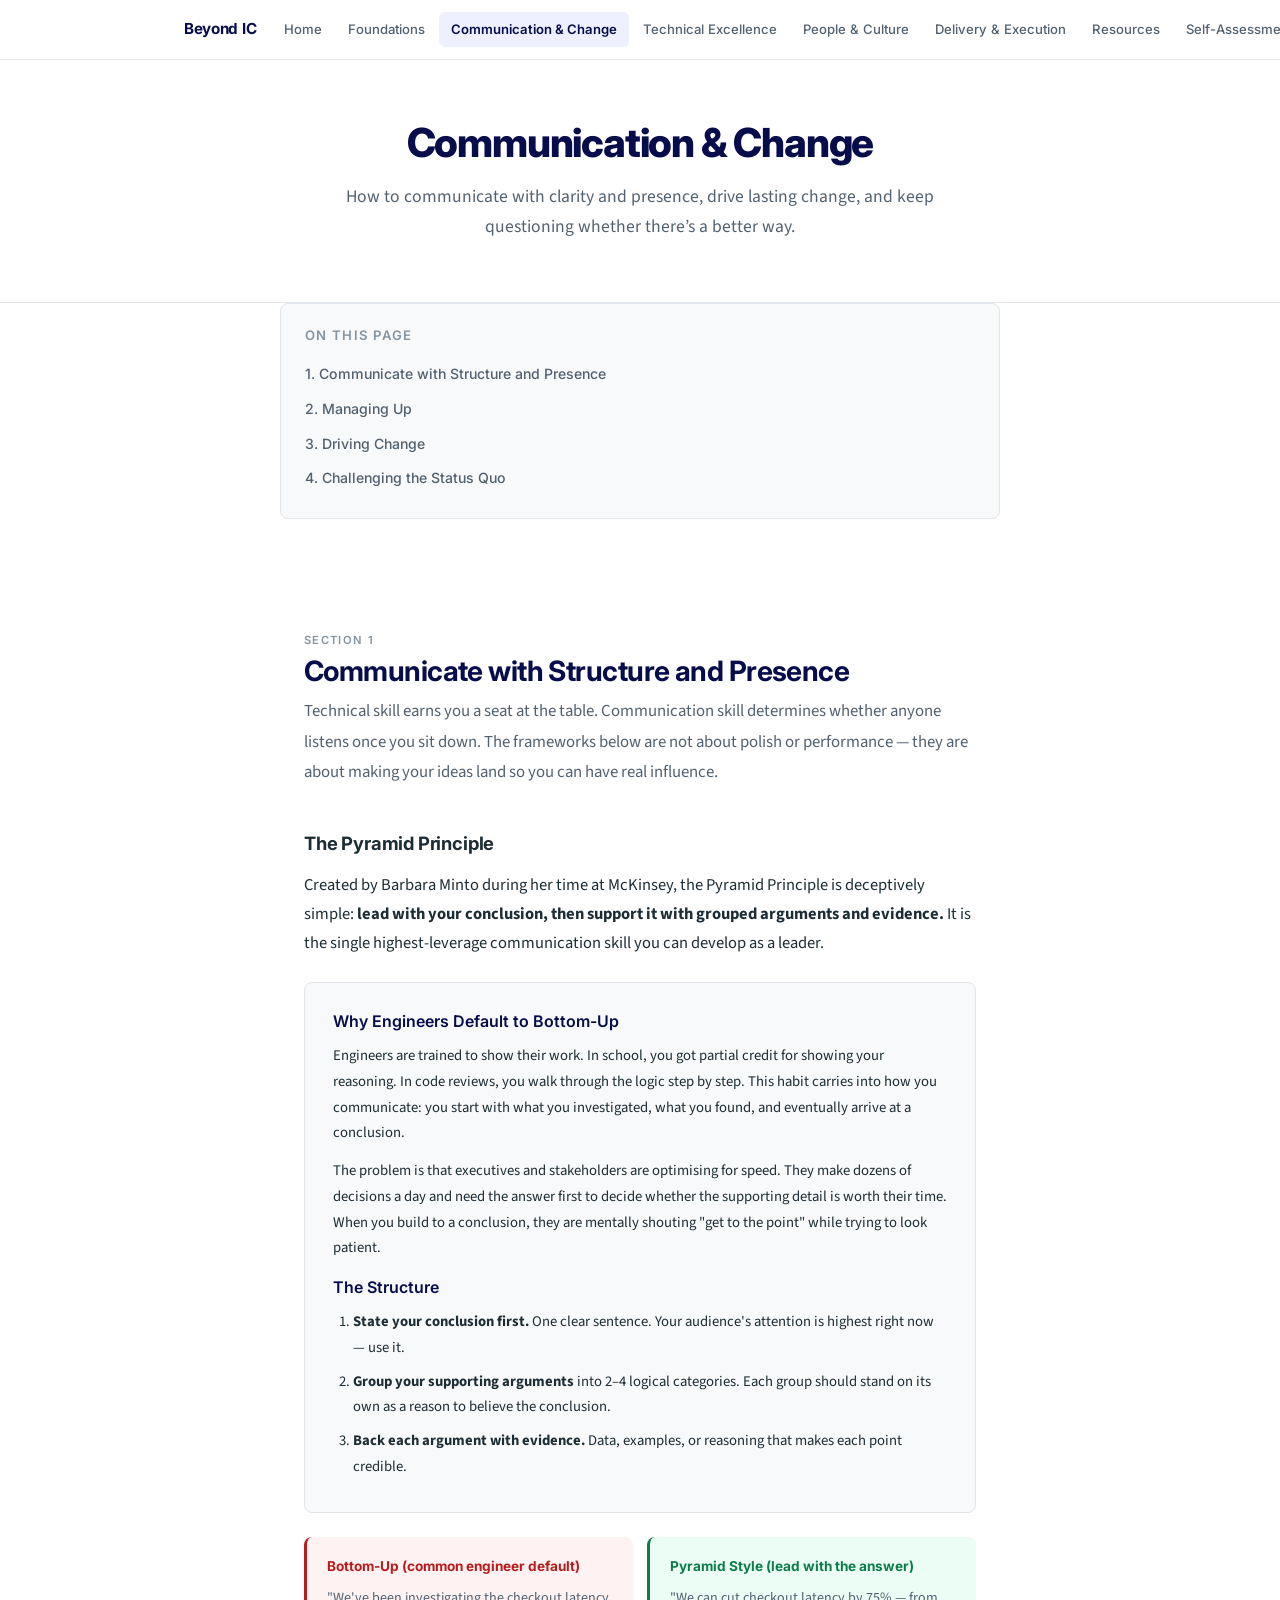
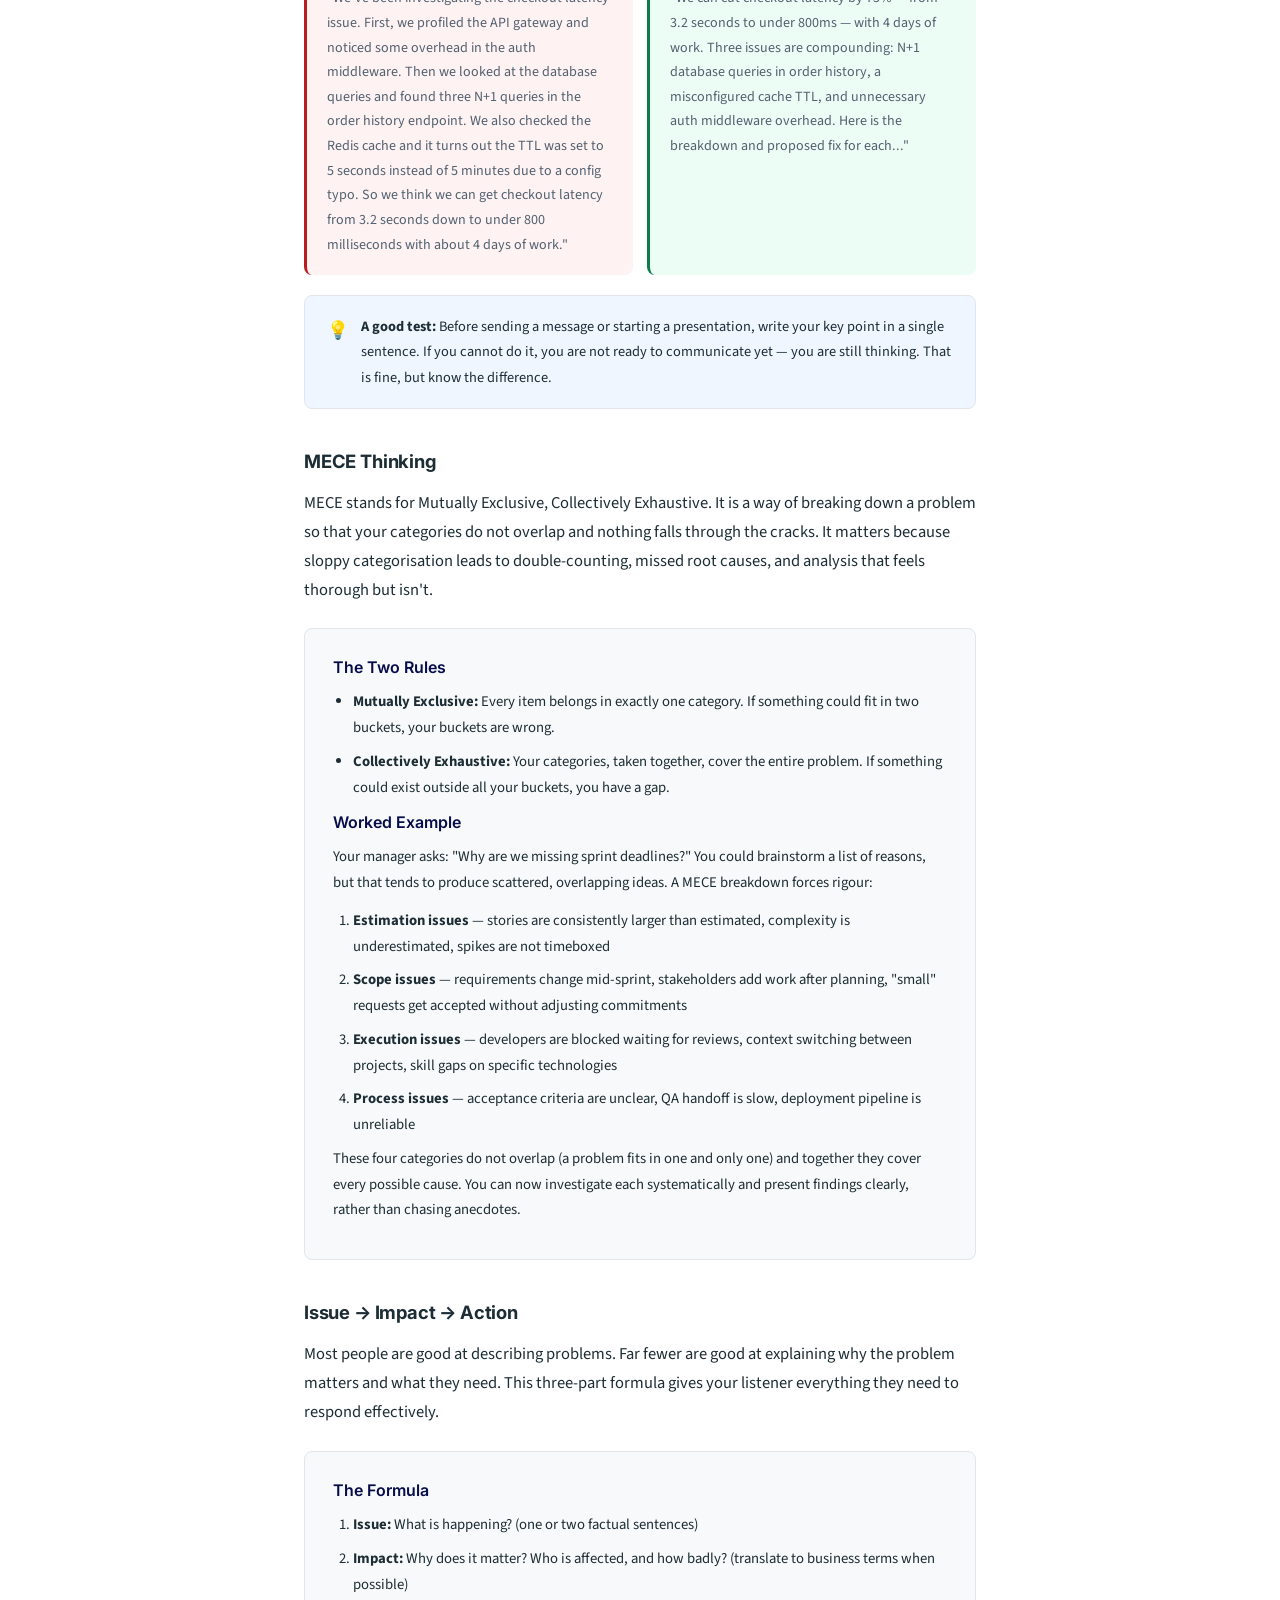
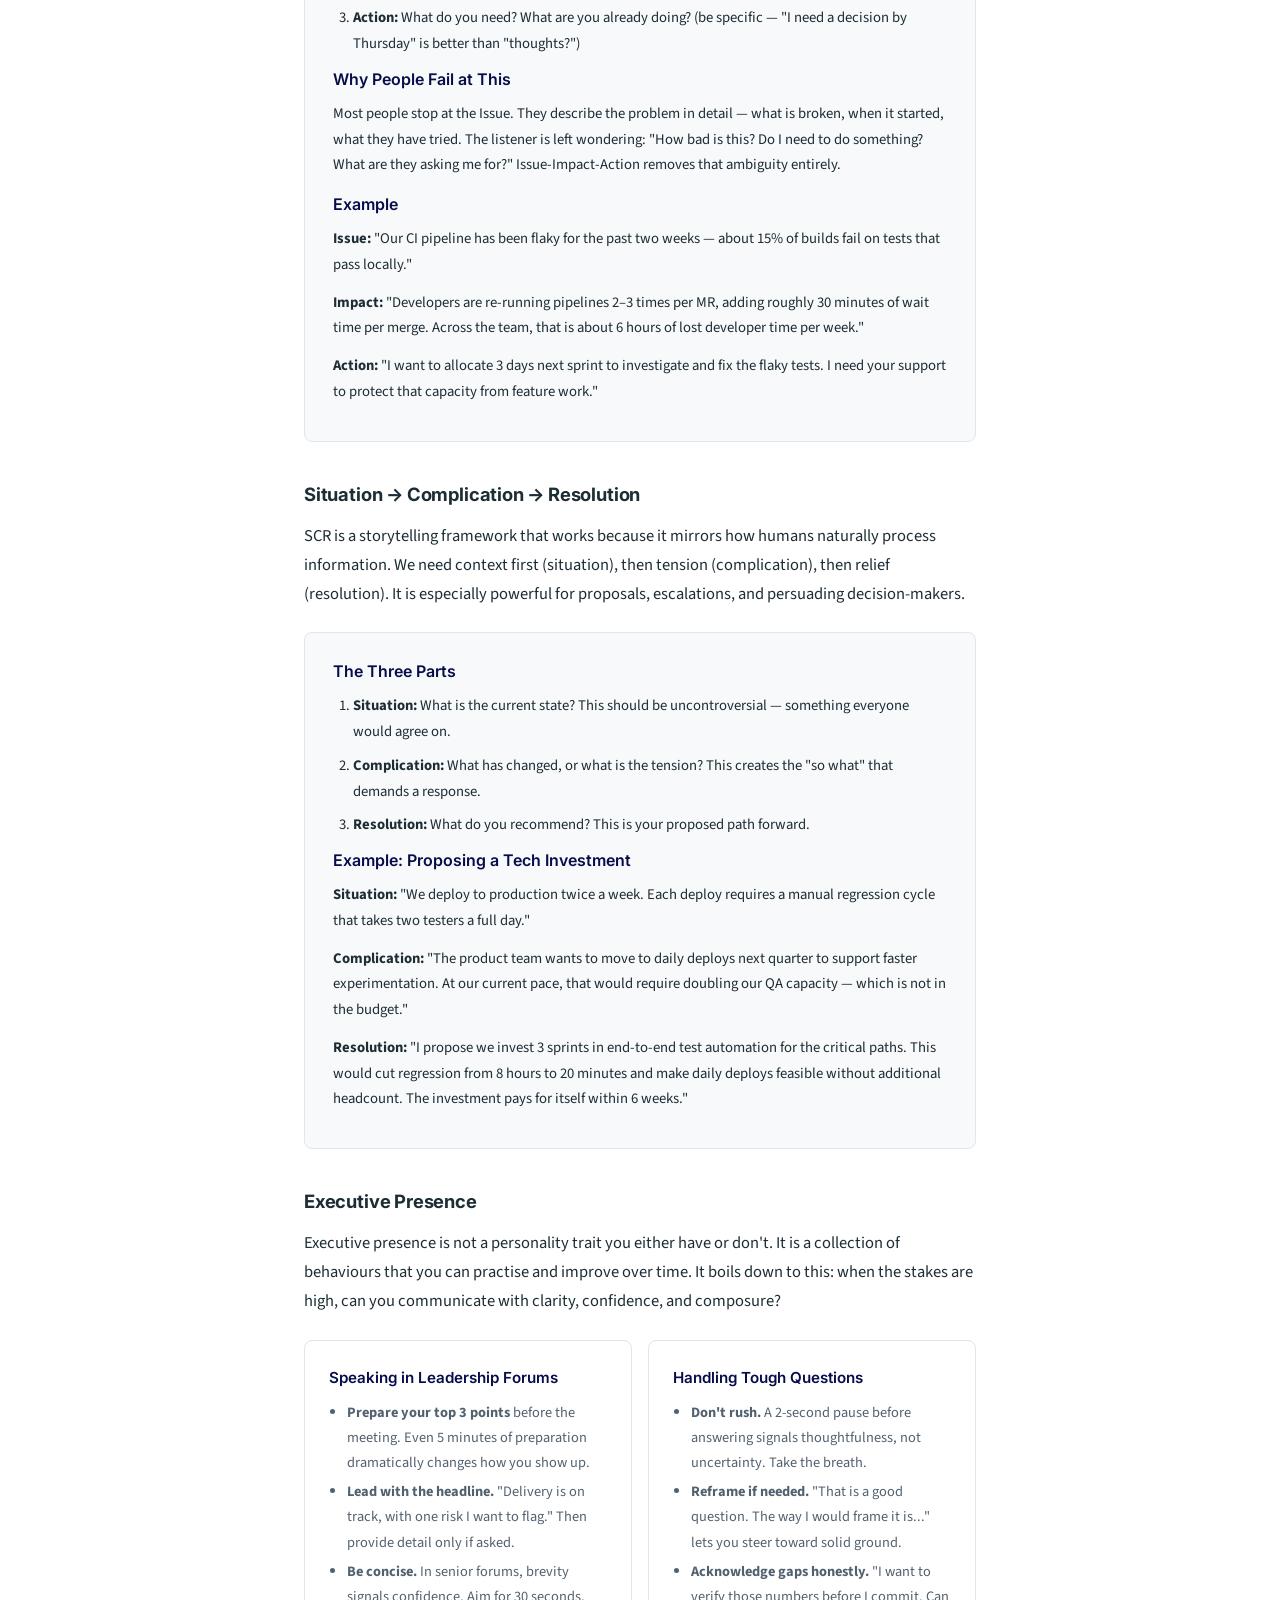
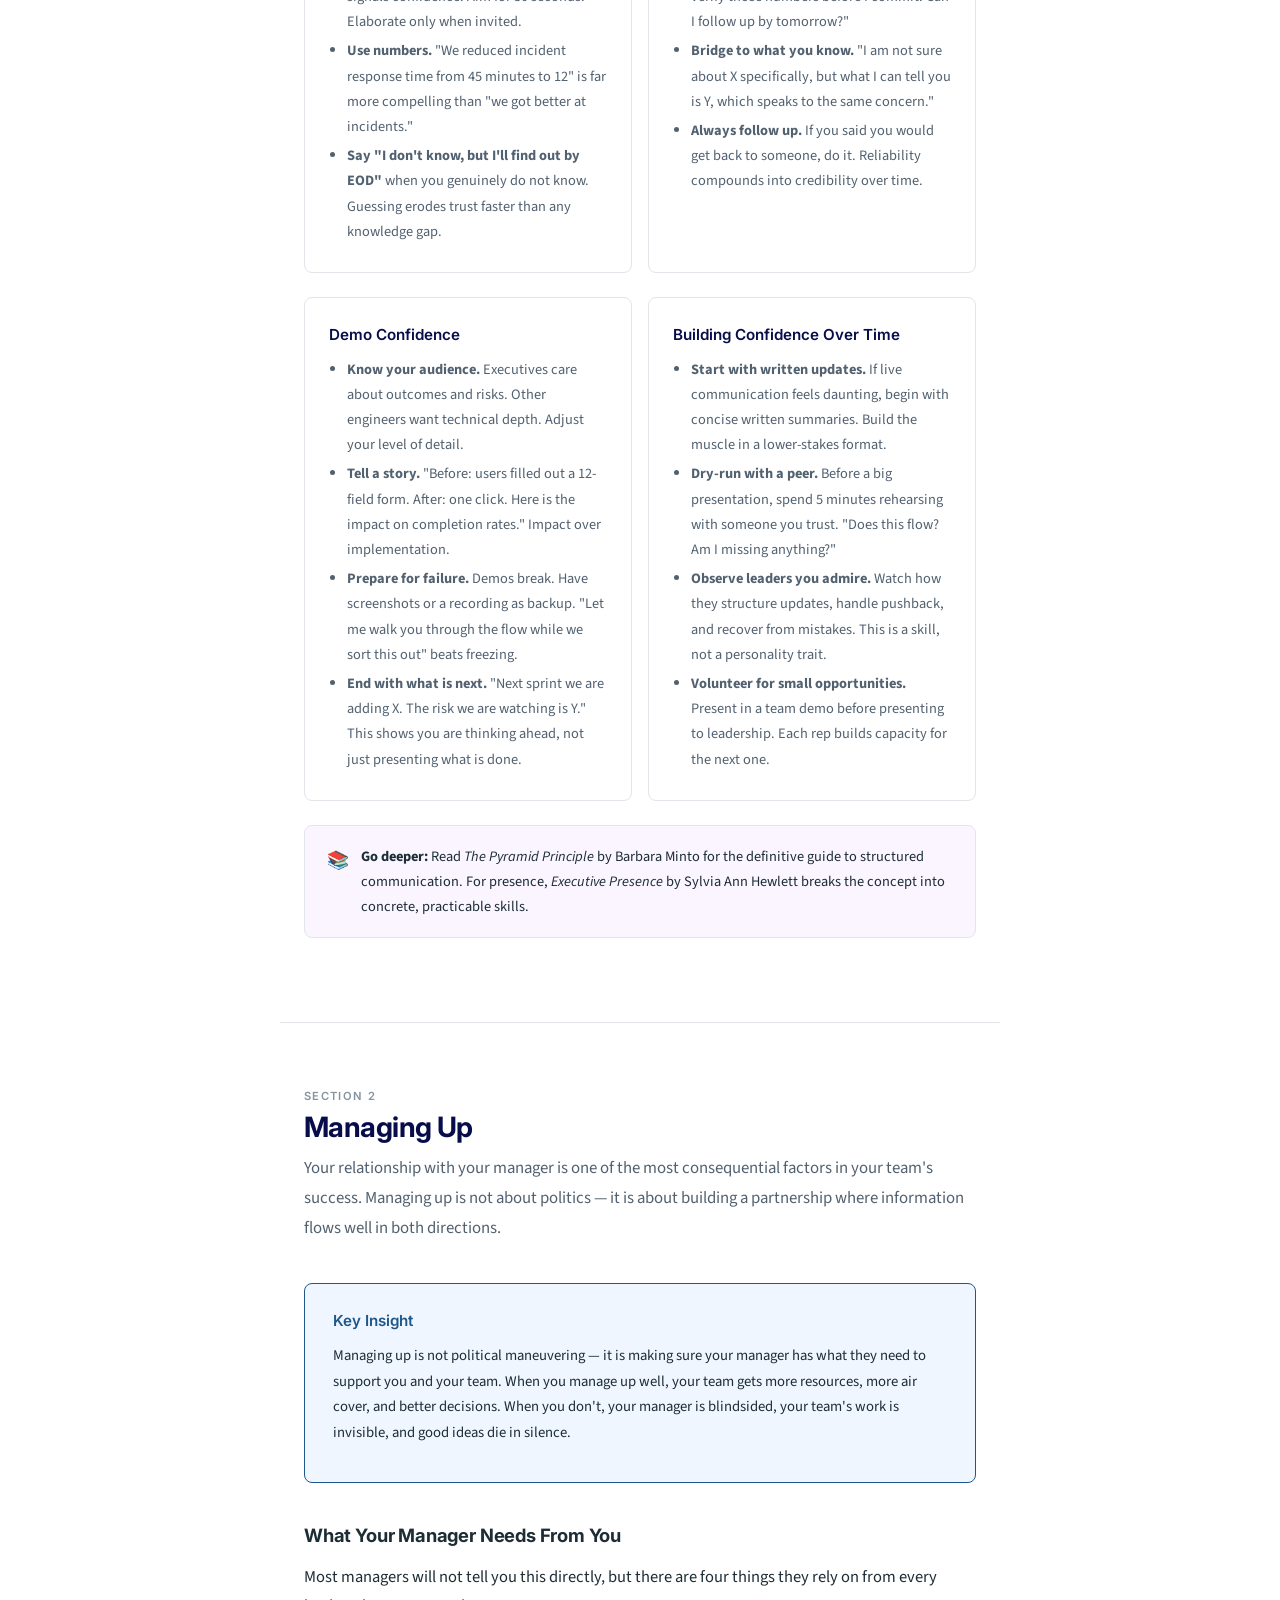
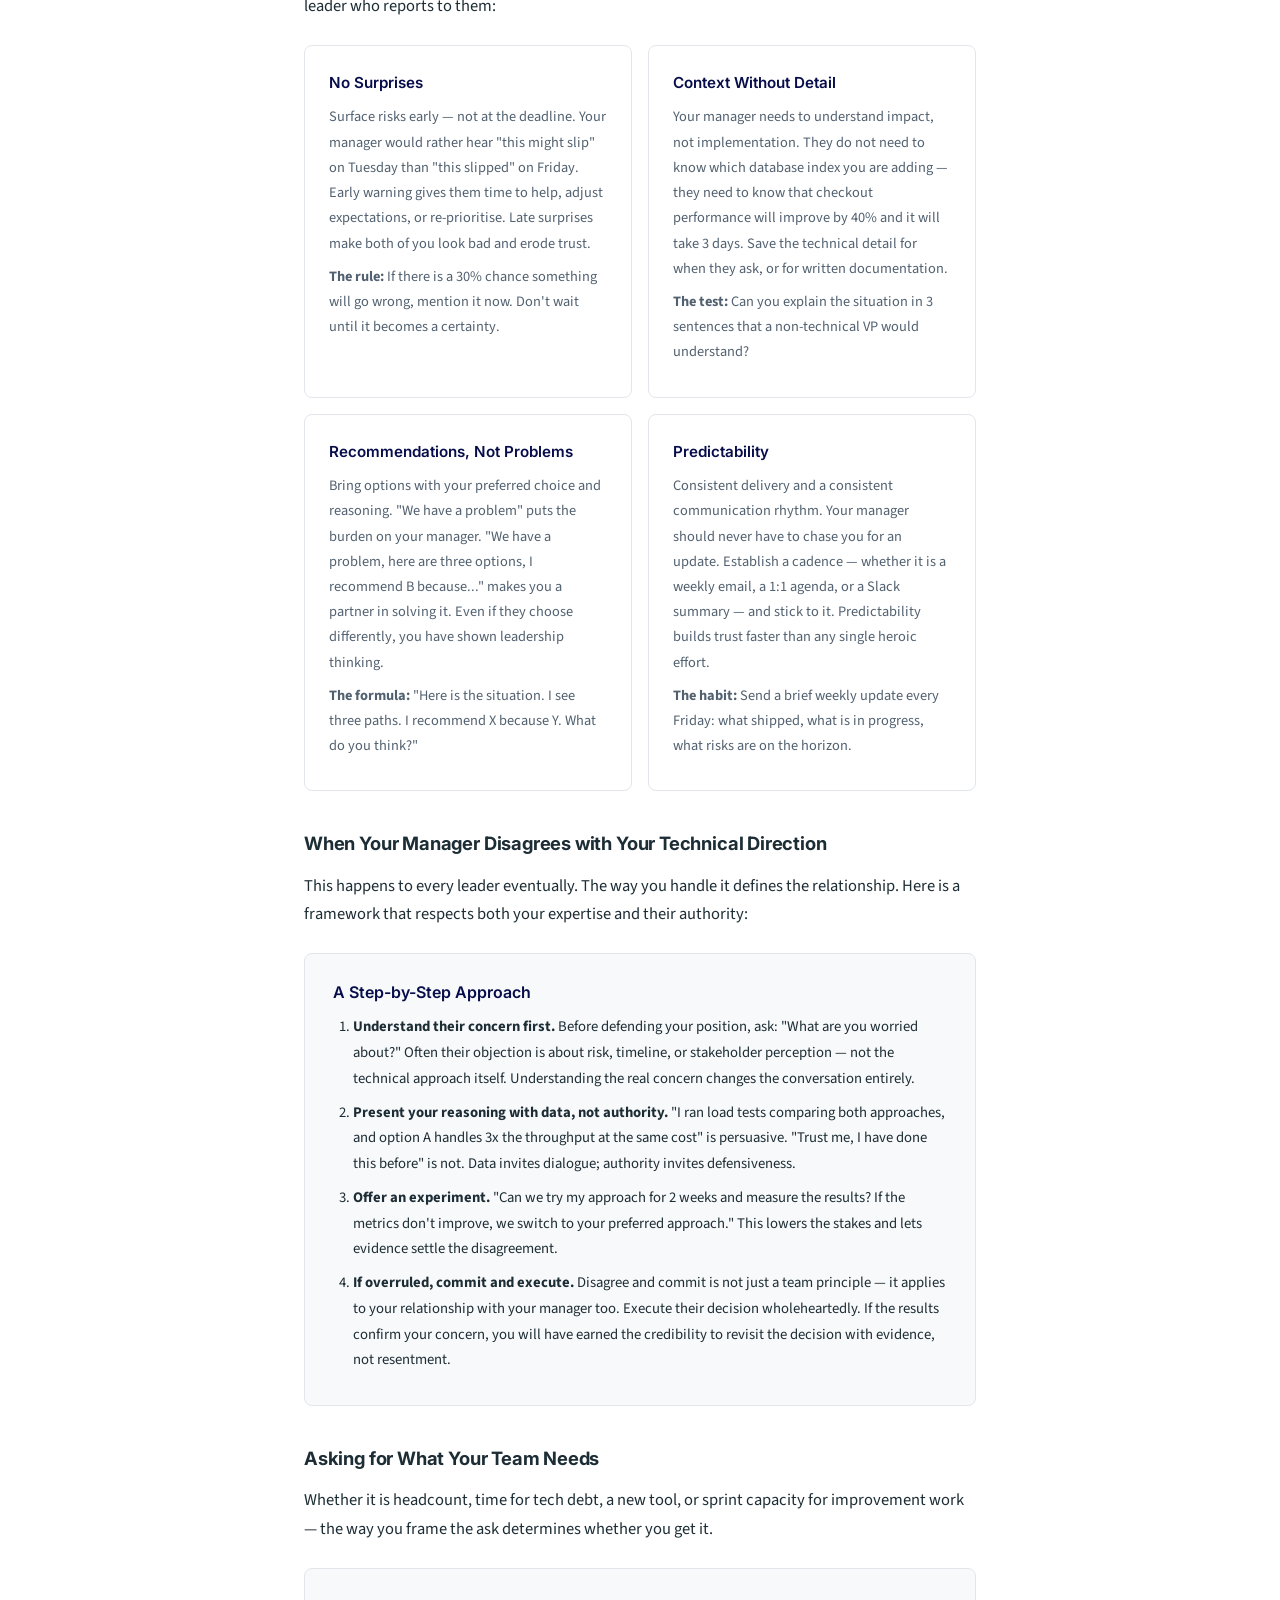
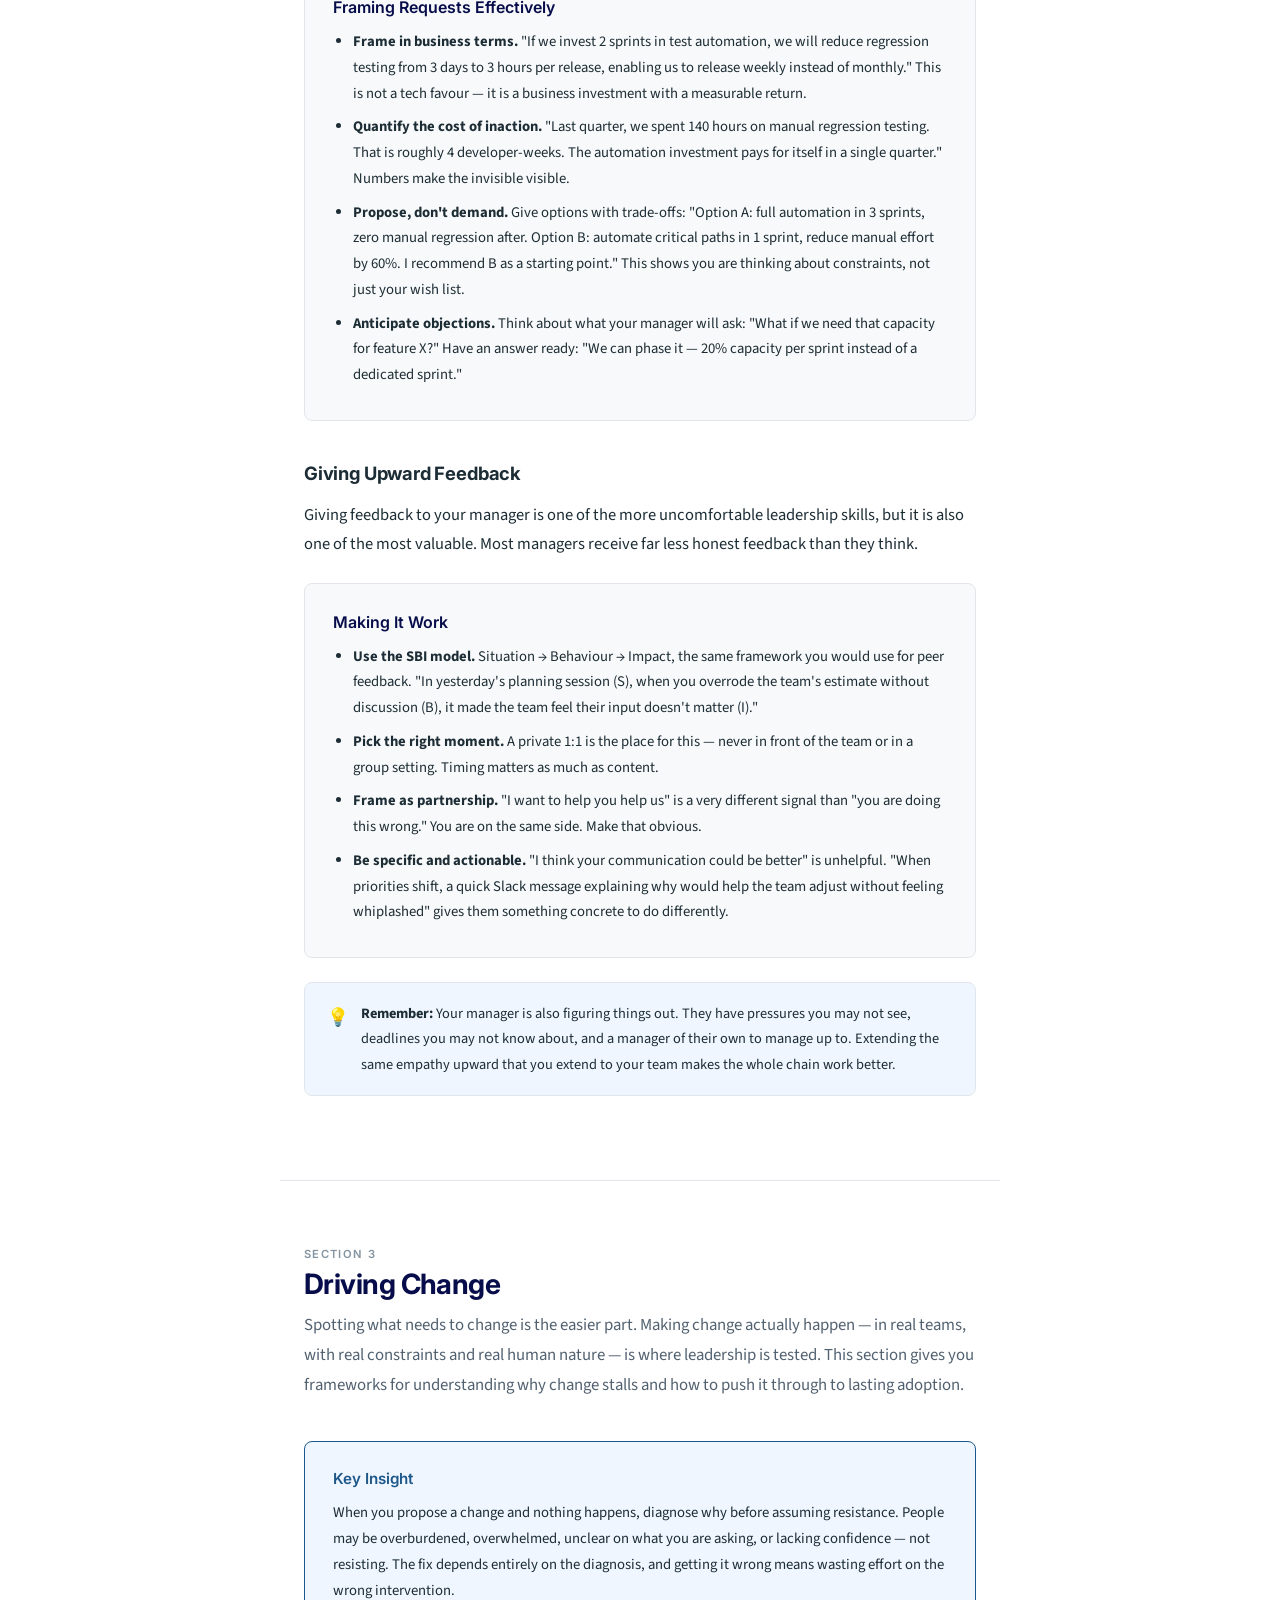
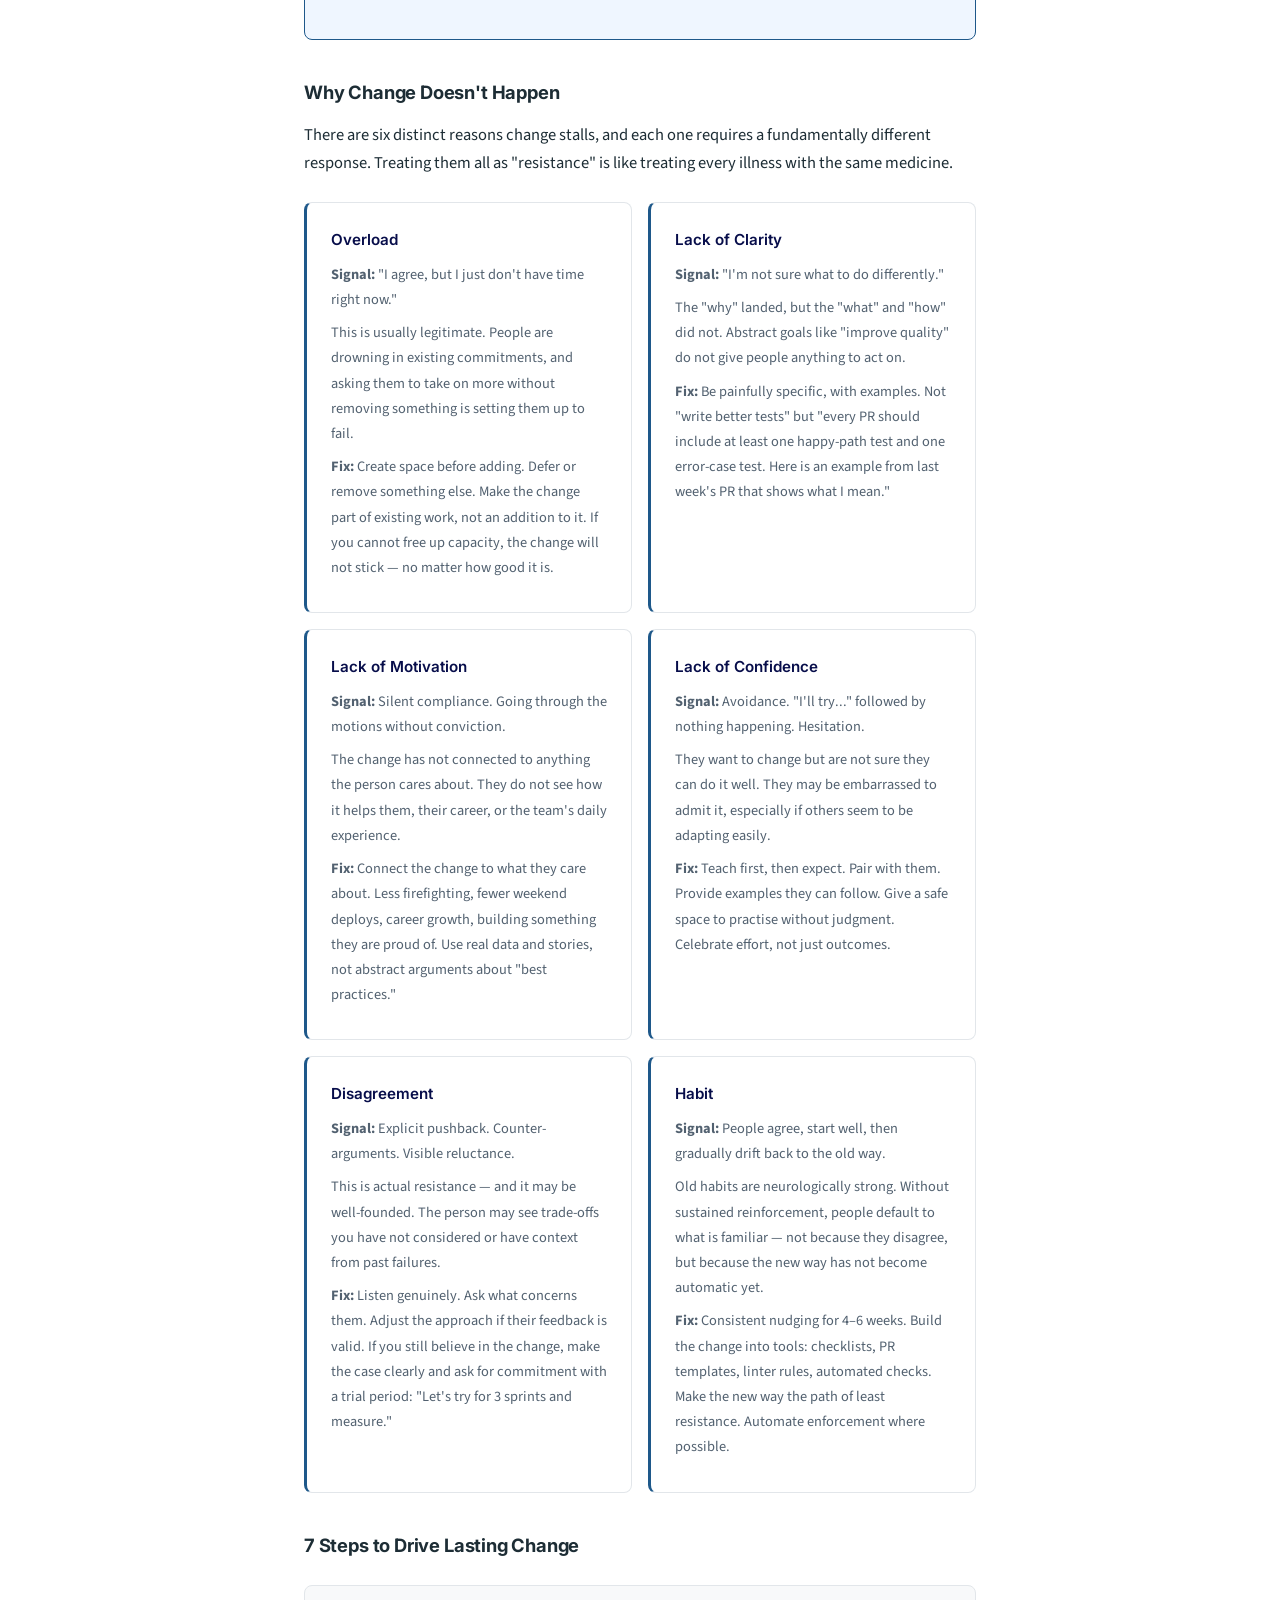
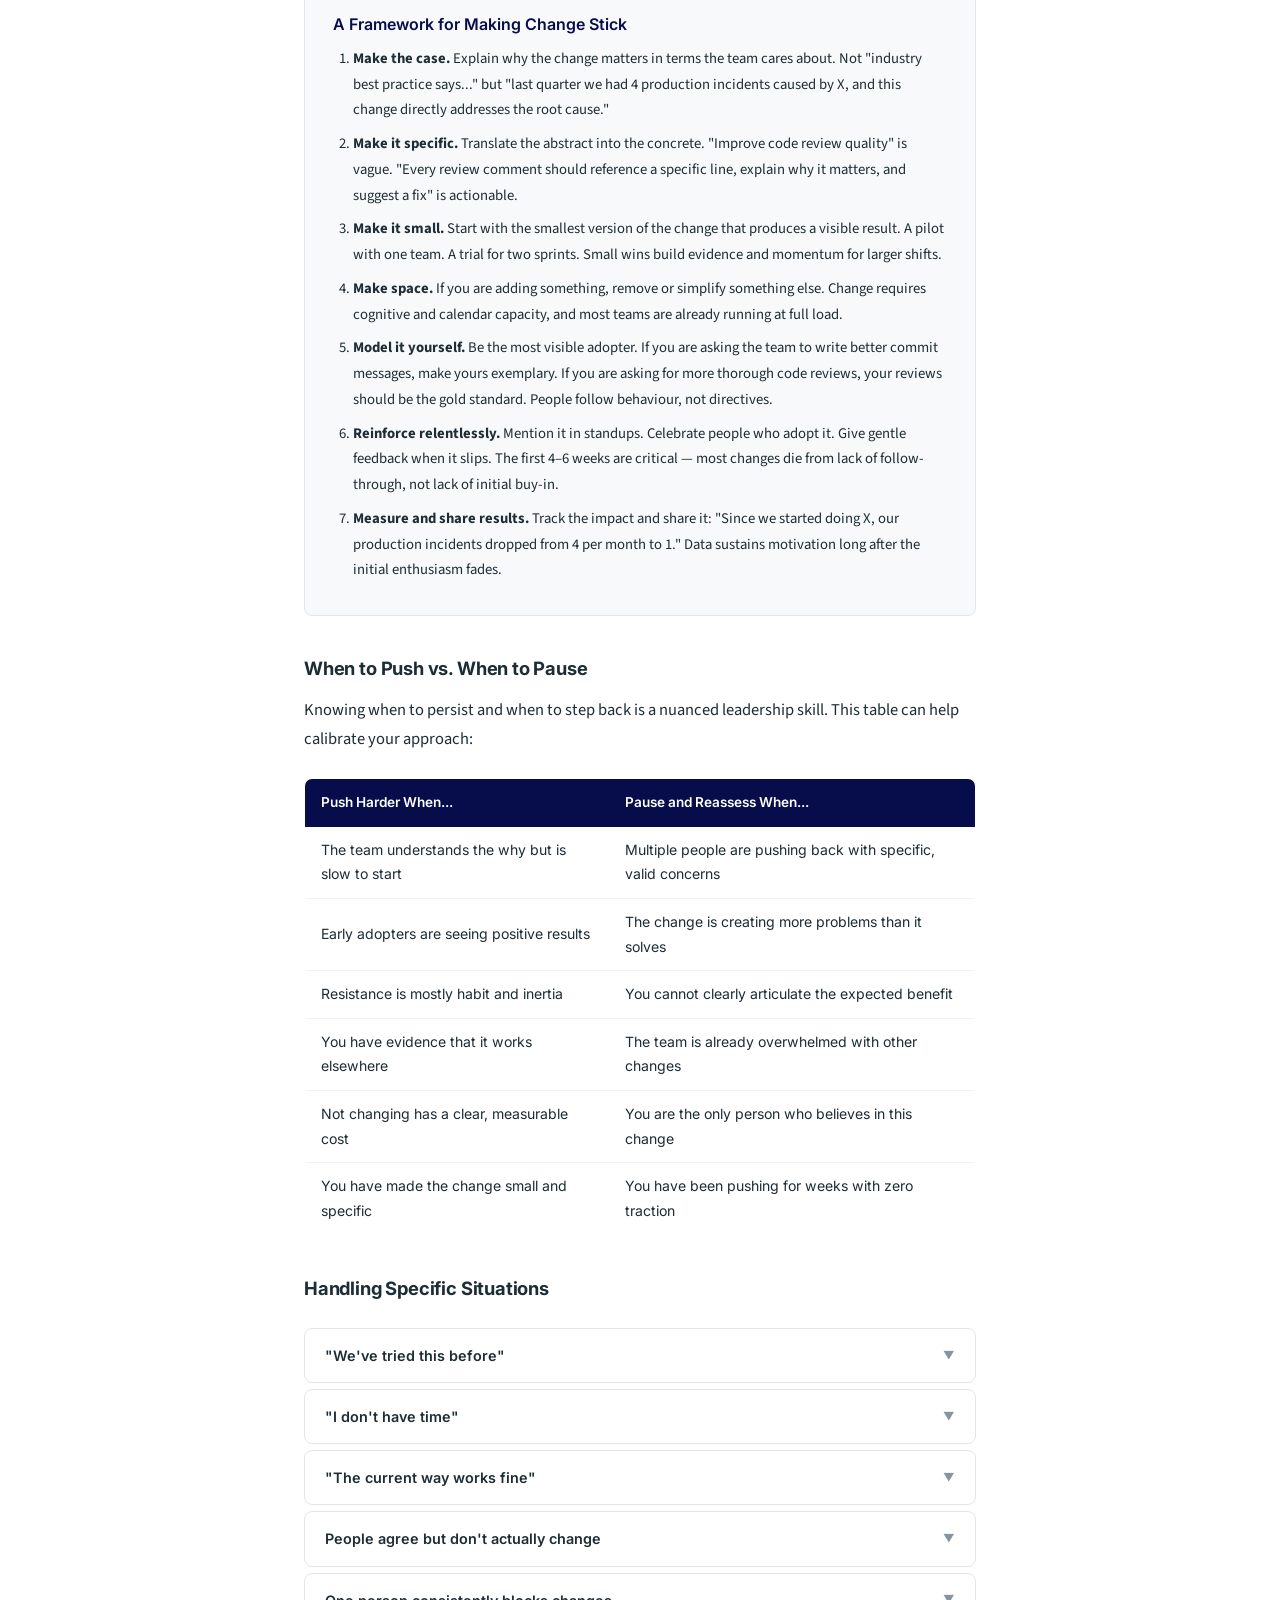
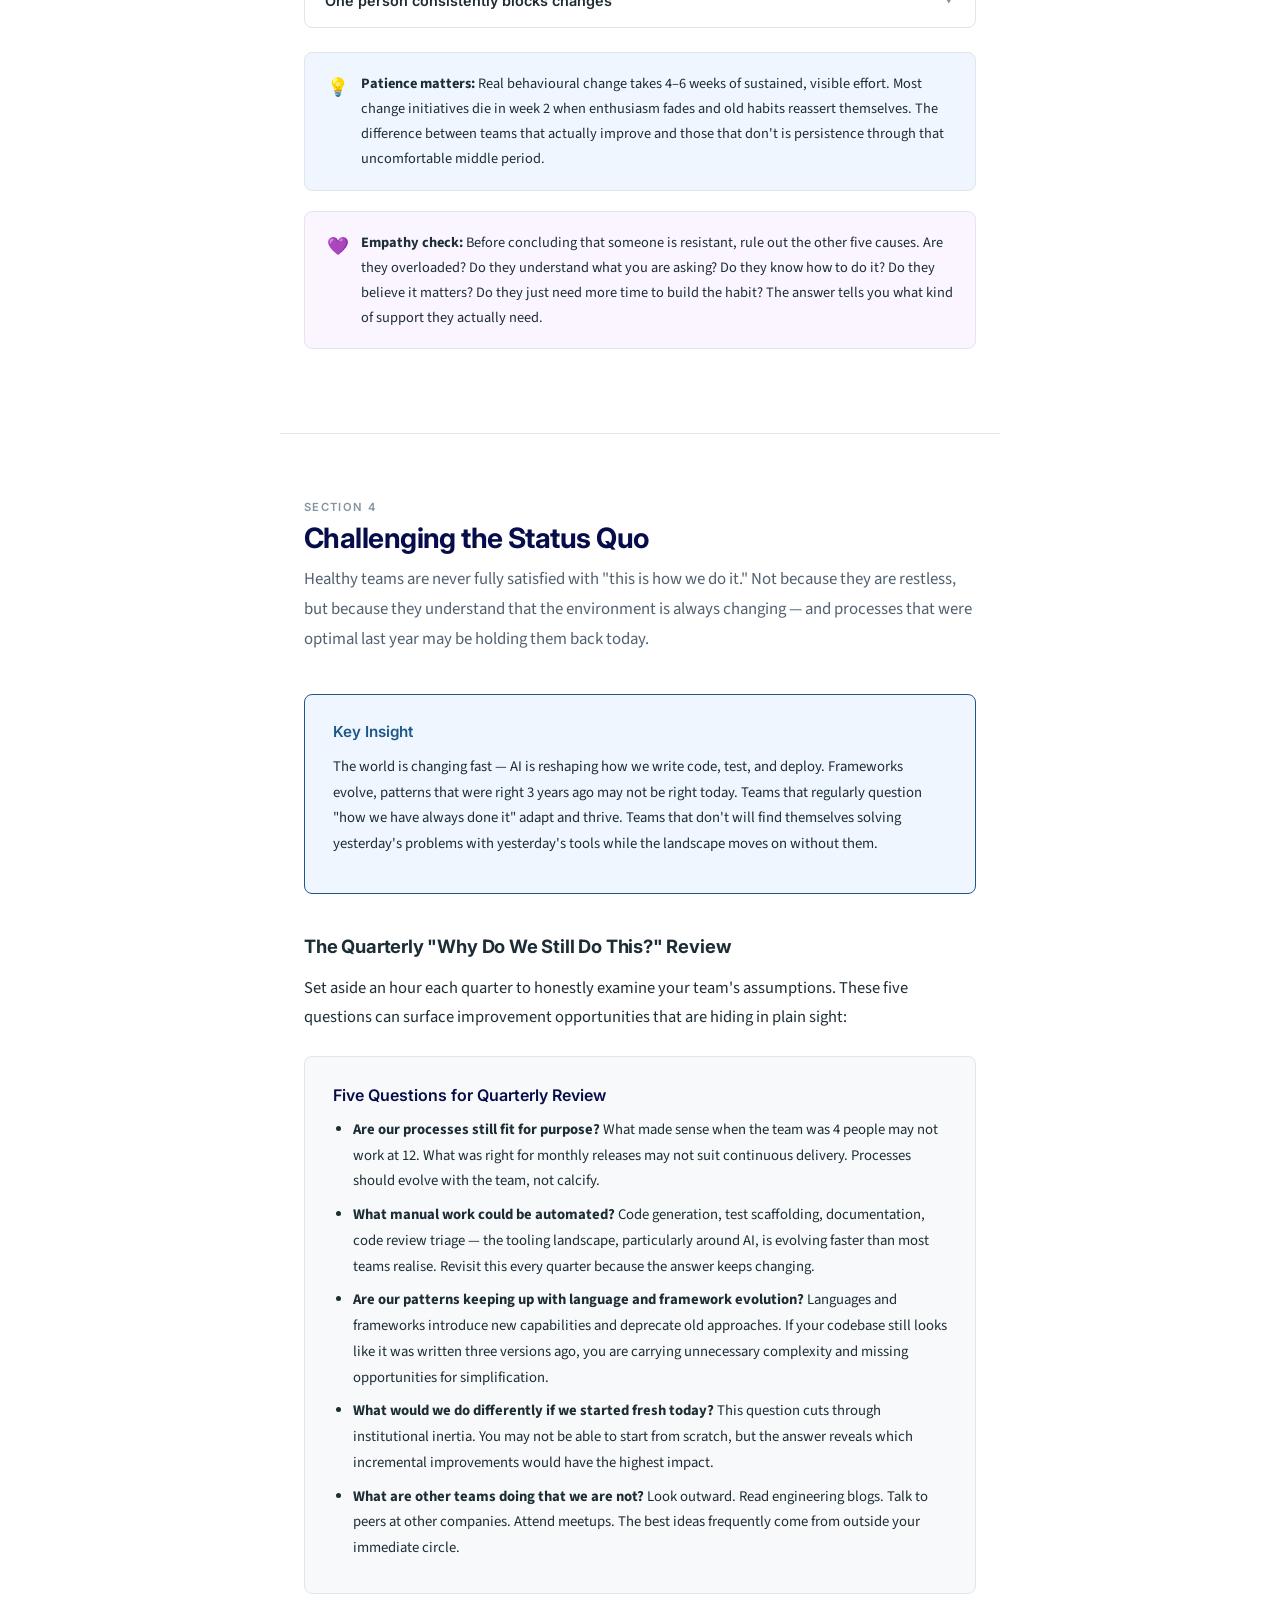
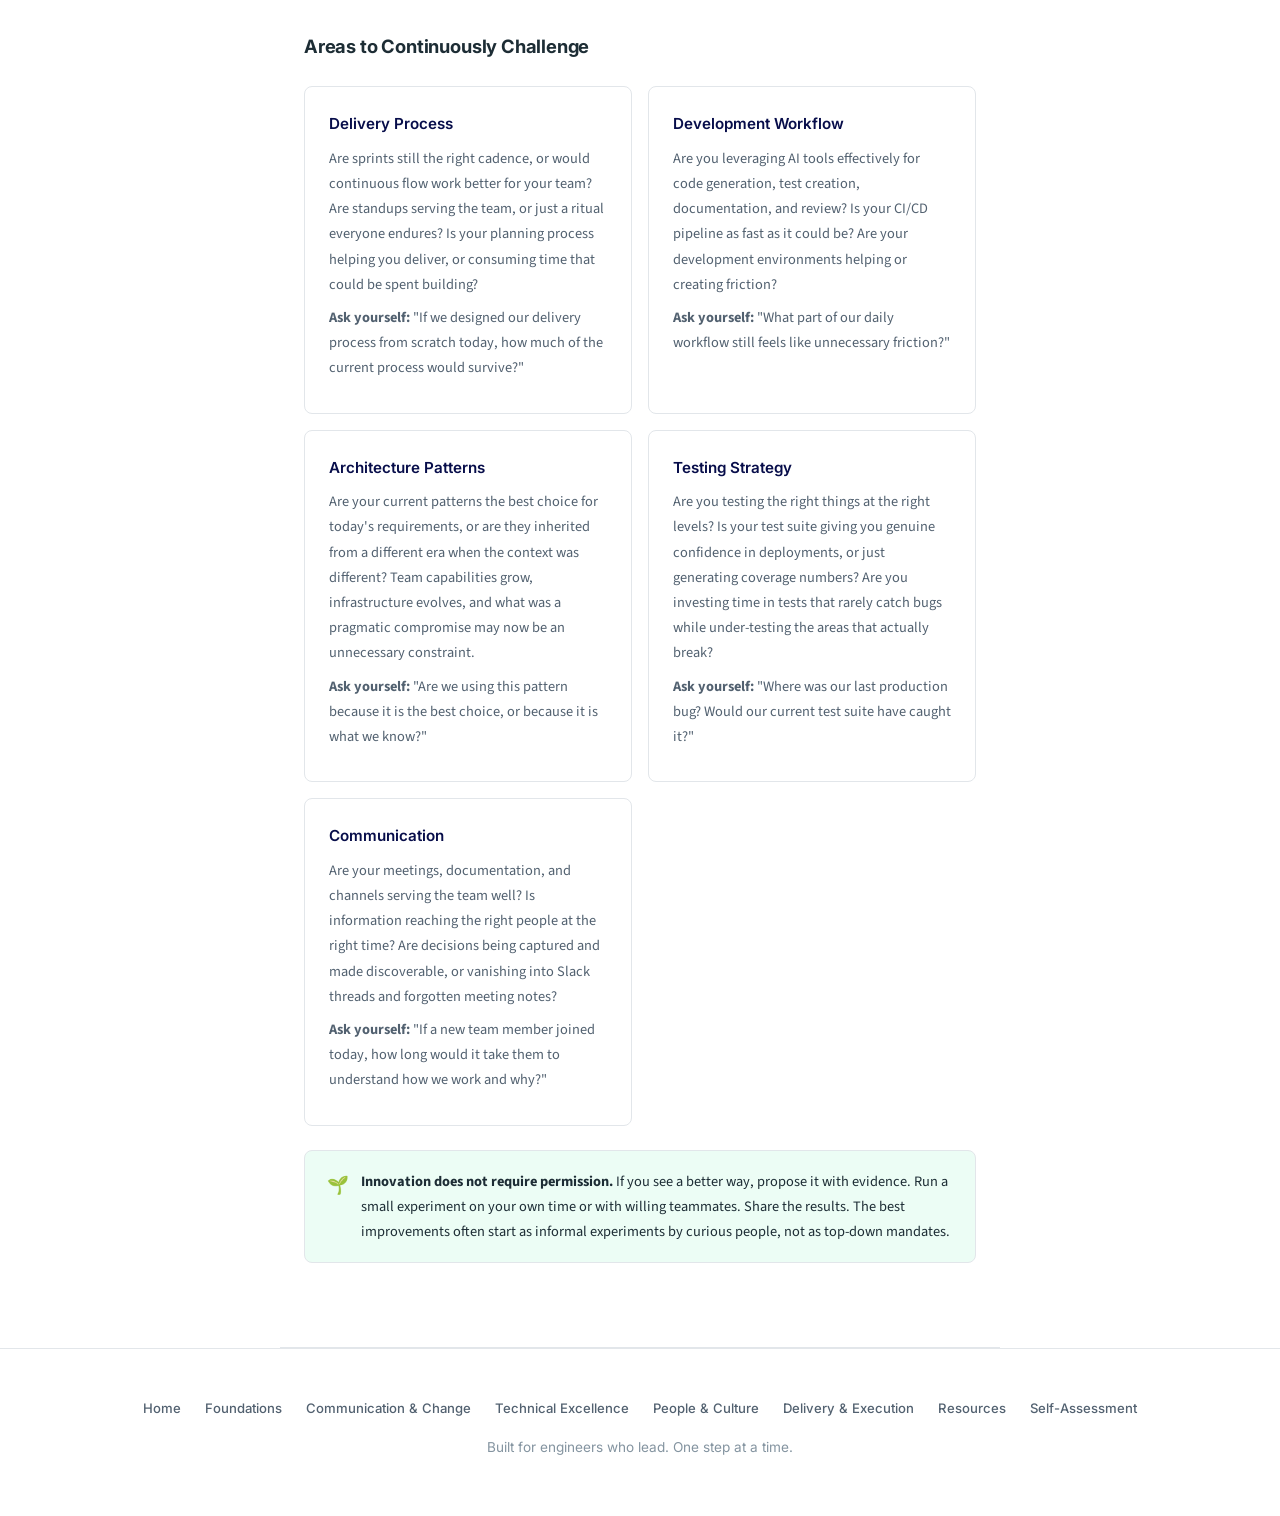
==== communication-change.html @ b8574f67 "Major restructure: split Foundations, add new sections, fix review feedback Structure changes: - Spl" ====
<!DOCTYPE html>
<html lang="en" data-theme="light">
<head>
  <meta charset="UTF-8">
  <meta name="viewport" content="width=device-width, initial-scale=1.0">
  <title>Communication &amp; Change &mdash; Beyond IC</title>
  <link rel="preconnect" href="https://fonts.googleapis.com">
  <link rel="preconnect" href="https://fonts.gstatic.com" crossorigin>
  <link href="https://fonts.googleapis.com/css2?family=Inter:wght@400;500;600;700;800&family=Source+Sans+3:wght@400;500;600;700&display=swap" rel="stylesheet">
  <link rel="stylesheet" href="css/styles.css">
</head>
<body data-current-page="communication-change.html">

  <!-- ─── NAV ─── -->
  <nav id="navbar">
    <div class="nav-inner">
      <a href="index.html" class="nav-brand">Beyond IC</a>
      <div class="nav-links" id="navLinks">
        <a href="index.html">Home</a>
        <a href="foundations.html">Foundations</a>
        <a href="communication-change.html">Communication &amp; Change</a>
        <a href="technical-excellence.html">Technical Excellence</a>
        <a href="people-culture.html">People &amp; Culture</a>
        <a href="delivery-execution.html">Delivery &amp; Execution</a>
        <a href="resources.html">Resources</a>
        <a href="self-assessment.html">Self-Assessment</a>
      </div>
      <div class="nav-right">
        <button class="theme-toggle" id="themeBtn" onclick="toggleTheme()" aria-label="Toggle dark mode">&#127769;</button>
        <button class="hamburger" onclick="toggleMenu()" aria-label="Open menu">&#9776;</button>
      </div>
    </div>
  </nav>

  <!-- ─── PAGE HEADER ─── -->
  <div class="page-header">
    <h1>Communication &amp; Change</h1>
    <p class="subtitle">How to communicate with clarity and presence, drive lasting change, and keep questioning whether there&rsquo;s a better way.</p>
  </div>

  <!-- ─── IN-PAGE TABLE OF CONTENTS ─── -->
  <div class="page-toc">
    <h4>On This Page</h4>
    <ul>
      <li><a href="#communication">1. Communicate with Structure and Presence</a></li>
      <li><a href="#managing-up">2. Managing Up</a></li>
      <li><a href="#driving-change">3. Driving Change</a></li>
      <li><a href="#status-quo">4. Challenging the Status Quo</a></li>
    </ul>
  </div>

  <!-- ═══════════════════════════════════════════════════════════
       SECTION 1: COMMUNICATE WITH STRUCTURE AND PRESENCE
       ═══════════════════════════════════════════════════════════ -->
  <section class="fade-in" id="communication">
    <span class="section-num">Section 1</span>
    <h2>Communicate with Structure and Presence</h2>
    <p class="section-intro">Technical skill earns you a seat at the table. Communication skill determines whether anyone listens once you sit down. The frameworks below are not about polish or performance &mdash; they are about making your ideas land so you can have real influence.</p>

    <h3>The Pyramid Principle</h3>
    <p>Created by Barbara Minto during her time at McKinsey, the Pyramid Principle is deceptively simple: <strong>lead with your conclusion, then support it with grouped arguments and evidence.</strong> It is the single highest-leverage communication skill you can develop as a leader.</p>

    <div class="framework">
      <h4>Why Engineers Default to Bottom-Up</h4>
      <p>Engineers are trained to show their work. In school, you got partial credit for showing your reasoning. In code reviews, you walk through the logic step by step. This habit carries into how you communicate: you start with what you investigated, what you found, and eventually arrive at a conclusion.</p>
      <p>The problem is that executives and stakeholders are optimising for speed. They make dozens of decisions a day and need the answer first to decide whether the supporting detail is worth their time. When you build to a conclusion, they are mentally shouting "get to the point" while trying to look patient.</p>
      <h4>The Structure</h4>
      <ol>
        <li><strong>State your conclusion first.</strong> One clear sentence. Your audience's attention is highest right now &mdash; use it.</li>
        <li><strong>Group your supporting arguments</strong> into 2&ndash;4 logical categories. Each group should stand on its own as a reason to believe the conclusion.</li>
        <li><strong>Back each argument with evidence.</strong> Data, examples, or reasoning that makes each point credible.</li>
      </ol>
    </div>

    <div class="pattern-grid">
      <div class="pitfall">
        <h5>Bottom-Up (common engineer default)</h5>
        <p>"We've been investigating the checkout latency issue. First, we profiled the API gateway and noticed some overhead in the auth middleware. Then we looked at the database queries and found three N+1 queries in the order history endpoint. We also checked the Redis cache and it turns out the TTL was set to 5 seconds instead of 5 minutes due to a config typo. So we think we can get checkout latency from 3.2 seconds down to under 800 milliseconds with about 4 days of work."</p>
      </div>
      <div class="better">
        <h5>Pyramid Style (lead with the answer)</h5>
        <p>"We can cut checkout latency by 75% &mdash; from 3.2 seconds to under 800ms &mdash; with 4 days of work. Three issues are compounding: N+1 database queries in order history, a misconfigured cache TTL, and unnecessary auth middleware overhead. Here is the breakdown and proposed fix for each..."</p>
      </div>
    </div>

    <div class="tip info-tip">
      <span class="tip-icon">&#128161;</span>
      <p><strong>A good test:</strong> Before sending a message or starting a presentation, write your key point in a single sentence. If you cannot do it, you are not ready to communicate yet &mdash; you are still thinking. That is fine, but know the difference.</p>
    </div>

    <h3>MECE Thinking</h3>
    <p>MECE stands for Mutually Exclusive, Collectively Exhaustive. It is a way of breaking down a problem so that your categories do not overlap and nothing falls through the cracks. It matters because sloppy categorisation leads to double-counting, missed root causes, and analysis that feels thorough but isn't.</p>

    <div class="framework">
      <h4>The Two Rules</h4>
      <ul>
        <li><strong>Mutually Exclusive:</strong> Every item belongs in exactly one category. If something could fit in two buckets, your buckets are wrong.</li>
        <li><strong>Collectively Exhaustive:</strong> Your categories, taken together, cover the entire problem. If something could exist outside all your buckets, you have a gap.</li>
      </ul>
      <h4>Worked Example</h4>
      <p>Your manager asks: "Why are we missing sprint deadlines?" You could brainstorm a list of reasons, but that tends to produce scattered, overlapping ideas. A MECE breakdown forces rigour:</p>
      <ol>
        <li><strong>Estimation issues</strong> &mdash; stories are consistently larger than estimated, complexity is underestimated, spikes are not timeboxed</li>
        <li><strong>Scope issues</strong> &mdash; requirements change mid-sprint, stakeholders add work after planning, "small" requests get accepted without adjusting commitments</li>
        <li><strong>Execution issues</strong> &mdash; developers are blocked waiting for reviews, context switching between projects, skill gaps on specific technologies</li>
        <li><strong>Process issues</strong> &mdash; acceptance criteria are unclear, QA handoff is slow, deployment pipeline is unreliable</li>
      </ol>
      <p>These four categories do not overlap (a problem fits in one and only one) and together they cover every possible cause. You can now investigate each systematically and present findings clearly, rather than chasing anecdotes.</p>
    </div>

    <h3>Issue &rarr; Impact &rarr; Action</h3>
    <p>Most people are good at describing problems. Far fewer are good at explaining why the problem matters and what they need. This three-part formula gives your listener everything they need to respond effectively.</p>

    <div class="framework">
      <h4>The Formula</h4>
      <ol>
        <li><strong>Issue:</strong> What is happening? (one or two factual sentences)</li>
        <li><strong>Impact:</strong> Why does it matter? Who is affected, and how badly? (translate to business terms when possible)</li>
        <li><strong>Action:</strong> What do you need? What are you already doing? (be specific &mdash; "I need a decision by Thursday" is better than "thoughts?")</li>
      </ol>
      <h4>Why People Fail at This</h4>
      <p>Most people stop at the Issue. They describe the problem in detail &mdash; what is broken, when it started, what they have tried. The listener is left wondering: "How bad is this? Do I need to do something? What are they asking me for?" Issue-Impact-Action removes that ambiguity entirely.</p>
      <h4>Example</h4>
      <p><strong>Issue:</strong> "Our CI pipeline has been flaky for the past two weeks &mdash; about 15% of builds fail on tests that pass locally."</p>
      <p><strong>Impact:</strong> "Developers are re-running pipelines 2&ndash;3 times per MR, adding roughly 30 minutes of wait time per merge. Across the team, that is about 6 hours of lost developer time per week."</p>
      <p><strong>Action:</strong> "I want to allocate 3 days next sprint to investigate and fix the flaky tests. I need your support to protect that capacity from feature work."</p>
    </div>

    <h3>Situation &rarr; Complication &rarr; Resolution</h3>
    <p>SCR is a storytelling framework that works because it mirrors how humans naturally process information. We need context first (situation), then tension (complication), then relief (resolution). It is especially powerful for proposals, escalations, and persuading decision-makers.</p>

    <div class="framework">
      <h4>The Three Parts</h4>
      <ol>
        <li><strong>Situation:</strong> What is the current state? This should be uncontroversial &mdash; something everyone would agree on.</li>
        <li><strong>Complication:</strong> What has changed, or what is the tension? This creates the "so what" that demands a response.</li>
        <li><strong>Resolution:</strong> What do you recommend? This is your proposed path forward.</li>
      </ol>
      <h4>Example: Proposing a Tech Investment</h4>
      <p><strong>Situation:</strong> "We deploy to production twice a week. Each deploy requires a manual regression cycle that takes two testers a full day."</p>
      <p><strong>Complication:</strong> "The product team wants to move to daily deploys next quarter to support faster experimentation. At our current pace, that would require doubling our QA capacity &mdash; which is not in the budget."</p>
      <p><strong>Resolution:</strong> "I propose we invest 3 sprints in end-to-end test automation for the critical paths. This would cut regression from 8 hours to 20 minutes and make daily deploys feasible without additional headcount. The investment pays for itself within 6 weeks."</p>
    </div>

    <h3>Executive Presence</h3>
    <p>Executive presence is not a personality trait you either have or don't. It is a collection of behaviours that you can practise and improve over time. It boils down to this: when the stakes are high, can you communicate with clarity, confidence, and composure?</p>

    <div class="card-grid two-col">
      <div class="card">
        <h4>Speaking in Leadership Forums</h4>
        <ul>
          <li><strong>Prepare your top 3 points</strong> before the meeting. Even 5 minutes of preparation dramatically changes how you show up.</li>
          <li><strong>Lead with the headline.</strong> "Delivery is on track, with one risk I want to flag." Then provide detail only if asked.</li>
          <li><strong>Be concise.</strong> In senior forums, brevity signals confidence. Aim for 30 seconds. Elaborate only when invited.</li>
          <li><strong>Use numbers.</strong> "We reduced incident response time from 45 minutes to 12" is far more compelling than "we got better at incidents."</li>
          <li><strong>Say "I don't know, but I'll find out by EOD"</strong> when you genuinely do not know. Guessing erodes trust faster than any knowledge gap.</li>
        </ul>
      </div>
      <div class="card">
        <h4>Handling Tough Questions</h4>
        <ul>
          <li><strong>Don't rush.</strong> A 2-second pause before answering signals thoughtfulness, not uncertainty. Take the breath.</li>
          <li><strong>Reframe if needed.</strong> "That is a good question. The way I would frame it is..." lets you steer toward solid ground.</li>
          <li><strong>Acknowledge gaps honestly.</strong> "I want to verify those numbers before I commit. Can I follow up by tomorrow?"</li>
          <li><strong>Bridge to what you know.</strong> "I am not sure about X specifically, but what I can tell you is Y, which speaks to the same concern."</li>
          <li><strong>Always follow up.</strong> If you said you would get back to someone, do it. Reliability compounds into credibility over time.</li>
        </ul>
      </div>
    </div>

    <div class="card-grid two-col">
      <div class="card">
        <h4>Demo Confidence</h4>
        <ul>
          <li><strong>Know your audience.</strong> Executives care about outcomes and risks. Other engineers want technical depth. Adjust your level of detail.</li>
          <li><strong>Tell a story.</strong> "Before: users filled out a 12-field form. After: one click. Here is the impact on completion rates." Impact over implementation.</li>
          <li><strong>Prepare for failure.</strong> Demos break. Have screenshots or a recording as backup. "Let me walk you through the flow while we sort this out" beats freezing.</li>
          <li><strong>End with what is next.</strong> "Next sprint we are adding X. The risk we are watching is Y." This shows you are thinking ahead, not just presenting what is done.</li>
        </ul>
      </div>
      <div class="card">
        <h4>Building Confidence Over Time</h4>
        <ul>
          <li><strong>Start with written updates.</strong> If live communication feels daunting, begin with concise written summaries. Build the muscle in a lower-stakes format.</li>
          <li><strong>Dry-run with a peer.</strong> Before a big presentation, spend 5 minutes rehearsing with someone you trust. "Does this flow? Am I missing anything?"</li>
          <li><strong>Observe leaders you admire.</strong> Watch how they structure updates, handle pushback, and recover from mistakes. This is a skill, not a personality trait.</li>
          <li><strong>Volunteer for small opportunities.</strong> Present in a team demo before presenting to leadership. Each rep builds capacity for the next one.</li>
        </ul>
      </div>
    </div>

    <div class="tip purple-tip">
      <span class="tip-icon">&#128218;</span>
      <p><strong>Go deeper:</strong> Read <em>The Pyramid Principle</em> by Barbara Minto for the definitive guide to structured communication. For presence, <em>Executive Presence</em> by Sylvia Ann Hewlett breaks the concept into concrete, practicable skills.</p>
    </div>
  </section>

  <div class="section-divider"></div>

  <!-- ═══════════════════════════════════════════════════════════
       SECTION 2: MANAGING UP
       ═══════════════════════════════════════════════════════════ -->
  <section class="fade-in" id="managing-up">
    <span class="section-num">Section 2</span>
    <h2>Managing Up</h2>
    <p class="section-intro">Your relationship with your manager is one of the most consequential factors in your team's success. Managing up is not about politics &mdash; it is about building a partnership where information flows well in both directions.</p>

    <div class="key-insight">
      <h4>Key Insight</h4>
      <p>Managing up is not political maneuvering &mdash; it is making sure your manager has what they need to support you and your team. When you manage up well, your team gets more resources, more air cover, and better decisions. When you don't, your manager is blindsided, your team's work is invisible, and good ideas die in silence.</p>
    </div>

    <h3>What Your Manager Needs From You</h3>
    <p>Most managers will not tell you this directly, but there are four things they rely on from every leader who reports to them:</p>

    <div class="card-grid two-col">
      <div class="card">
        <h4>No Surprises</h4>
        <p>Surface risks early &mdash; not at the deadline. Your manager would rather hear "this might slip" on Tuesday than "this slipped" on Friday. Early warning gives them time to help, adjust expectations, or re-prioritise. Late surprises make both of you look bad and erode trust.</p>
        <p><strong>The rule:</strong> If there is a 30% chance something will go wrong, mention it now. Don't wait until it becomes a certainty.</p>
      </div>
      <div class="card">
        <h4>Context Without Detail</h4>
        <p>Your manager needs to understand impact, not implementation. They do not need to know which database index you are adding &mdash; they need to know that checkout performance will improve by 40% and it will take 3 days. Save the technical detail for when they ask, or for written documentation.</p>
        <p><strong>The test:</strong> Can you explain the situation in 3 sentences that a non-technical VP would understand?</p>
      </div>
      <div class="card">
        <h4>Recommendations, Not Problems</h4>
        <p>Bring options with your preferred choice and reasoning. "We have a problem" puts the burden on your manager. "We have a problem, here are three options, I recommend B because..." makes you a partner in solving it. Even if they choose differently, you have shown leadership thinking.</p>
        <p><strong>The formula:</strong> "Here is the situation. I see three paths. I recommend X because Y. What do you think?"</p>
      </div>
      <div class="card">
        <h4>Predictability</h4>
        <p>Consistent delivery and a consistent communication rhythm. Your manager should never have to chase you for an update. Establish a cadence &mdash; whether it is a weekly email, a 1:1 agenda, or a Slack summary &mdash; and stick to it. Predictability builds trust faster than any single heroic effort.</p>
        <p><strong>The habit:</strong> Send a brief weekly update every Friday: what shipped, what is in progress, what risks are on the horizon.</p>
      </div>
    </div>

    <h3>When Your Manager Disagrees with Your Technical Direction</h3>
    <p>This happens to every leader eventually. The way you handle it defines the relationship. Here is a framework that respects both your expertise and their authority:</p>

    <div class="framework">
      <h4>A Step-by-Step Approach</h4>
      <ol>
        <li><strong>Understand their concern first.</strong> Before defending your position, ask: "What are you worried about?" Often their objection is about risk, timeline, or stakeholder perception &mdash; not the technical approach itself. Understanding the real concern changes the conversation entirely.</li>
        <li><strong>Present your reasoning with data, not authority.</strong> "I ran load tests comparing both approaches, and option A handles 3x the throughput at the same cost" is persuasive. "Trust me, I have done this before" is not. Data invites dialogue; authority invites defensiveness.</li>
        <li><strong>Offer an experiment.</strong> "Can we try my approach for 2 weeks and measure the results? If the metrics don't improve, we switch to your preferred approach." This lowers the stakes and lets evidence settle the disagreement.</li>
        <li><strong>If overruled, commit and execute.</strong> Disagree and commit is not just a team principle &mdash; it applies to your relationship with your manager too. Execute their decision wholeheartedly. If the results confirm your concern, you will have earned the credibility to revisit the decision with evidence, not resentment.</li>
      </ol>
    </div>

    <h3>Asking for What Your Team Needs</h3>
    <p>Whether it is headcount, time for tech debt, a new tool, or sprint capacity for improvement work &mdash; the way you frame the ask determines whether you get it.</p>

    <div class="framework">
      <h4>Framing Requests Effectively</h4>
      <ul>
        <li><strong>Frame in business terms.</strong> "If we invest 2 sprints in test automation, we will reduce regression testing from 3 days to 3 hours per release, enabling us to release weekly instead of monthly." This is not a tech favour &mdash; it is a business investment with a measurable return.</li>
        <li><strong>Quantify the cost of inaction.</strong> "Last quarter, we spent 140 hours on manual regression testing. That is roughly 4 developer-weeks. The automation investment pays for itself in a single quarter." Numbers make the invisible visible.</li>
        <li><strong>Propose, don't demand.</strong> Give options with trade-offs: "Option A: full automation in 3 sprints, zero manual regression after. Option B: automate critical paths in 1 sprint, reduce manual effort by 60%. I recommend B as a starting point." This shows you are thinking about constraints, not just your wish list.</li>
        <li><strong>Anticipate objections.</strong> Think about what your manager will ask: "What if we need that capacity for feature X?" Have an answer ready: "We can phase it &mdash; 20% capacity per sprint instead of a dedicated sprint."</li>
      </ul>
    </div>

    <h3>Giving Upward Feedback</h3>
    <p>Giving feedback to your manager is one of the more uncomfortable leadership skills, but it is also one of the most valuable. Most managers receive far less honest feedback than they think.</p>

    <div class="framework">
      <h4>Making It Work</h4>
      <ul>
        <li><strong>Use the SBI model.</strong> Situation &rarr; Behaviour &rarr; Impact, the same framework you would use for peer feedback. "In yesterday's planning session (S), when you overrode the team's estimate without discussion (B), it made the team feel their input doesn't matter (I)."</li>
        <li><strong>Pick the right moment.</strong> A private 1:1 is the place for this &mdash; never in front of the team or in a group setting. Timing matters as much as content.</li>
        <li><strong>Frame as partnership.</strong> "I want to help you help us" is a very different signal than "you are doing this wrong." You are on the same side. Make that obvious.</li>
        <li><strong>Be specific and actionable.</strong> "I think your communication could be better" is unhelpful. "When priorities shift, a quick Slack message explaining why would help the team adjust without feeling whiplashed" gives them something concrete to do differently.</li>
      </ul>
    </div>

    <div class="tip info-tip">
      <span class="tip-icon">&#128161;</span>
      <p><strong>Remember:</strong> Your manager is also figuring things out. They have pressures you may not see, deadlines you may not know about, and a manager of their own to manage up to. Extending the same empathy upward that you extend to your team makes the whole chain work better.</p>
    </div>
  </section>

  <div class="section-divider"></div>

  <!-- ═══════════════════════════════════════════════════════════
       SECTION 3: DRIVING CHANGE
       ═══════════════════════════════════════════════════════════ -->
  <section class="fade-in" id="driving-change">
    <span class="section-num">Section 3</span>
    <h2>Driving Change</h2>
    <p class="section-intro">Spotting what needs to change is the easier part. Making change actually happen &mdash; in real teams, with real constraints and real human nature &mdash; is where leadership is tested. This section gives you frameworks for understanding why change stalls and how to push it through to lasting adoption.</p>

    <div class="key-insight">
      <h4>Key Insight</h4>
      <p>When you propose a change and nothing happens, diagnose why before assuming resistance. People may be overburdened, overwhelmed, unclear on what you are asking, or lacking confidence &mdash; not resisting. The fix depends entirely on the diagnosis, and getting it wrong means wasting effort on the wrong intervention.</p>
    </div>

    <h3>Why Change Doesn't Happen</h3>
    <p>There are six distinct reasons change stalls, and each one requires a fundamentally different response. Treating them all as "resistance" is like treating every illness with the same medicine.</p>

    <div class="card-grid three-col">
      <div class="card" style="border-left: 3px solid var(--info);">
        <h4>Overload</h4>
        <p><strong>Signal:</strong> "I agree, but I just don't have time right now."</p>
        <p>This is usually legitimate. People are drowning in existing commitments, and asking them to take on more without removing something is setting them up to fail.</p>
        <p><strong>Fix:</strong> Create space before adding. Defer or remove something else. Make the change part of existing work, not an addition to it. If you cannot free up capacity, the change will not stick &mdash; no matter how good it is.</p>
      </div>
      <div class="card" style="border-left: 3px solid var(--info);">
        <h4>Lack of Clarity</h4>
        <p><strong>Signal:</strong> "I'm not sure what to do differently."</p>
        <p>The "why" landed, but the "what" and "how" did not. Abstract goals like "improve quality" do not give people anything to act on.</p>
        <p><strong>Fix:</strong> Be painfully specific, with examples. Not "write better tests" but "every PR should include at least one happy-path test and one error-case test. Here is an example from last week's PR that shows what I mean."</p>
      </div>
      <div class="card" style="border-left: 3px solid var(--info);">
        <h4>Lack of Motivation</h4>
        <p><strong>Signal:</strong> Silent compliance. Going through the motions without conviction.</p>
        <p>The change has not connected to anything the person cares about. They do not see how it helps them, their career, or the team's daily experience.</p>
        <p><strong>Fix:</strong> Connect the change to what they care about. Less firefighting, fewer weekend deploys, career growth, building something they are proud of. Use real data and stories, not abstract arguments about "best practices."</p>
      </div>
      <div class="card" style="border-left: 3px solid var(--info);">
        <h4>Lack of Confidence</h4>
        <p><strong>Signal:</strong> Avoidance. "I'll try..." followed by nothing happening. Hesitation.</p>
        <p>They want to change but are not sure they can do it well. They may be embarrassed to admit it, especially if others seem to be adapting easily.</p>
        <p><strong>Fix:</strong> Teach first, then expect. Pair with them. Provide examples they can follow. Give a safe space to practise without judgment. Celebrate effort, not just outcomes.</p>
      </div>
      <div class="card" style="border-left: 3px solid var(--info);">
        <h4>Disagreement</h4>
        <p><strong>Signal:</strong> Explicit pushback. Counter-arguments. Visible reluctance.</p>
        <p>This is actual resistance &mdash; and it may be well-founded. The person may see trade-offs you have not considered or have context from past failures.</p>
        <p><strong>Fix:</strong> Listen genuinely. Ask what concerns them. Adjust the approach if their feedback is valid. If you still believe in the change, make the case clearly and ask for commitment with a trial period: "Let's try for 3 sprints and measure."</p>
      </div>
      <div class="card" style="border-left: 3px solid var(--info);">
        <h4>Habit</h4>
        <p><strong>Signal:</strong> People agree, start well, then gradually drift back to the old way.</p>
        <p>Old habits are neurologically strong. Without sustained reinforcement, people default to what is familiar &mdash; not because they disagree, but because the new way has not become automatic yet.</p>
        <p><strong>Fix:</strong> Consistent nudging for 4&ndash;6 weeks. Build the change into tools: checklists, PR templates, linter rules, automated checks. Make the new way the path of least resistance. Automate enforcement where possible.</p>
      </div>
    </div>

    <h3>7 Steps to Drive Lasting Change</h3>
    <div class="framework">
      <h4>A Framework for Making Change Stick</h4>
      <ol>
        <li><strong>Make the case.</strong> Explain why the change matters in terms the team cares about. Not "industry best practice says..." but "last quarter we had 4 production incidents caused by X, and this change directly addresses the root cause."</li>
        <li><strong>Make it specific.</strong> Translate the abstract into the concrete. "Improve code review quality" is vague. "Every review comment should reference a specific line, explain why it matters, and suggest a fix" is actionable.</li>
        <li><strong>Make it small.</strong> Start with the smallest version of the change that produces a visible result. A pilot with one team. A trial for two sprints. Small wins build evidence and momentum for larger shifts.</li>
        <li><strong>Make space.</strong> If you are adding something, remove or simplify something else. Change requires cognitive and calendar capacity, and most teams are already running at full load.</li>
        <li><strong>Model it yourself.</strong> Be the most visible adopter. If you are asking the team to write better commit messages, make yours exemplary. If you are asking for more thorough code reviews, your reviews should be the gold standard. People follow behaviour, not directives.</li>
        <li><strong>Reinforce relentlessly.</strong> Mention it in standups. Celebrate people who adopt it. Give gentle feedback when it slips. The first 4&ndash;6 weeks are critical &mdash; most changes die from lack of follow-through, not lack of initial buy-in.</li>
        <li><strong>Measure and share results.</strong> Track the impact and share it: "Since we started doing X, our production incidents dropped from 4 per month to 1." Data sustains motivation long after the initial enthusiasm fades.</li>
      </ol>
    </div>

    <h3>When to Push vs. When to Pause</h3>
    <p>Knowing when to persist and when to step back is a nuanced leadership skill. This table can help calibrate your approach:</p>

    <table class="comparison">
      <thead>
        <tr>
          <th>Push Harder When...</th>
          <th>Pause and Reassess When...</th>
        </tr>
      </thead>
      <tbody>
        <tr>
          <td>The team understands the why but is slow to start</td>
          <td>Multiple people are pushing back with specific, valid concerns</td>
        </tr>
        <tr>
          <td>Early adopters are seeing positive results</td>
          <td>The change is creating more problems than it solves</td>
        </tr>
        <tr>
          <td>Resistance is mostly habit and inertia</td>
          <td>You cannot clearly articulate the expected benefit</td>
        </tr>
        <tr>
          <td>You have evidence that it works elsewhere</td>
          <td>The team is already overwhelmed with other changes</td>
        </tr>
        <tr>
          <td>Not changing has a clear, measurable cost</td>
          <td>You are the only person who believes in this change</td>
        </tr>
        <tr>
          <td>You have made the change small and specific</td>
          <td>You have been pushing for weeks with zero traction</td>
        </tr>
      </tbody>
    </table>

    <h3>Handling Specific Situations</h3>
    <div class="accordion">
      <div class="accordion-item">
        <div class="accordion-header" onclick="toggleAccordion(this)">
          <span>"We've tried this before"</span>
          <span class="arrow">&#9660;</span>
        </div>
        <div class="accordion-body">
          <p>This is change fatigue, and it deserves respect. Ask: "What happened last time? What went wrong?" Often the previous attempt failed because of poor timing, lack of follow-through, or missing support &mdash; not because the idea itself was bad.</p>
          <p>Acknowledge the history honestly, then articulate what is different this time: different context, a clearer plan, a commitment to sustained follow-through. If you cannot explain what is different, consider that they may have a point worth listening to.</p>
        </div>
      </div>
      <div class="accordion-item">
        <div class="accordion-header" onclick="toggleAccordion(this)">
          <span>"I don't have time"</span>
          <span class="arrow">&#9660;</span>
        </div>
        <div class="accordion-body">
          <p>This is usually a legitimate capacity issue, not an excuse. People are genuinely stretched. The fix is not to push harder &mdash; it is to make space. Ask: "What could I take off your plate to make room for this?" or "How can we integrate this into work you are already doing?"</p>
          <p>If the change truly matters, it has to be prioritised like any other work &mdash; with something else explicitly deprioritised to create room. Piling it on top of an already-full workload guarantees failure.</p>
        </div>
      </div>
      <div class="accordion-item">
        <div class="accordion-header" onclick="toggleAccordion(this)">
          <span>"The current way works fine"</span>
          <span class="arrow">&#9660;</span>
        </div>
        <div class="accordion-body">
          <p>This is comfort zone resistance, and the fix is making the hidden cost visible. "Works fine" often means "I have not noticed the pain because I have adapted to it." The data makes it real.</p>
          <p>Share concrete evidence: "Our current approach cost us 12 hours of rework last sprint" or "Teams using the new approach are deploying 3x more frequently with half the incidents." If you do not have data, get some before pushing the change. You might even discover they are right and the current way actually is fine.</p>
        </div>
      </div>
      <div class="accordion-item">
        <div class="accordion-header" onclick="toggleAccordion(this)">
          <span>People agree but don't actually change</span>
          <span class="arrow">&#9660;</span>
        </div>
        <div class="accordion-body">
          <p>This is the most common failure mode and it is almost always a habit problem. The gap between "I agree" and "I consistently do it" is enormous. Agreement is cognitive; behaviour is habitual.</p>
          <p>Close the gap by making the new behaviour the path of least resistance. Automate enforcement where possible: linter rules, PR templates, CI checks, automated reminders. Build the change into the tools and processes people already use every day. And follow up &mdash; consistently, kindly, persistently &mdash; for at least 4&ndash;6 weeks.</p>
        </div>
      </div>
      <div class="accordion-item">
        <div class="accordion-header" onclick="toggleAccordion(this)">
          <span>One person consistently blocks changes</span>
          <span class="arrow">&#9660;</span>
        </div>
        <div class="accordion-body">
          <p>Start by understanding why. Are they raising legitimate concerns? Do they have context others lack? Sometimes the "blocker" is the most thoughtful person in the room, and their objections deserve genuine engagement.</p>
          <p>If, after honest listening, their objections do not hold up: have a direct conversation. "I value your input, and I have genuinely considered your concerns. Here is why I believe we should move forward. I need your commitment to give this a fair try for the next 3 sprints." If blocking continues after that, it becomes a performance and expectations conversation, not a change management one.</p>
        </div>
      </div>
    </div>

    <div class="tip info-tip">
      <span class="tip-icon">&#128161;</span>
      <p><strong>Patience matters:</strong> Real behavioural change takes 4&ndash;6 weeks of sustained, visible effort. Most change initiatives die in week 2 when enthusiasm fades and old habits reassert themselves. The difference between teams that actually improve and those that don't is persistence through that uncomfortable middle period.</p>
    </div>

    <div class="tip purple-tip">
      <span class="tip-icon">&#128156;</span>
      <p><strong>Empathy check:</strong> Before concluding that someone is resistant, rule out the other five causes. Are they overloaded? Do they understand what you are asking? Do they know how to do it? Do they believe it matters? Do they just need more time to build the habit? The answer tells you what kind of support they actually need.</p>
    </div>
  </section>

  <div class="section-divider"></div>

  <!-- ═══════════════════════════════════════════════════════════
       SECTION 4: CHALLENGING THE STATUS QUO
       ═══════════════════════════════════════════════════════════ -->
  <section class="fade-in" id="status-quo">
    <span class="section-num">Section 4</span>
    <h2>Challenging the Status Quo</h2>
    <p class="section-intro">Healthy teams are never fully satisfied with "this is how we do it." Not because they are restless, but because they understand that the environment is always changing &mdash; and processes that were optimal last year may be holding them back today.</p>

    <div class="key-insight">
      <h4>Key Insight</h4>
      <p>The world is changing fast &mdash; AI is reshaping how we write code, test, and deploy. Frameworks evolve, patterns that were right 3 years ago may not be right today. Teams that regularly question "how we have always done it" adapt and thrive. Teams that don't will find themselves solving yesterday's problems with yesterday's tools while the landscape moves on without them.</p>
    </div>

    <h3>The Quarterly "Why Do We Still Do This?" Review</h3>
    <p>Set aside an hour each quarter to honestly examine your team's assumptions. These five questions can surface improvement opportunities that are hiding in plain sight:</p>

    <div class="framework">
      <h4>Five Questions for Quarterly Review</h4>
      <ul>
        <li><strong>Are our processes still fit for purpose?</strong> What made sense when the team was 4 people may not work at 12. What was right for monthly releases may not suit continuous delivery. Processes should evolve with the team, not calcify.</li>
        <li><strong>What manual work could be automated?</strong> Code generation, test scaffolding, documentation, code review triage &mdash; the tooling landscape, particularly around AI, is evolving faster than most teams realise. Revisit this every quarter because the answer keeps changing.</li>
        <li><strong>Are our patterns keeping up with language and framework evolution?</strong> Languages and frameworks introduce new capabilities and deprecate old approaches. If your codebase still looks like it was written three versions ago, you are carrying unnecessary complexity and missing opportunities for simplification.</li>
        <li><strong>What would we do differently if we started fresh today?</strong> This question cuts through institutional inertia. You may not be able to start from scratch, but the answer reveals which incremental improvements would have the highest impact.</li>
        <li><strong>What are other teams doing that we are not?</strong> Look outward. Read engineering blogs. Talk to peers at other companies. Attend meetups. The best ideas frequently come from outside your immediate circle.</li>
      </ul>
    </div>

    <h3>Areas to Continuously Challenge</h3>
    <div class="card-grid two-col">
      <div class="card">
        <h4>Delivery Process</h4>
        <p>Are sprints still the right cadence, or would continuous flow work better for your team? Are standups serving the team, or just a ritual everyone endures? Is your planning process helping you deliver, or consuming time that could be spent building?</p>
        <p><strong>Ask yourself:</strong> "If we designed our delivery process from scratch today, how much of the current process would survive?"</p>
      </div>
      <div class="card">
        <h4>Development Workflow</h4>
        <p>Are you leveraging AI tools effectively for code generation, test creation, documentation, and review? Is your CI/CD pipeline as fast as it could be? Are your development environments helping or creating friction?</p>
        <p><strong>Ask yourself:</strong> "What part of our daily workflow still feels like unnecessary friction?"</p>
      </div>
      <div class="card">
        <h4>Architecture Patterns</h4>
        <p>Are your current patterns the best choice for today's requirements, or are they inherited from a different era when the context was different? Team capabilities grow, infrastructure evolves, and what was a pragmatic compromise may now be an unnecessary constraint.</p>
        <p><strong>Ask yourself:</strong> "Are we using this pattern because it is the best choice, or because it is what we know?"</p>
      </div>
      <div class="card">
        <h4>Testing Strategy</h4>
        <p>Are you testing the right things at the right levels? Is your test suite giving you genuine confidence in deployments, or just generating coverage numbers? Are you investing time in tests that rarely catch bugs while under-testing the areas that actually break?</p>
        <p><strong>Ask yourself:</strong> "Where was our last production bug? Would our current test suite have caught it?"</p>
      </div>
      <div class="card">
        <h4>Communication</h4>
        <p>Are your meetings, documentation, and channels serving the team well? Is information reaching the right people at the right time? Are decisions being captured and made discoverable, or vanishing into Slack threads and forgotten meeting notes?</p>
        <p><strong>Ask yourself:</strong> "If a new team member joined today, how long would it take them to understand how we work and why?"</p>
      </div>
    </div>

    <div class="tip success-tip">
      <span class="tip-icon">&#127793;</span>
      <p><strong>Innovation does not require permission.</strong> If you see a better way, propose it with evidence. Run a small experiment on your own time or with willing teammates. Share the results. The best improvements often start as informal experiments by curious people, not as top-down mandates.</p>
    </div>
  </section>

  <div class="section-divider"></div>

  <!-- ─── FOOTER ─── -->
  <footer>
    <div class="footer-links">
      <a href="index.html">Home</a>
      <a href="foundations.html">Foundations</a>
      <a href="communication-change.html">Communication &amp; Change</a>
      <a href="technical-excellence.html">Technical Excellence</a>
      <a href="people-culture.html">People &amp; Culture</a>
      <a href="delivery-execution.html">Delivery &amp; Execution</a>
      <a href="resources.html">Resources</a>
      <a href="self-assessment.html">Self-Assessment</a>
    </div>
    <p>Built for engineers who lead. One step at a time.</p>
  </footer>

  <script src="js/script.js"></script>
</body>
</html>
---- css/styles.css ----
/* ═══════════════════════════════════════════
   Beyond IC — Design System
   Palette: "The Scholarly Leader"
   Fonts: Source Sans 3 (body) + Inter (headings/UI)
   ═══════════════════════════════════════════ */

:root {
  --bg: #ffffff;
  --bg-alt: #f8f9fa;
  --bg-card: #ffffff;
  --text: #1D2D35;
  --text-secondary: #526170;
  --text-muted: #8494a0;
  --accent: #070D4A;
  --accent-light: #1a237e;
  --accent-link: #3546E5;
  --accent-pale: #eef0ff;
  --border: #e2e6ea;
  --border-light: #f0f2f4;
  --success: #0d7c4a;
  --success-pale: #ecfdf5;
  --warning: #b45309;
  --warning-pale: #fffbeb;
  --danger: #b91c1c;
  --danger-pale: #fef2f2;
  --info: #1e588a;
  --info-pale: #eff6ff;
  --purple: #6b21a8;
  --purple-pale: #faf5ff;
  --shadow-sm: 0 1px 3px rgba(0,0,0,0.06);
  --shadow: 0 2px 8px rgba(0,0,0,0.06);
  --shadow-lg: 0 4px 16px rgba(0,0,0,0.08);
  --radius: 8px;
  --radius-lg: 12px;
  --transition: 0.2s ease;
  --content-width: 720px;
  --page-width: 960px;
}

[data-theme="dark"] {
  --bg: #0f172a;
  --bg-alt: #1e293b;
  --bg-card: #1e293b;
  --text: #e2e8f0;
  --text-secondary: #94a3b8;
  --text-muted: #64748b;
  --accent: #818cf8;
  --accent-light: #a5b4fc;
  --accent-link: #818cf8;
  --accent-pale: #1e1b4b;
  --border: #334155;
  --border-light: #1e293b;
  --success: #34d399;
  --success-pale: #064e3b;
  --warning: #fbbf24;
  --warning-pale: #451a03;
  --danger: #f87171;
  --danger-pale: #450a0a;
  --info: #60a5fa;
  --info-pale: #172554;
  --purple: #c084fc;
  --purple-pale: #3b0764;
  --shadow-sm: 0 1px 3px rgba(0,0,0,0.3);
  --shadow: 0 2px 8px rgba(0,0,0,0.3);
  --shadow-lg: 0 4px 16px rgba(0,0,0,0.4);
}

/* ─── RESET ─── */
*, *::before, *::after { margin: 0; padding: 0; box-sizing: border-box; }
html { scroll-behavior: smooth; }
body {
  font-family: 'Source Sans 3', 'Segoe UI', system-ui, -apple-system, sans-serif;
  background: var(--bg);
  color: var(--text);
  line-height: 1.75;
  font-size: 16.5px;
  transition: background 0.3s, color 0.3s;
  -webkit-font-smoothing: antialiased;
}

/* ─── TYPOGRAPHY ─── */
h1, h2, h3, h4, h5, h6, nav, footer, .nav-brand, .cta-btn, .tab-header,
.checklist-item label, .tech-badge, .role-badge, .theme-toggle,
.accordion-header, .reveal-btn, button, .card h4, .framework h4,
.comparison th, .comparison td, .section-num, .page-toc {
  font-family: 'Inter', -apple-system, BlinkMacSystemFont, 'Segoe UI', sans-serif;
}

h1 { font-size: 2.5rem; font-weight: 800; color: var(--accent); letter-spacing: -0.03em; line-height: 1.15; }
h2 { font-size: 1.75rem; font-weight: 700; color: var(--accent); letter-spacing: -0.02em; line-height: 1.2; margin-bottom: 8px; }
h3 { font-size: 1.15rem; font-weight: 700; color: var(--text); margin: 36px 0 12px; letter-spacing: -0.01em; }
h4 { font-size: 0.95rem; font-weight: 600; color: var(--accent); margin: 16px 0 8px; }
p { margin-bottom: 12px; }
a { color: var(--accent-link); text-decoration: none; transition: var(--transition); }
a:hover { text-decoration: underline; }
strong { font-weight: 700; }
code {
  font-family: 'JetBrains Mono', 'Fira Code', 'Consolas', monospace;
  font-size: 0.88em; background: var(--bg-alt); padding: 2px 6px;
  border-radius: 4px; border: 1px solid var(--border);
}

.section-num {
  font-size: 0.7rem; font-weight: 600; color: var(--text-muted);
  display: block; margin-bottom: 4px; letter-spacing: 0.12em; text-transform: uppercase;
}
.section-intro {
  font-size: 1.05rem; color: var(--text-secondary); margin-bottom: 40px;
  max-width: var(--content-width); line-height: 1.8;
}

/* ─── NAVIGATION ─── */
nav {
  position: fixed; top: 0; left: 0; right: 0; z-index: 1000;
  background: var(--bg); border-bottom: 1px solid var(--border);
  transition: box-shadow 0.2s;
}
nav.scrolled { box-shadow: var(--shadow); }
.nav-inner {
  max-width: var(--page-width); margin: 0 auto;
  display: flex; align-items: center; justify-content: space-between;
  padding: 12px 24px; gap: 16px;
}
.nav-brand {
  font-weight: 700; font-size: 0.95rem; color: var(--accent);
  text-decoration: none; white-space: nowrap; letter-spacing: -0.02em;
}
.nav-links { display: flex; gap: 2px; align-items: center; }
.nav-links a {
  text-decoration: none; color: var(--text-secondary);
  padding: 6px 12px; border-radius: 6px; font-size: 0.82rem;
  transition: var(--transition); font-weight: 500; white-space: nowrap;
}
.nav-links a:hover { background: var(--accent-pale); color: var(--accent); text-decoration: none; }
.nav-links a.active { background: var(--accent-pale); color: var(--accent); font-weight: 600; }
.nav-right { display: flex; align-items: center; gap: 8px; }
.hamburger {
  display: none; background: none; border: none; cursor: pointer;
  font-size: 1.4rem; color: var(--accent); padding: 4px;
}
.theme-toggle {
  background: var(--bg-alt); border: 1px solid var(--border); cursor: pointer;
  padding: 5px 10px; border-radius: 6px; font-size: 0.9rem;
  transition: var(--transition);
}
.theme-toggle:hover { background: var(--accent-pale); }

@media (max-width: 860px) {
  .nav-links { display: none; }
  .nav-links.open {
    display: flex; flex-direction: column; gap: 4px;
    position: absolute; top: 100%; left: 0; right: 0;
    background: var(--bg); padding: 12px 16px;
    border-bottom: 1px solid var(--border); box-shadow: var(--shadow);
  }
  .hamburger { display: block; }
}

/* ─── PAGE LAYOUT ─── */
.page-header {
  padding: 120px 24px 60px; text-align: center;
  border-bottom: 1px solid var(--border);
}
.page-header h1 { margin-bottom: 16px; }
.page-header .subtitle {
  font-size: 1.1rem; color: var(--text-secondary);
  max-width: 600px; margin: 0 auto; line-height: 1.7;
}

section {
  max-width: var(--content-width); margin: 0 auto;
  padding: 64px 24px;
}
section.wide { max-width: var(--page-width); }

.section-divider {
  max-width: var(--content-width); margin: 0 auto;
  height: 1px; background: var(--border);
}

/* ─── HERO (home page only) ─── */
.hero {
  min-height: 85vh; display: flex; align-items: center; justify-content: center;
  text-align: center; padding: 120px 24px 80px;
}
.hero-content { max-width: 640px; }
.hero h1 { font-size: clamp(2rem, 5vw, 3rem); margin-bottom: 20px; }
.hero .subtitle {
  font-size: 1.15rem; color: var(--text-secondary);
  margin-bottom: 16px; line-height: 1.7;
}
.hero .tagline {
  font-size: 0.95rem; color: var(--text-muted);
  font-style: italic; margin-bottom: 48px;
}
.cta-btn {
  display: inline-block; background: var(--accent); color: white;
  padding: 14px 32px; border-radius: 6px; text-decoration: none;
  font-weight: 600; font-size: 0.9rem; transition: var(--transition);
  letter-spacing: 0.01em;
}
.cta-btn:hover { background: var(--accent-light); text-decoration: none; transform: translateY(-1px); box-shadow: var(--shadow-lg); }

/* ─── CARDS ─── */
.card-grid {
  display: grid; grid-template-columns: repeat(auto-fit, minmax(280px, 1fr));
  gap: 16px; margin: 24px 0;
}
.card-grid.two-col { grid-template-columns: repeat(auto-fit, minmax(300px, 1fr)); }
.card-grid.three-col { grid-template-columns: repeat(auto-fit, minmax(220px, 1fr)); }
.card {
  background: var(--bg-card); border-radius: var(--radius);
  padding: 24px; border: 1px solid var(--border);
  transition: var(--transition);
}
.card:hover { box-shadow: var(--shadow); border-color: var(--accent-pale); }
.card h4 { margin-top: 0; font-size: 0.95rem; }
.card p { color: var(--text-secondary); font-size: 0.9rem; margin-bottom: 8px; }
.card ul { margin: 8px 0 0 18px; }
.card ul li { color: var(--text-secondary); font-size: 0.9rem; margin-bottom: 4px; }
.card a.card-link {
  display: inline-block; margin-top: 12px; font-size: 0.85rem;
  font-weight: 600; color: var(--accent-link);
  font-family: 'Inter', sans-serif;
}
.card a.card-link:hover { text-decoration: underline; }

/* ─── PATH CARDS (home page) ─── */
.path-grid {
  display: grid; grid-template-columns: repeat(auto-fit, minmax(280px, 1fr));
  gap: 20px; margin: 40px auto; max-width: var(--page-width); padding: 0 24px;
}
.path-card {
  background: var(--bg-card); border: 1px solid var(--border);
  border-radius: var(--radius-lg); padding: 32px 28px;
  text-decoration: none; color: var(--text); transition: var(--transition);
  display: block;
}
.path-card:hover {
  border-color: var(--accent); box-shadow: var(--shadow-lg);
  transform: translateY(-2px); text-decoration: none;
}
.path-card .path-icon { font-size: 1.8rem; margin-bottom: 16px; display: block; }
.path-card h3 {
  font-size: 1.05rem; margin: 0 0 8px; color: var(--accent);
  font-family: 'Inter', sans-serif;
}
.path-card p { font-size: 0.9rem; color: var(--text-secondary); margin: 0; line-height: 1.6; }
.path-card .path-chapters {
  font-size: 0.78rem; color: var(--text-muted); margin-top: 12px;
  font-family: 'Inter', sans-serif; font-weight: 500;
}

/* ─── IN-PAGE TABLE OF CONTENTS ─── */
.page-toc {
  background: var(--bg-alt); border: 1px solid var(--border);
  border-radius: var(--radius); padding: 20px 24px;
  margin: 0 auto 48px; max-width: var(--content-width);
}
.page-toc h4 { margin: 0 0 12px; font-size: 0.82rem; color: var(--text-muted); text-transform: uppercase; letter-spacing: 0.1em; }
.page-toc ul { list-style: none; margin: 0; padding: 0; }
.page-toc li { margin-bottom: 6px; }
.page-toc a {
  font-size: 0.88rem; color: var(--text-secondary); text-decoration: none;
  font-weight: 500; transition: var(--transition);
}
.page-toc a:hover { color: var(--accent-link); }

/* ─── FRAMEWORK BOX ─── */
.framework {
  background: var(--bg-alt); border: 1px solid var(--border);
  border-radius: var(--radius); padding: 24px 28px; margin: 24px 0;
}
.framework h4 { color: var(--accent); margin-top: 0; font-size: 1rem; }
.framework ol, .framework ul { margin-left: 20px; }
.framework li { font-size: 0.92rem; margin-bottom: 8px; }
.framework p { font-size: 0.92rem; }

/* ─── TIP / INSIGHT BOXES ─── */
.tip {
  border-radius: var(--radius); padding: 18px 22px; margin: 20px 0;
  display: flex; gap: 12px; align-items: flex-start;
  background: var(--accent-pale); border: 1px solid var(--border);
}
.tip .tip-icon { font-size: 1.1rem; flex-shrink: 0; margin-top: 2px; }
.tip p { font-size: 0.9rem; margin: 0; }
.tip.success-tip { background: var(--success-pale); }
.tip.warning-tip { background: var(--warning-pale); }
.tip.danger-tip { background: var(--danger-pale); }
.tip.info-tip { background: var(--info-pale); }
.tip.purple-tip { background: var(--purple-pale); }

/* ─── KEY INSIGHT (replaces truth-bomb) ─── */
.key-insight {
  background: var(--info-pale); border: 1px solid var(--info);
  border-radius: var(--radius); padding: 24px 28px; margin: 28px 0;
}
.key-insight h4 { color: var(--info); margin-top: 0; font-size: 0.95rem; }
.key-insight p { font-size: 0.92rem; }

/* ─── QUOTE ─── */
.quote {
  border-left: 3px solid var(--accent);
  padding: 16px 24px; margin: 28px 0;
  background: var(--bg-alt); border-radius: 0 var(--radius) var(--radius) 0;
}
.quote p { font-style: italic; font-size: 1rem; margin: 0; }
.quote .attribution {
  font-style: normal; font-size: 0.82rem;
  color: var(--text-muted); margin-top: 8px;
  font-family: 'Inter', sans-serif;
}

/* ─── COMPARISON TABLE ─── */
.comparison {
  width: 100%; border-collapse: collapse; margin: 24px 0;
  background: var(--bg-card); border-radius: var(--radius);
  overflow: hidden; border: 1px solid var(--border);
}
.comparison th {
  background: var(--accent); color: white; padding: 12px 16px;
  text-align: left; font-size: 0.85rem; font-weight: 600;
}
.comparison td {
  padding: 11px 16px; border-bottom: 1px solid var(--border-light);
  font-size: 0.88rem;
}
.comparison tr:last-child td { border-bottom: none; }
.comparison tr:hover td { background: var(--bg-alt); }

/* ─── CHECKLIST ─── */
.checklist {
  background: var(--bg-card); border-radius: var(--radius);
  padding: 24px; margin: 24px 0; border: 1px solid var(--border);
}
.checklist h4 { margin-top: 0; font-size: 0.9rem; }
.checklist-item {
  display: flex; align-items: flex-start; gap: 12px;
  padding: 8px 0; border-bottom: 1px solid var(--border-light);
}
.checklist-item:last-child { border-bottom: none; }
.checklist-item input[type="checkbox"] {
  width: 18px; height: 18px; accent-color: var(--accent);
  margin-top: 4px; flex-shrink: 0; cursor: pointer;
}
.checklist-item label { font-size: 0.9rem; cursor: pointer; line-height: 1.6; }
.checklist-item label strong { color: var(--accent); }

/* ─── ACCORDION ─── */
.accordion { margin: 24px 0; }
.accordion-item {
  background: var(--bg-card); border-radius: var(--radius);
  margin-bottom: 6px; border: 1px solid var(--border); overflow: hidden;
}
.accordion-header {
  padding: 14px 20px; cursor: pointer; display: flex;
  justify-content: space-between; align-items: center;
  font-weight: 600; font-size: 0.9rem; transition: var(--transition);
  color: var(--text);
}
.accordion-header:hover { background: var(--bg-alt); }
.accordion-header .arrow {
  transition: transform 0.3s; font-size: 0.7rem; color: var(--text-muted);
}
.accordion-item.open .accordion-header { background: var(--bg-alt); }
.accordion-item.open .accordion-header .arrow { transform: rotate(180deg); }
.accordion-body {
  max-height: 0; overflow: hidden; transition: max-height 0.4s ease;
  padding: 0 20px;
}
.accordion-item.open .accordion-body { max-height: 3000px; padding: 0 20px 18px; }
.accordion-body ul { margin-left: 18px; }
.accordion-body li { font-size: 0.9rem; margin-bottom: 6px; }
.accordion-body p { font-size: 0.9rem; margin-bottom: 8px; }

/* ─── PATTERN GRID (pitfall vs. better approach) ─── */
.pattern-grid { display: grid; grid-template-columns: 1fr 1fr; gap: 14px; margin: 20px 0; }
.pitfall {
  background: var(--danger-pale); border-radius: var(--radius);
  padding: 18px 20px; border-left: 3px solid var(--danger);
}
.pitfall h5 { color: var(--danger); font-size: 0.85rem; margin-bottom: 8px; font-family: 'Inter', sans-serif; }
.better {
  background: var(--success-pale); border-radius: var(--radius);
  padding: 18px 20px; border-left: 3px solid var(--success);
}
.better h5 { color: var(--success); font-size: 0.85rem; margin-bottom: 8px; font-family: 'Inter', sans-serif; }
.pitfall p, .better p { font-size: 0.88rem; color: var(--text-secondary); margin: 0; }
@media (max-width: 600px) { .pattern-grid { grid-template-columns: 1fr; } }

/* ─── TABS ─── */
.tabs { margin: 28px 0; }
.tab-headers {
  display: flex; gap: 4px; border-bottom: 2px solid var(--border);
  margin-bottom: 20px; overflow-x: auto;
}
.tab-header {
  padding: 8px 18px; cursor: pointer; font-weight: 600;
  font-size: 0.85rem; color: var(--text-muted);
  border-bottom: 2px solid transparent; transition: var(--transition);
  white-space: nowrap; margin-bottom: -2px;
}
.tab-header:hover { color: var(--accent); }
.tab-header.active { color: var(--accent); border-bottom-color: var(--accent); }
.tab-content { display: none; }
.tab-content.active { display: block; }

/* ─── VIDEO EMBED ─── */
.video-embed {
  position: relative; padding-bottom: 56.25%; height: 0;
  overflow: hidden; border-radius: var(--radius); margin: 16px 0;
  border: 1px solid var(--border);
}
.video-embed iframe {
  position: absolute; top: 0; left: 0; width: 100%; height: 100%;
}

/* ─── PROGRESS BAR (self-assessment) ─── */
.progress-bar-container {
  background: var(--bg-alt); border-radius: 20px; height: 12px;
  margin: 16px 0; overflow: hidden; border: 1px solid var(--border);
}
.progress-bar-fill {
  background: var(--accent); height: 100%; border-radius: 20px;
  transition: width 0.5s ease; width: 0%;
}
.progress-label {
  font-family: 'Inter', sans-serif; font-size: 0.85rem;
  font-weight: 600; color: var(--text-secondary); margin-bottom: 4px;
}

/* ─── FOOTER ─── */
footer {
  border-top: 1px solid var(--border);
  text-align: center; padding: 48px 24px;
  font-family: 'Inter', sans-serif;
}
footer p { font-size: 0.85rem; color: var(--text-muted); margin-bottom: 8px; }
footer a { color: var(--text-secondary); }
footer a:hover { color: var(--accent); }
.footer-links { display: flex; gap: 24px; justify-content: center; margin-bottom: 16px; flex-wrap: wrap; }
.footer-links a { font-size: 0.82rem; font-weight: 500; }

/* ─── FADE IN ─── */
.fade-in { opacity: 0; transform: translateY(16px); transition: opacity 0.5s, transform 0.5s; }
.fade-in.visible { opacity: 1; transform: translateY(0); }

/* ─── RESPONSIVE ─── */
@media (max-width: 768px) {
  section { padding: 48px 16px; }
  h1 { font-size: 2rem; }
  h2 { font-size: 1.5rem; }
  .page-header { padding: 100px 16px 40px; }
  .path-grid { padding: 0 16px; }
}
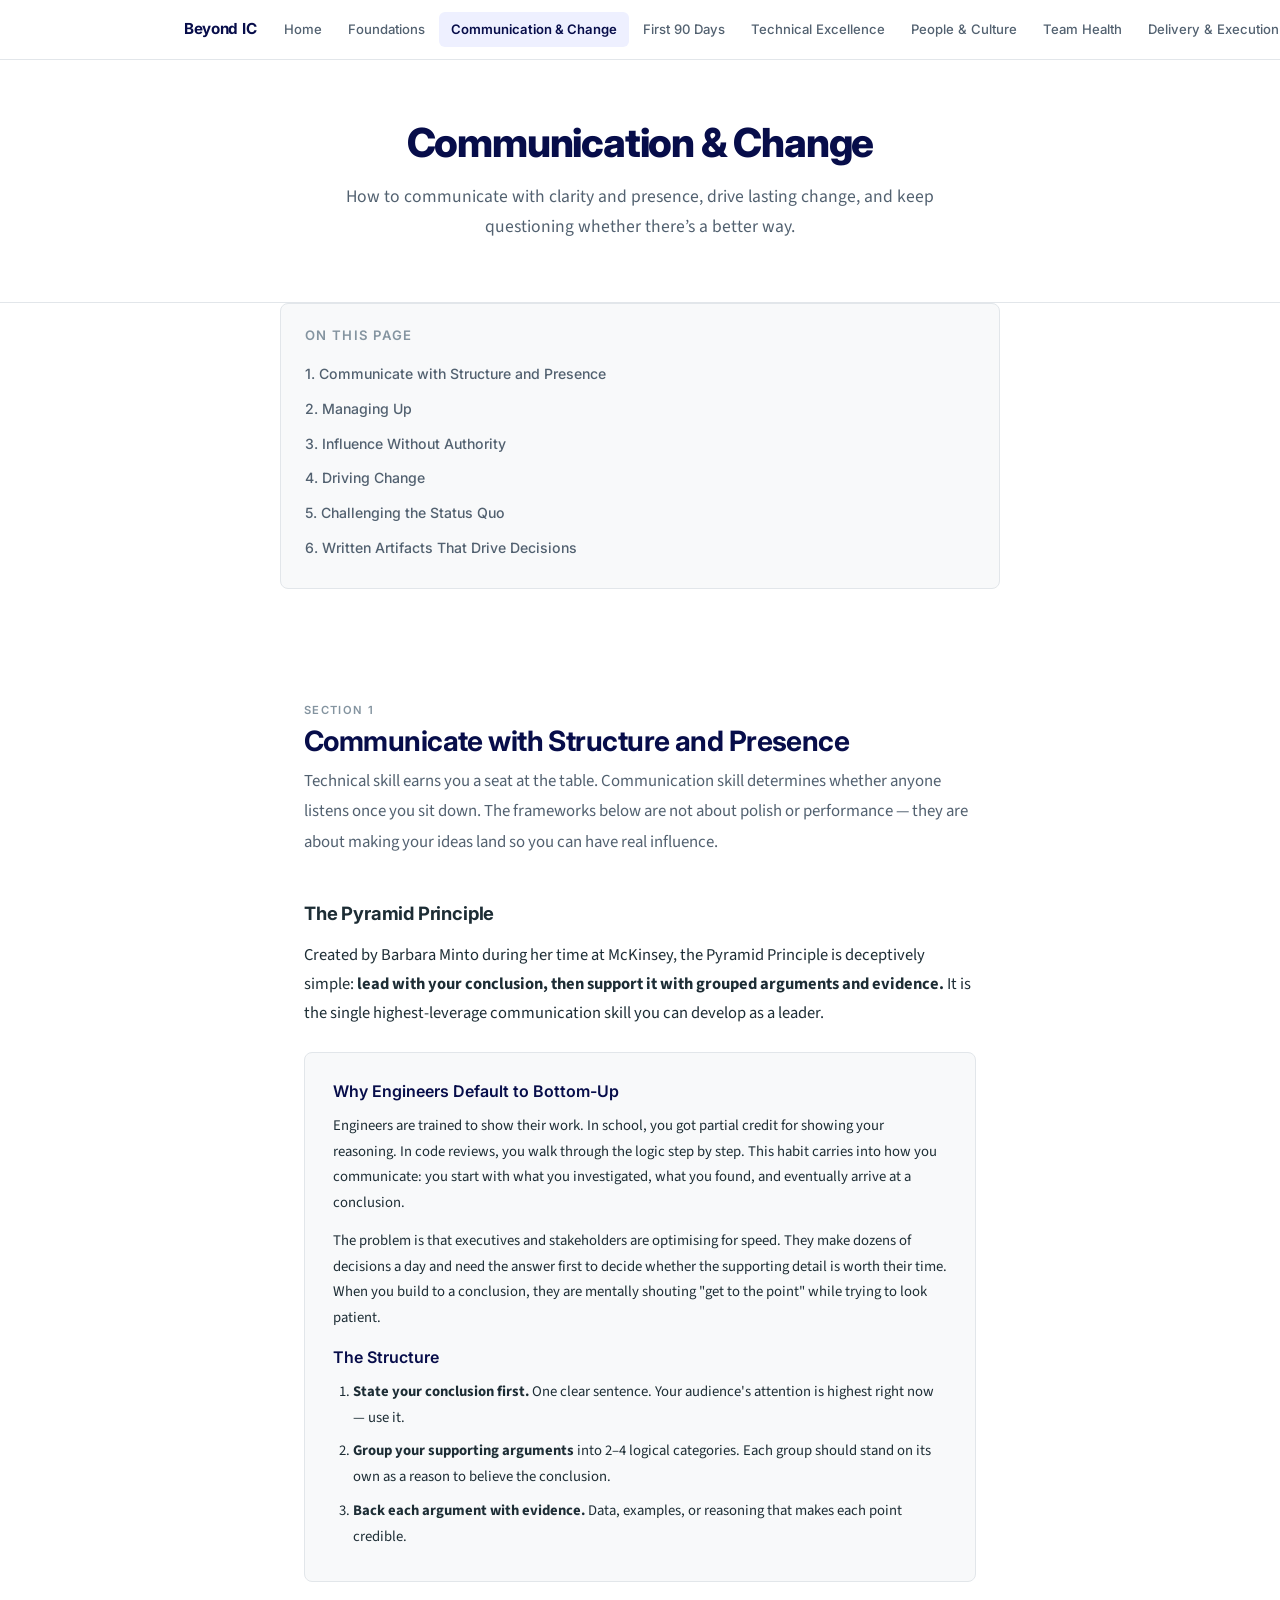
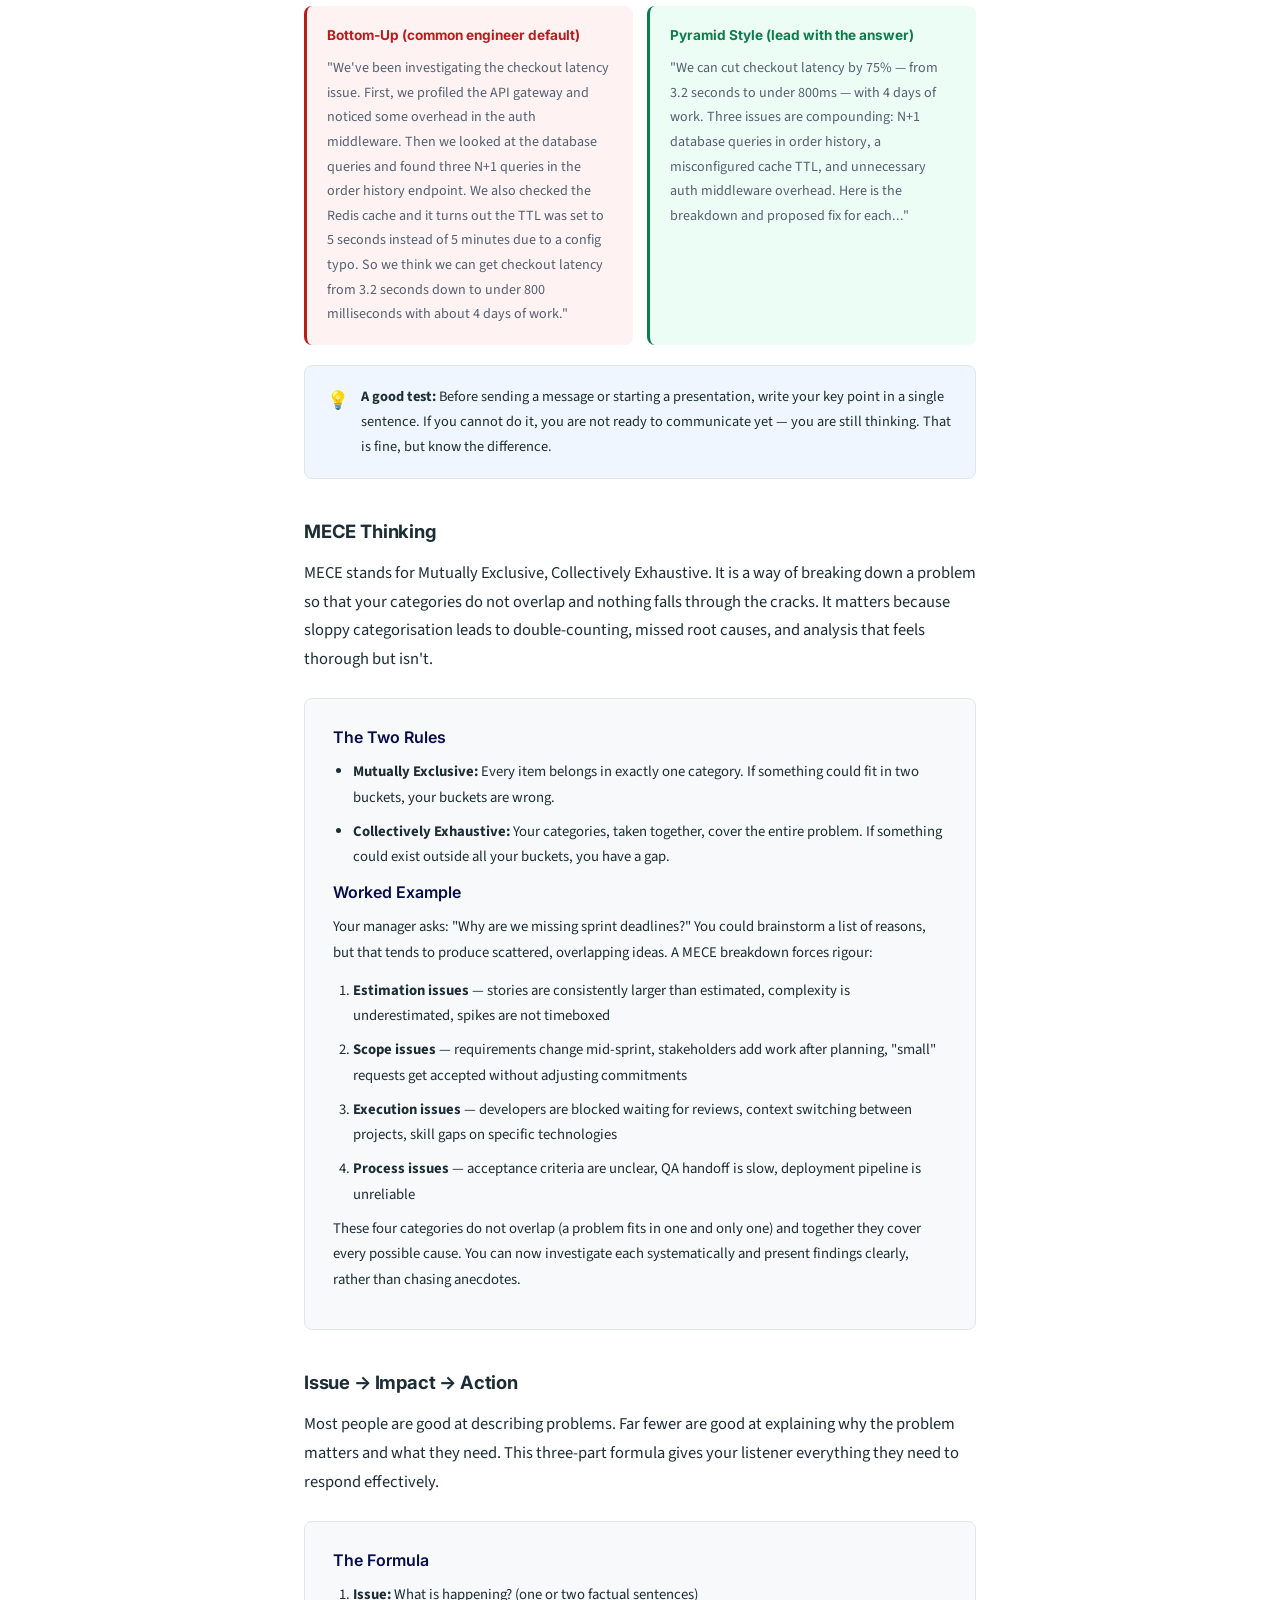
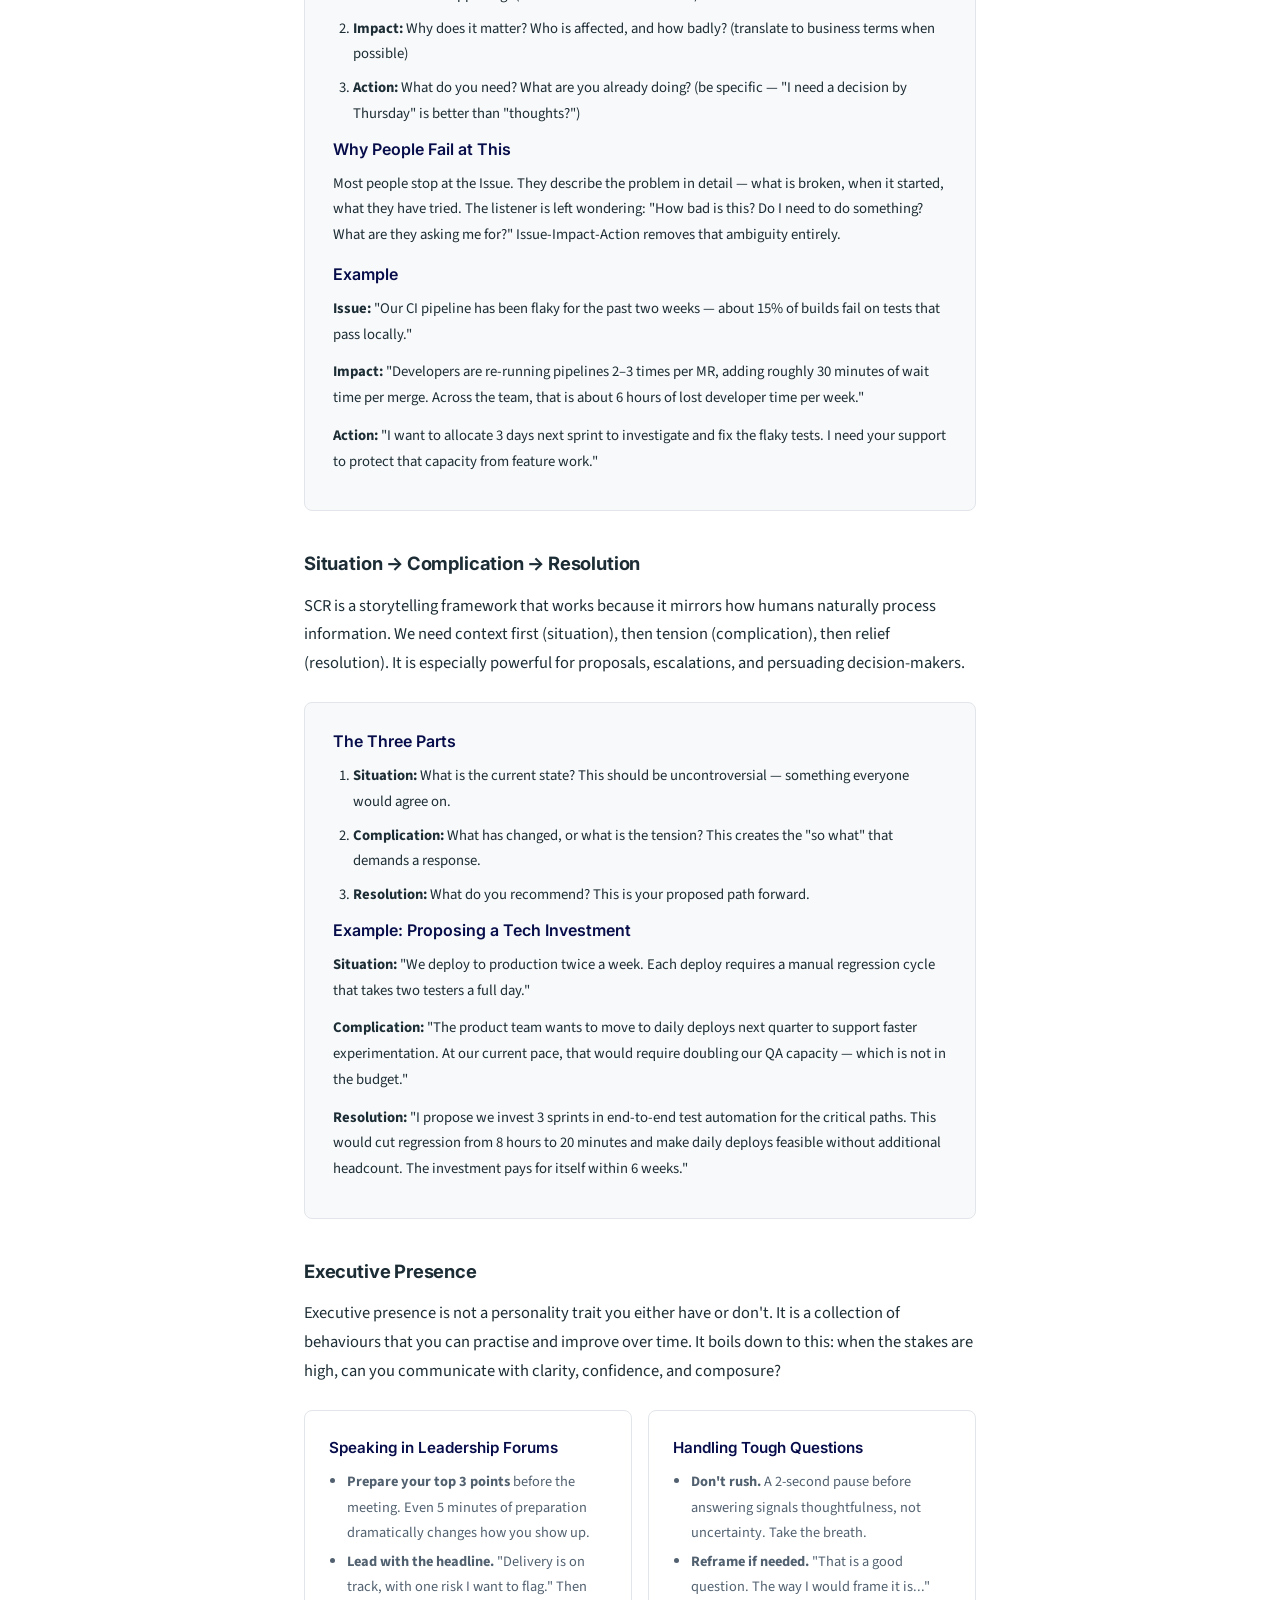
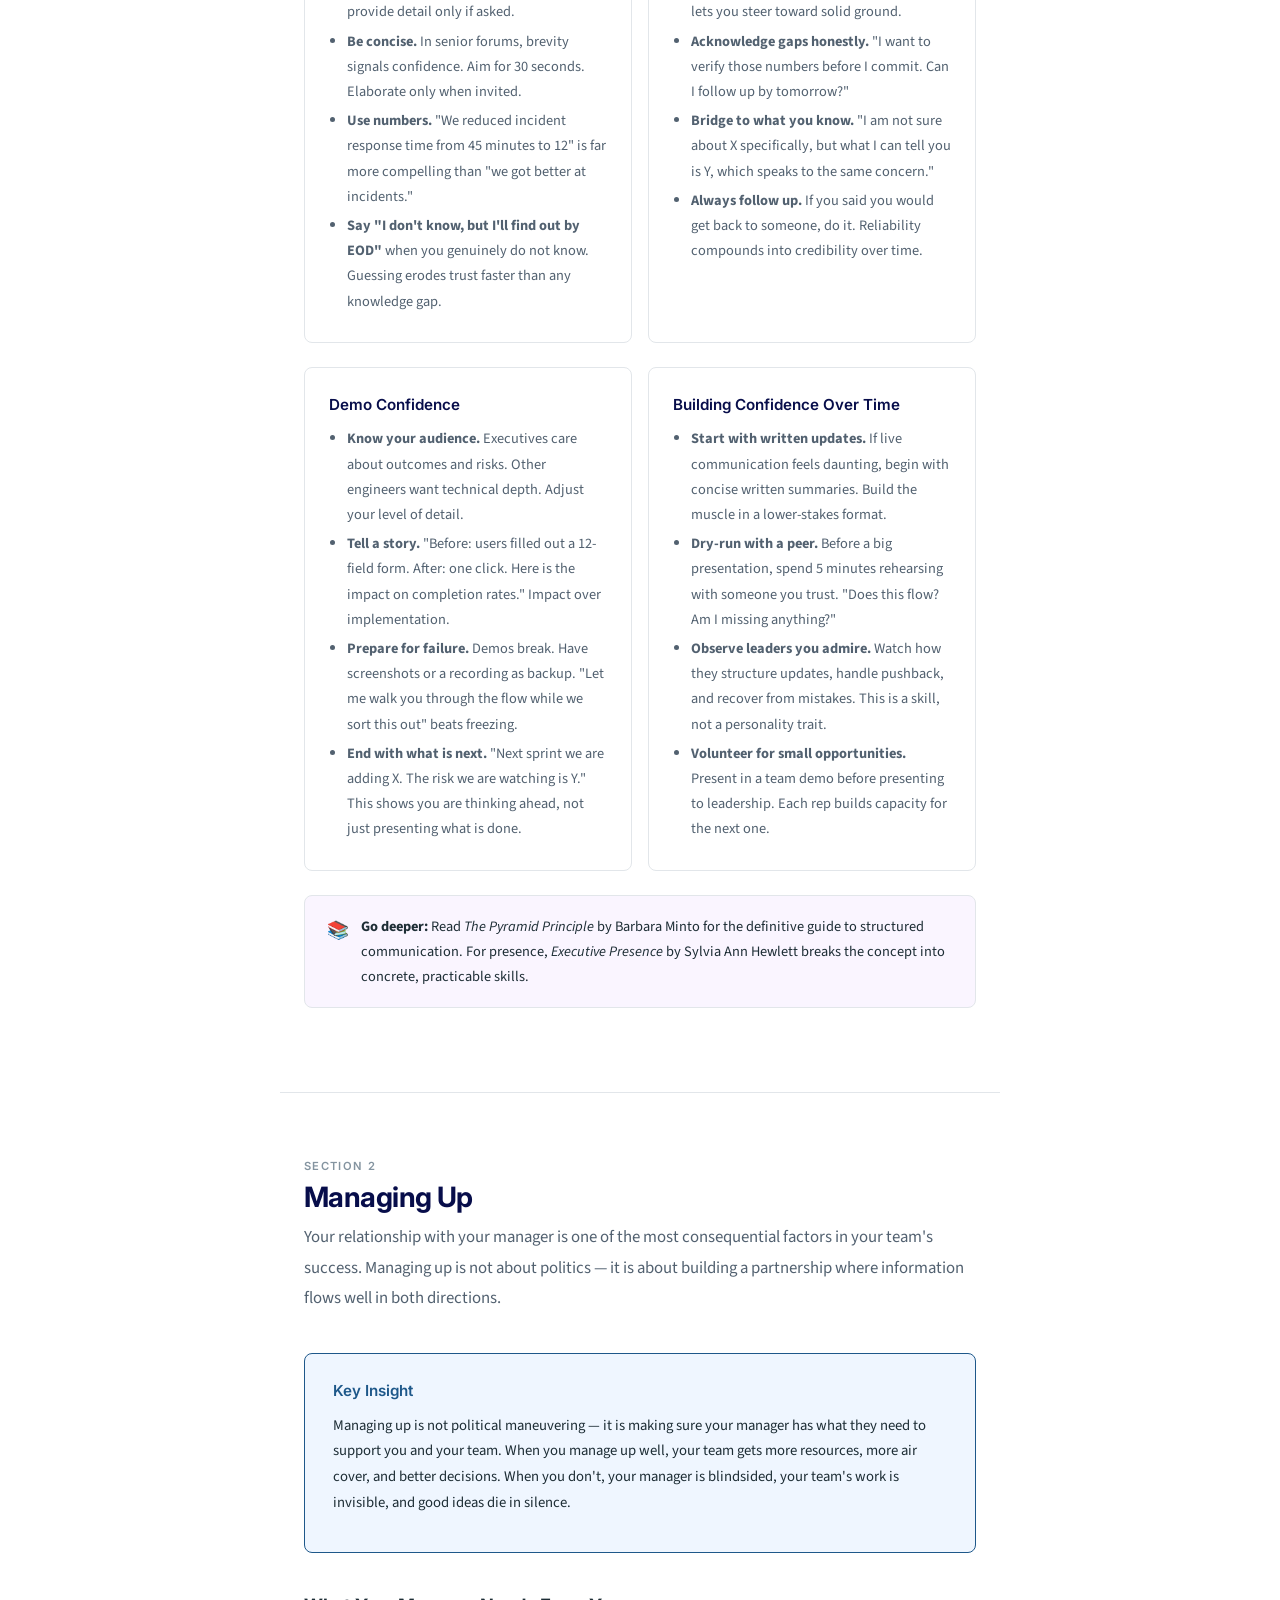
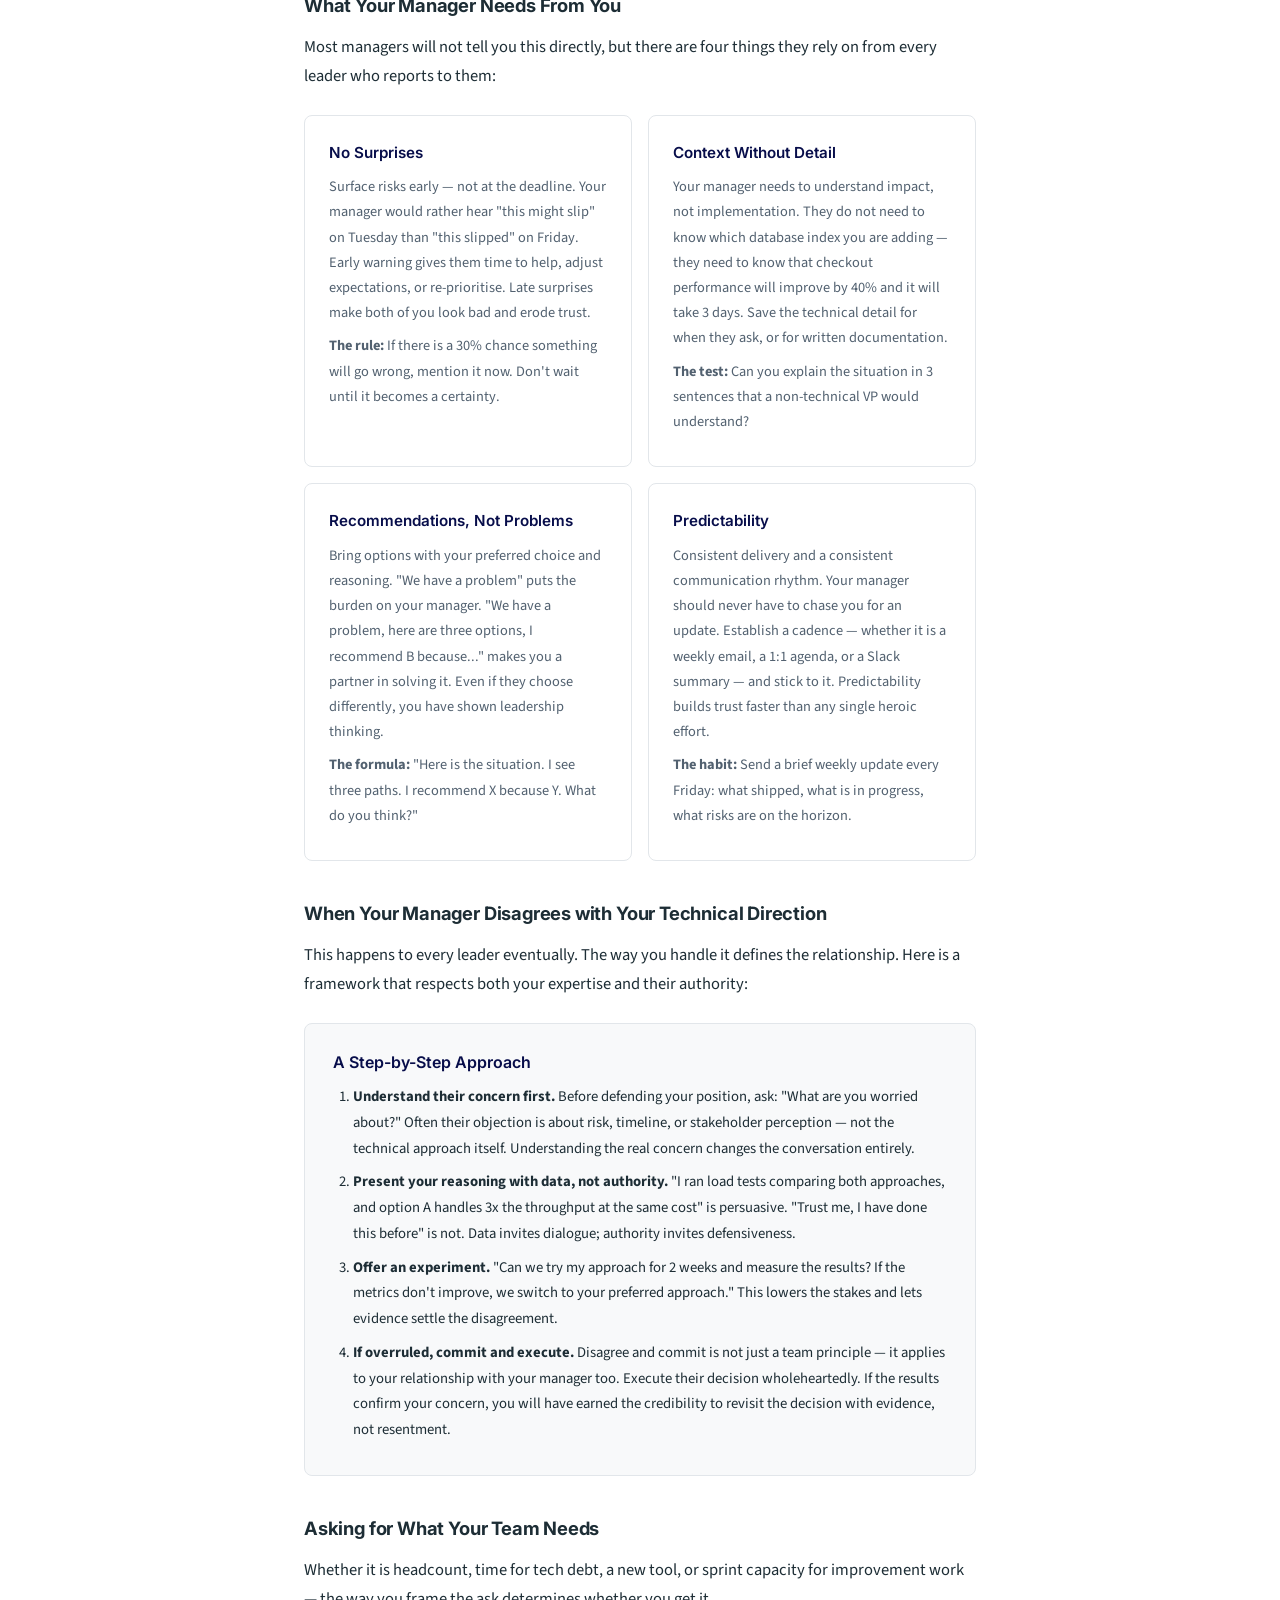
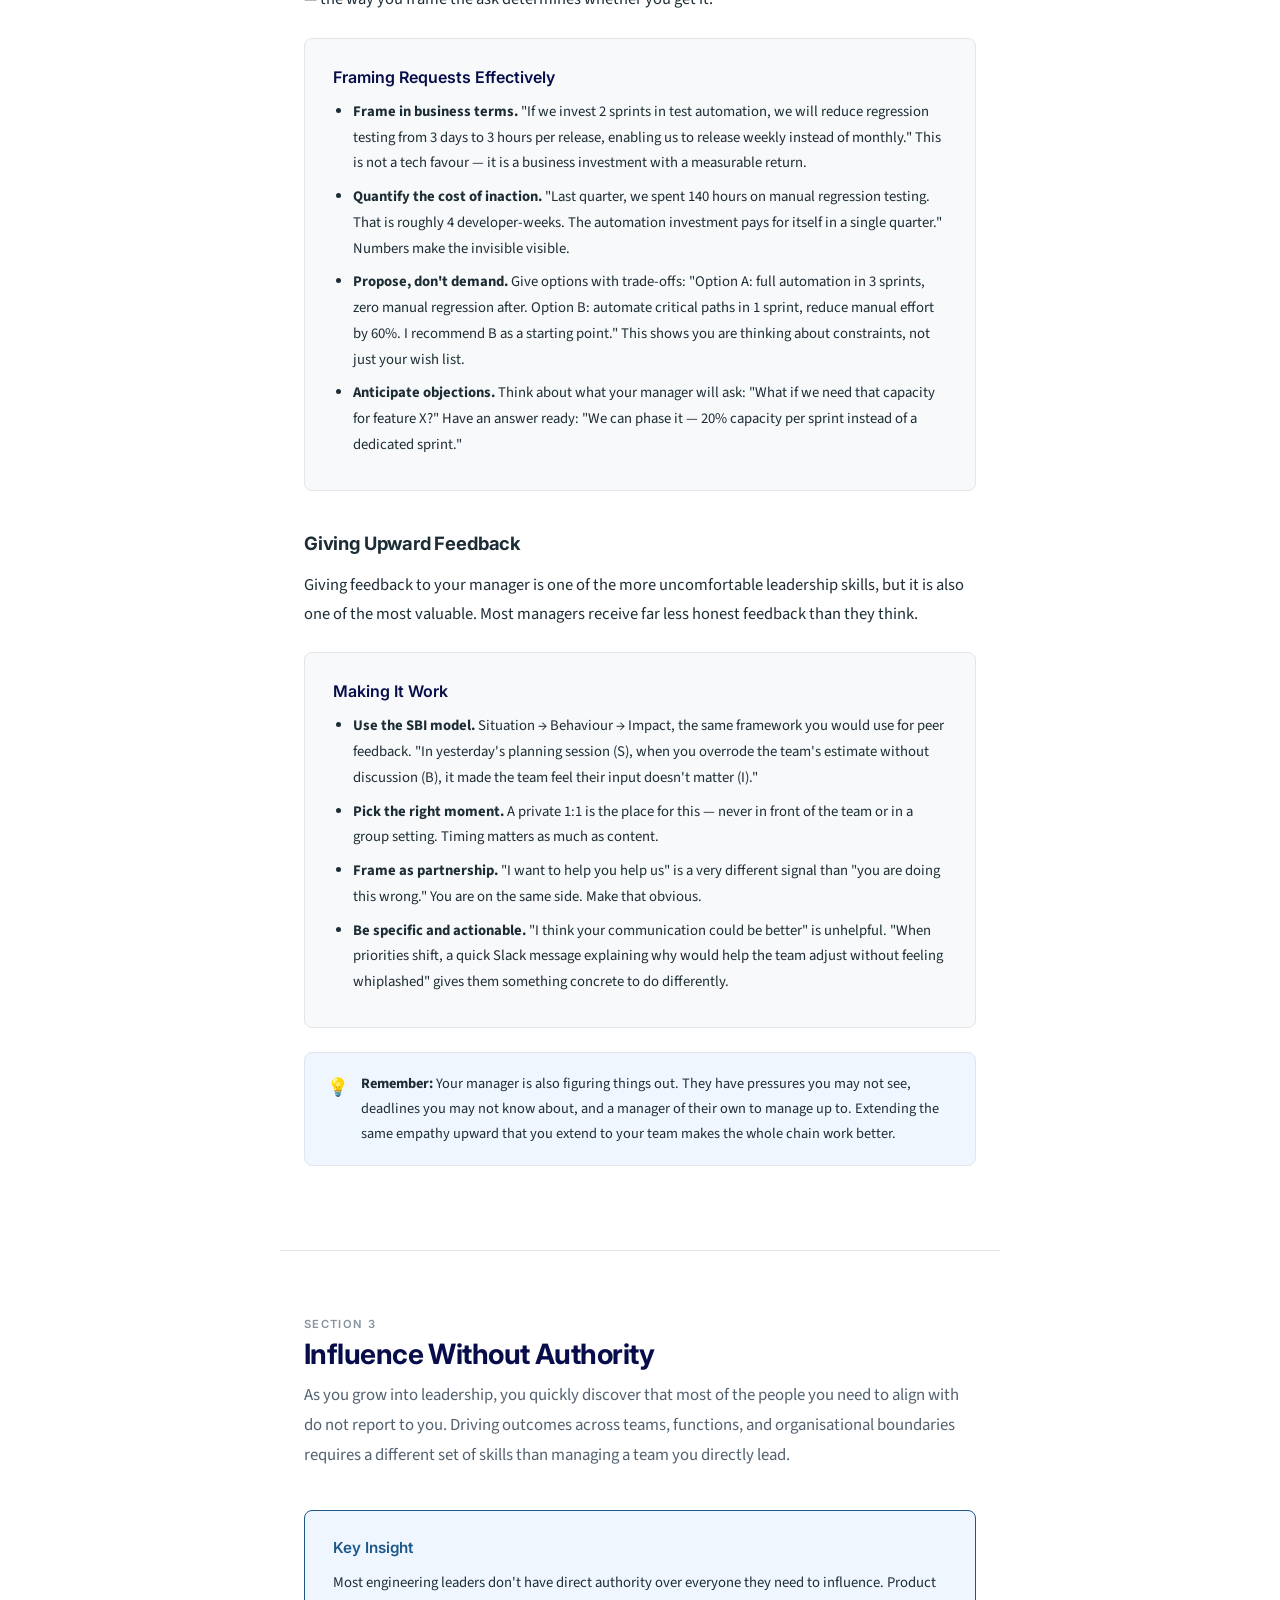
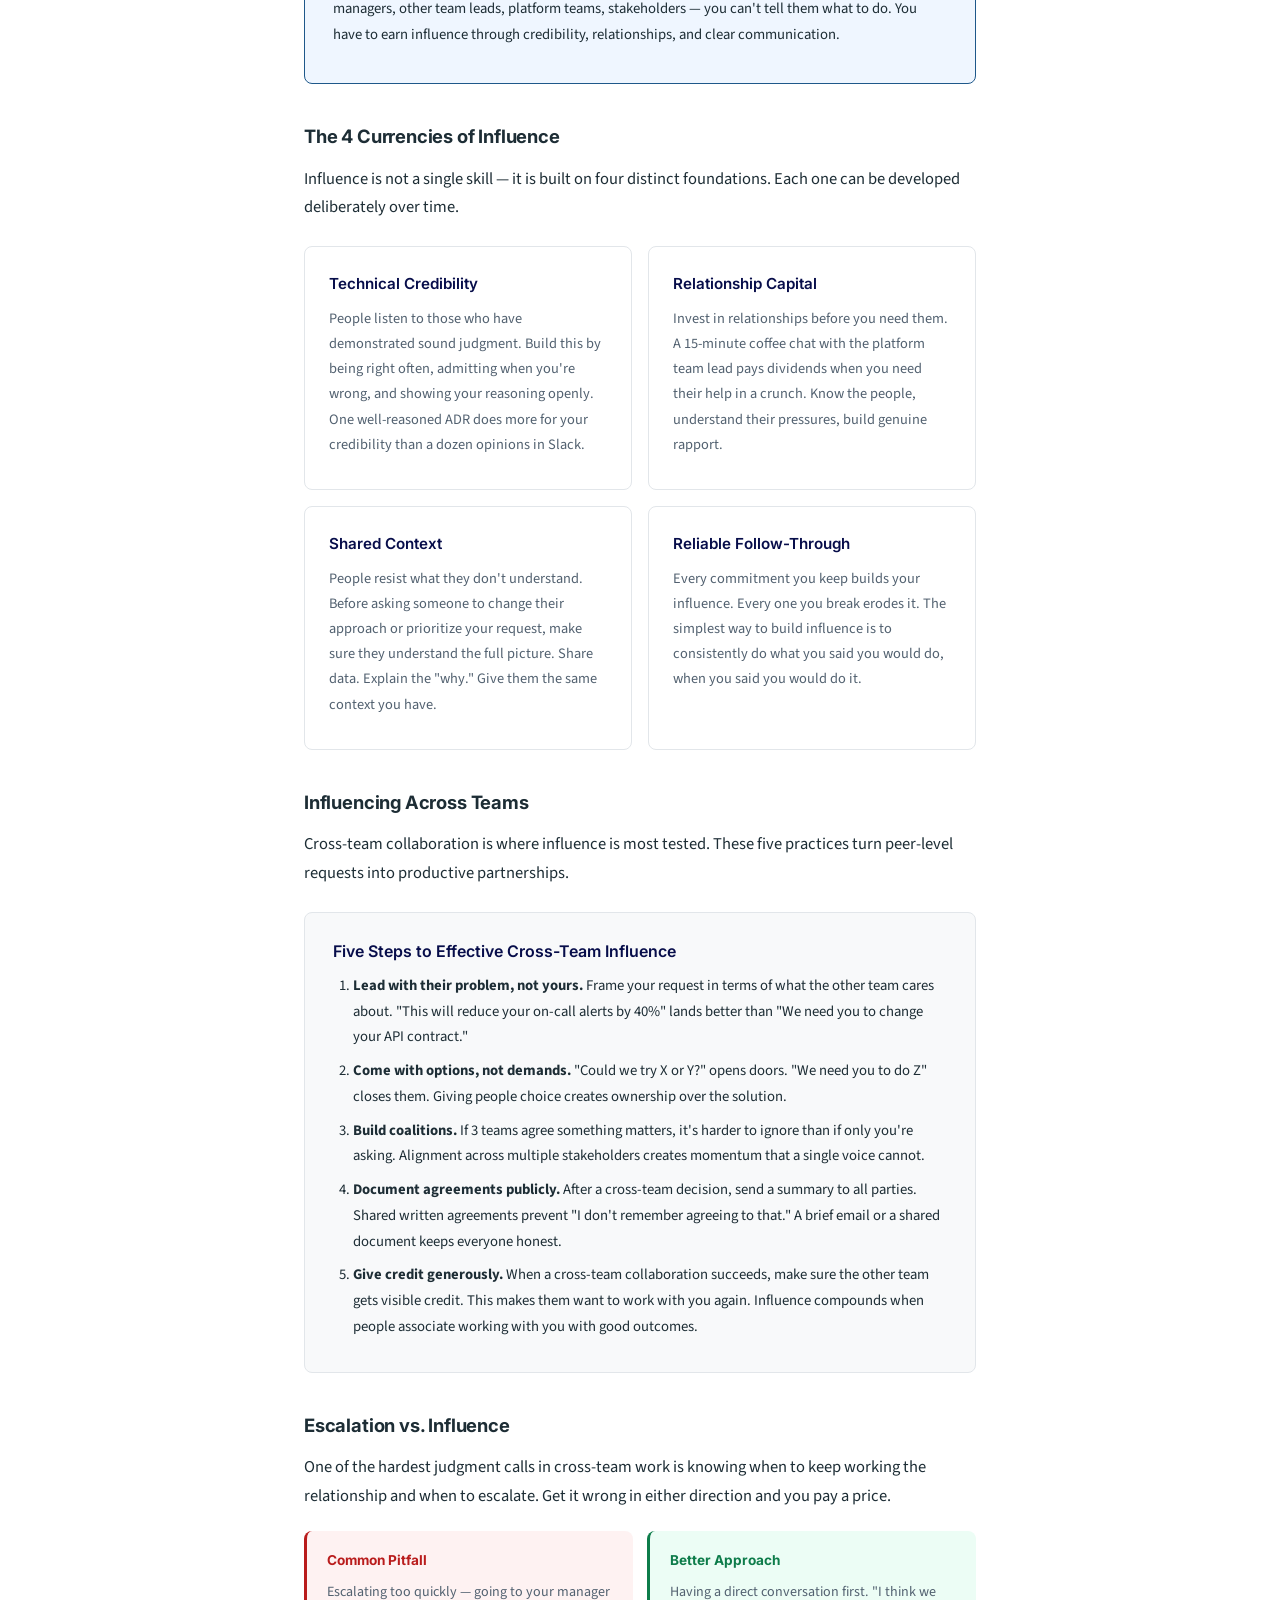
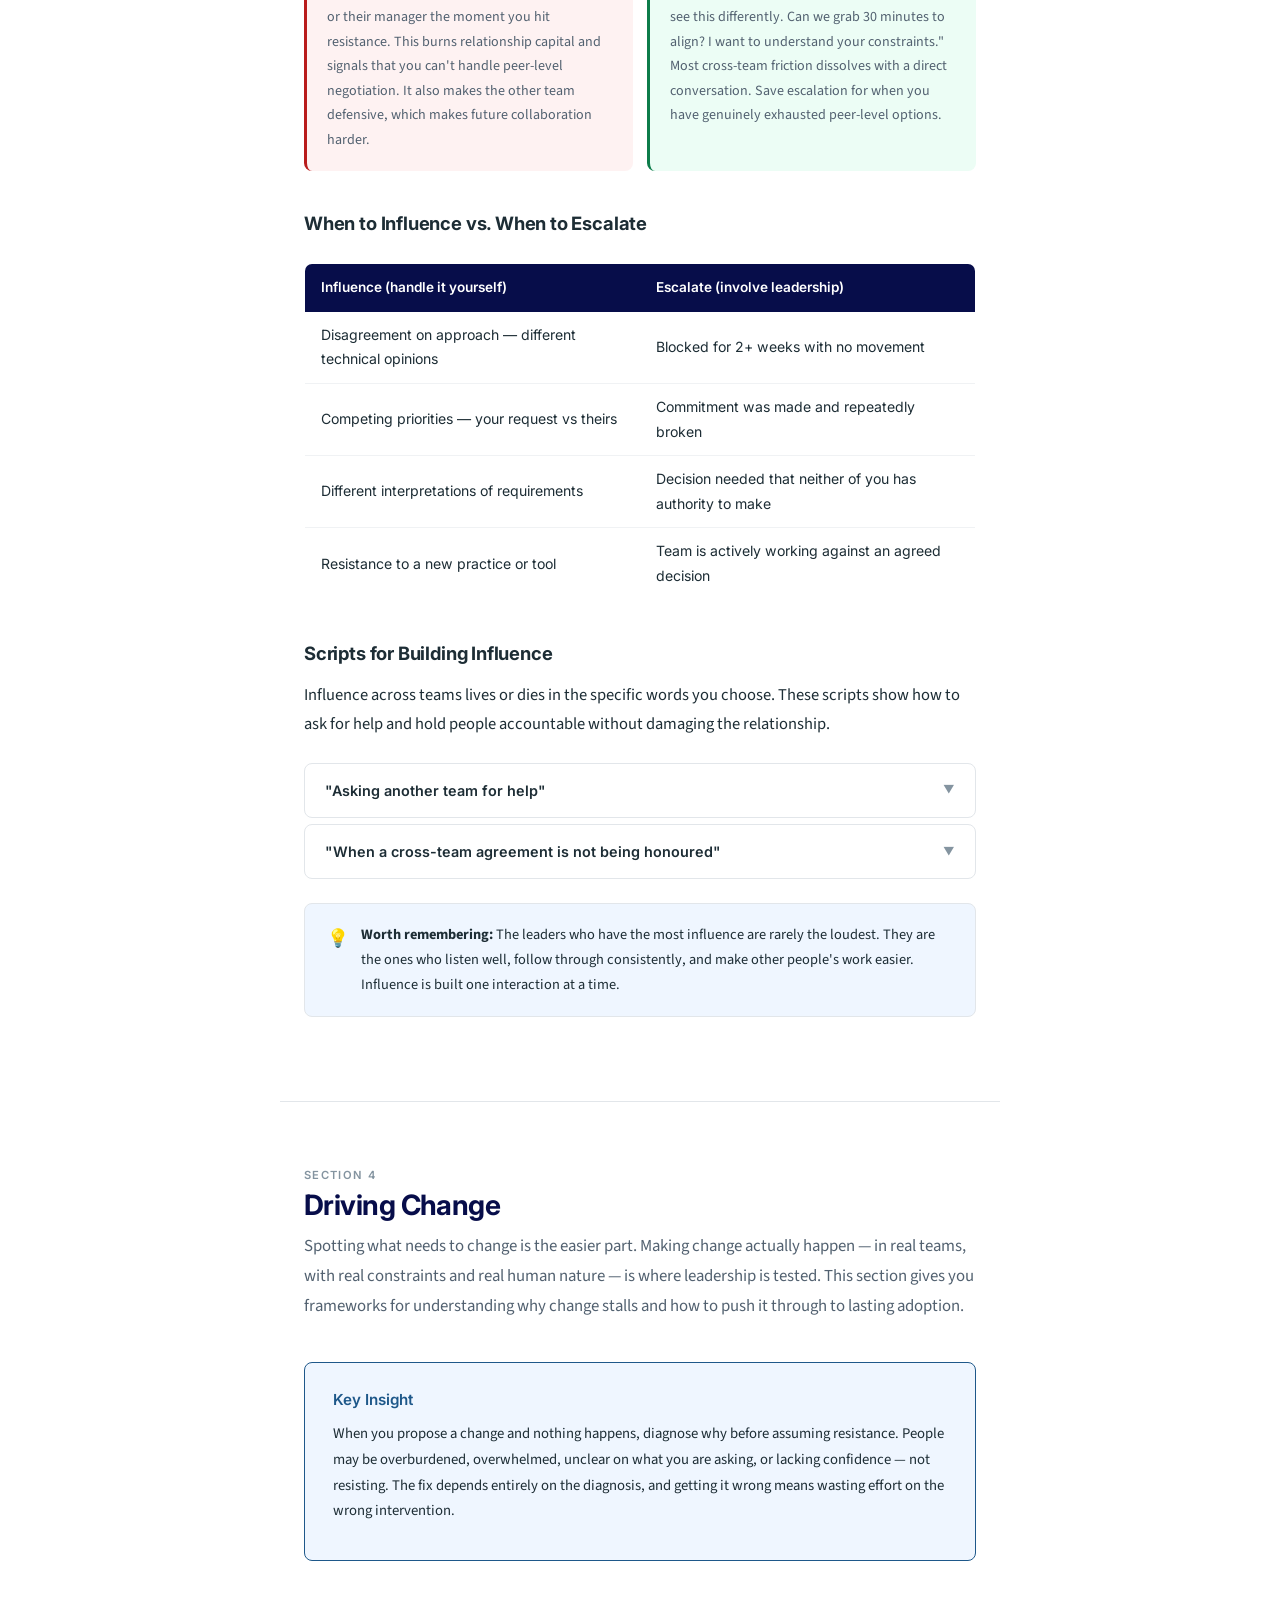
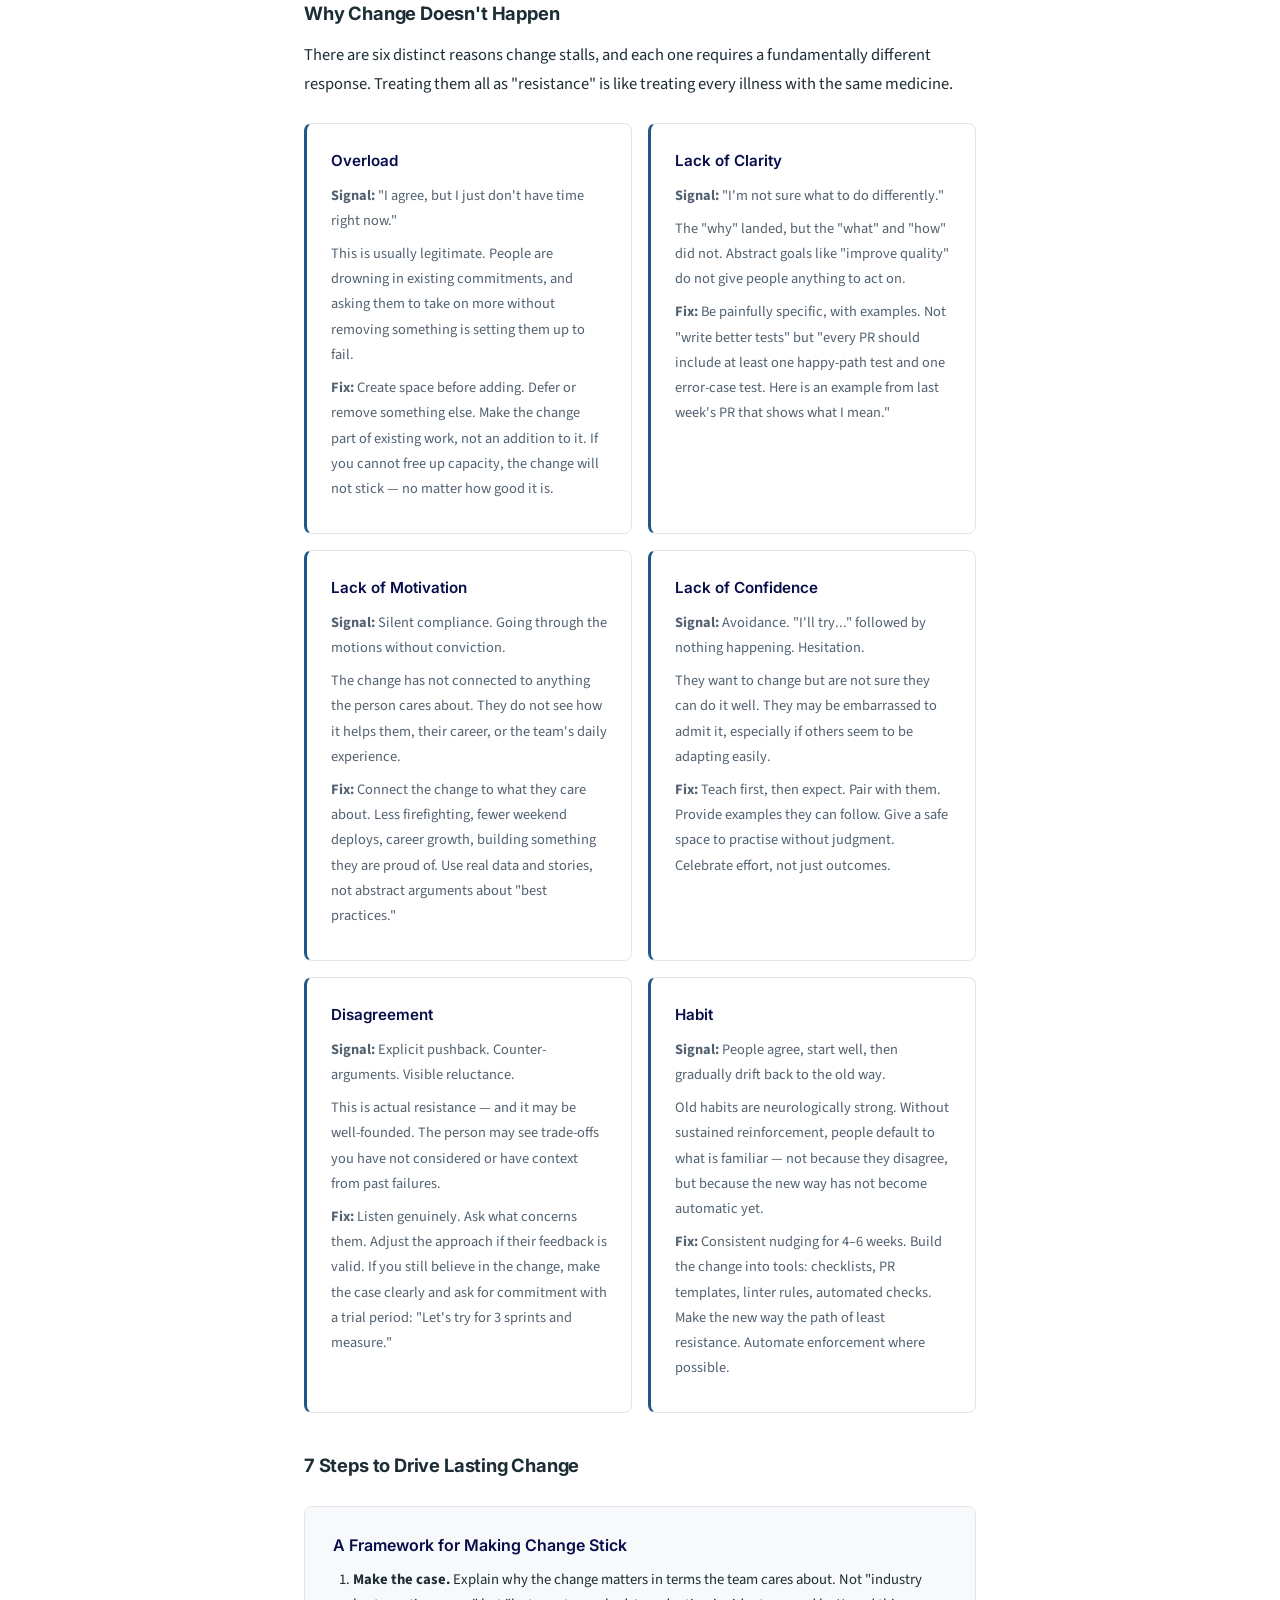
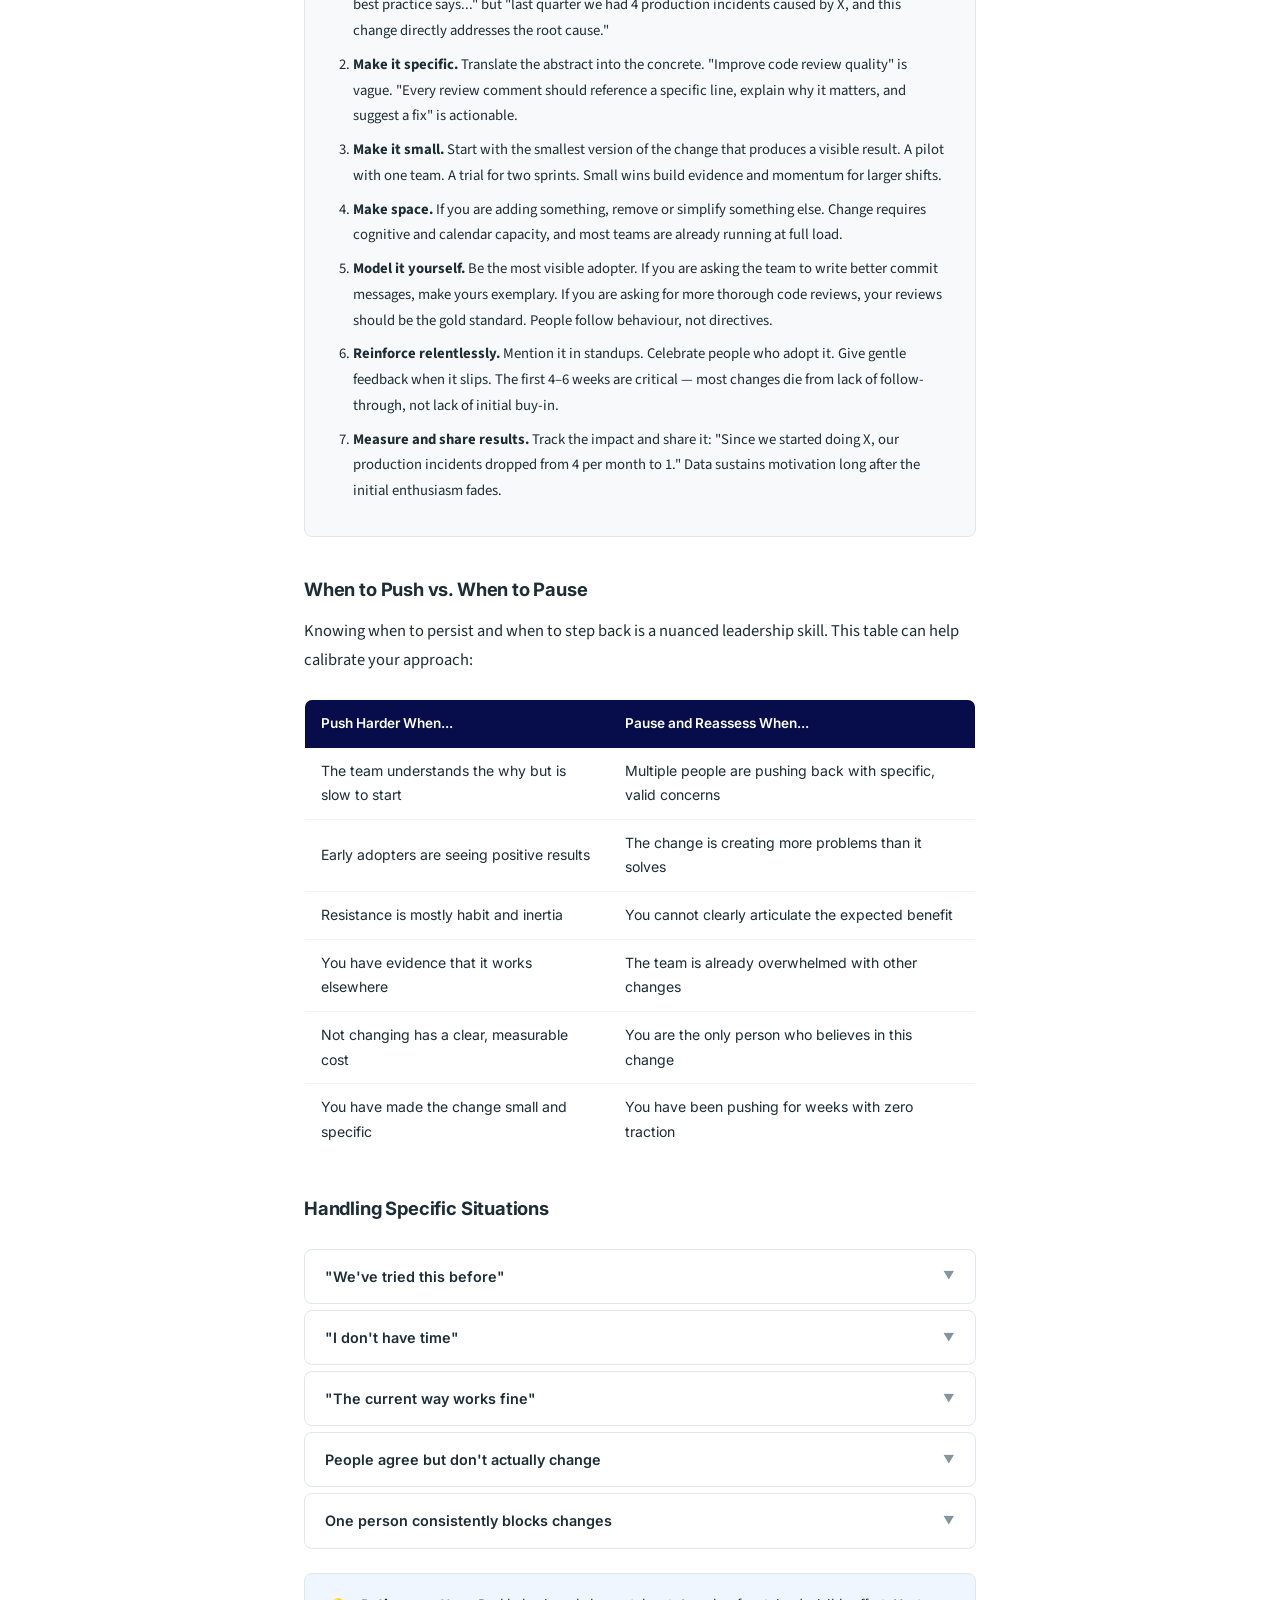
==== commit c32787d2: "Comprehensive guide expansion: new pages, language-agnostic tech, conversation scripts - Create stan" ====
--- a/communication-change.html
+++ b/communication-change.html
@@ -19,8 +19,10 @@
         <a href="index.html">Home</a>
         <a href="foundations.html">Foundations</a>
         <a href="communication-change.html">Communication &amp; Change</a>
+        <a href="first-90-days.html">First 90 Days</a>
         <a href="technical-excellence.html">Technical Excellence</a>
         <a href="people-culture.html">People &amp; Culture</a>
+        <a href="team-health.html">Team Health</a>
         <a href="delivery-execution.html">Delivery &amp; Execution</a>
         <a href="resources.html">Resources</a>
         <a href="self-assessment.html">Self-Assessment</a>
@@ -44,8 +46,10 @@
     <ul>
       <li><a href="#communication">1. Communicate with Structure and Presence</a></li>
       <li><a href="#managing-up">2. Managing Up</a></li>
-      <li><a href="#driving-change">3. Driving Change</a></li>
-      <li><a href="#status-quo">4. Challenging the Status Quo</a></li>
+      <li><a href="#influence">3. Influence Without Authority</a></li>
+      <li><a href="#driving-change">4. Driving Change</a></li>
+      <li><a href="#status-quo">5. Challenging the Status Quo</a></li>
+      <li><a href="#written-artifacts">6. Written Artifacts That Drive Decisions</a></li>
     </ul>
   </div>
 
@@ -284,10 +288,138 @@
   <div class="section-divider"></div>
 
   <!-- ═══════════════════════════════════════════════════════════
-       SECTION 3: DRIVING CHANGE
+       SECTION 3: INFLUENCE WITHOUT AUTHORITY
+       ═══════════════════════════════════════════════════════════ -->
+  <section class="fade-in" id="influence">
+    <span class="section-num">Section 3</span>
+    <h2>Influence Without Authority</h2>
+    <p class="section-intro">As you grow into leadership, you quickly discover that most of the people you need to align with do not report to you. Driving outcomes across teams, functions, and organisational boundaries requires a different set of skills than managing a team you directly lead.</p>
+
+    <div class="key-insight">
+      <h4>Key Insight</h4>
+      <p>Most engineering leaders don't have direct authority over everyone they need to influence. Product managers, other team leads, platform teams, stakeholders &mdash; you can't tell them what to do. You have to earn influence through credibility, relationships, and clear communication.</p>
+    </div>
+
+    <h3>The 4 Currencies of Influence</h3>
+    <p>Influence is not a single skill &mdash; it is built on four distinct foundations. Each one can be developed deliberately over time.</p>
+
+    <div class="card-grid two-col">
+      <div class="card">
+        <h4>Technical Credibility</h4>
+        <p>People listen to those who have demonstrated sound judgment. Build this by being right often, admitting when you're wrong, and showing your reasoning openly. One well-reasoned ADR does more for your credibility than a dozen opinions in Slack.</p>
+      </div>
+      <div class="card">
+        <h4>Relationship Capital</h4>
+        <p>Invest in relationships before you need them. A 15-minute coffee chat with the platform team lead pays dividends when you need their help in a crunch. Know the people, understand their pressures, build genuine rapport.</p>
+      </div>
+      <div class="card">
+        <h4>Shared Context</h4>
+        <p>People resist what they don't understand. Before asking someone to change their approach or prioritize your request, make sure they understand the full picture. Share data. Explain the "why." Give them the same context you have.</p>
+      </div>
+      <div class="card">
+        <h4>Reliable Follow-Through</h4>
+        <p>Every commitment you keep builds your influence. Every one you break erodes it. The simplest way to build influence is to consistently do what you said you would do, when you said you would do it.</p>
+      </div>
+    </div>
+
+    <h3>Influencing Across Teams</h3>
+    <p>Cross-team collaboration is where influence is most tested. These five practices turn peer-level requests into productive partnerships.</p>
+
+    <div class="framework">
+      <h4>Five Steps to Effective Cross-Team Influence</h4>
+      <ol>
+        <li><strong>Lead with their problem, not yours.</strong> Frame your request in terms of what the other team cares about. "This will reduce your on-call alerts by 40%" lands better than "We need you to change your API contract."</li>
+        <li><strong>Come with options, not demands.</strong> "Could we try X or Y?" opens doors. "We need you to do Z" closes them. Giving people choice creates ownership over the solution.</li>
+        <li><strong>Build coalitions.</strong> If 3 teams agree something matters, it's harder to ignore than if only you're asking. Alignment across multiple stakeholders creates momentum that a single voice cannot.</li>
+        <li><strong>Document agreements publicly.</strong> After a cross-team decision, send a summary to all parties. Shared written agreements prevent "I don't remember agreeing to that." A brief email or a shared document keeps everyone honest.</li>
+        <li><strong>Give credit generously.</strong> When a cross-team collaboration succeeds, make sure the other team gets visible credit. This makes them want to work with you again. Influence compounds when people associate working with you with good outcomes.</li>
+      </ol>
+    </div>
+
+    <h3>Escalation vs. Influence</h3>
+    <p>One of the hardest judgment calls in cross-team work is knowing when to keep working the relationship and when to escalate. Get it wrong in either direction and you pay a price.</p>
+
+    <div class="pattern-grid">
+      <div class="pitfall">
+        <h5>Common Pitfall</h5>
+        <p>Escalating too quickly &mdash; going to your manager or their manager the moment you hit resistance. This burns relationship capital and signals that you can't handle peer-level negotiation. It also makes the other team defensive, which makes future collaboration harder.</p>
+      </div>
+      <div class="better">
+        <h5>Better Approach</h5>
+        <p>Having a direct conversation first. "I think we see this differently. Can we grab 30 minutes to align? I want to understand your constraints." Most cross-team friction dissolves with a direct conversation. Save escalation for when you have genuinely exhausted peer-level options.</p>
+      </div>
+    </div>
+
+    <h3>When to Influence vs. When to Escalate</h3>
+
+    <table class="comparison">
+      <thead>
+        <tr>
+          <th>Influence (handle it yourself)</th>
+          <th>Escalate (involve leadership)</th>
+        </tr>
+      </thead>
+      <tbody>
+        <tr>
+          <td>Disagreement on approach &mdash; different technical opinions</td>
+          <td>Blocked for 2+ weeks with no movement</td>
+        </tr>
+        <tr>
+          <td>Competing priorities &mdash; your request vs theirs</td>
+          <td>Commitment was made and repeatedly broken</td>
+        </tr>
+        <tr>
+          <td>Different interpretations of requirements</td>
+          <td>Decision needed that neither of you has authority to make</td>
+        </tr>
+        <tr>
+          <td>Resistance to a new practice or tool</td>
+          <td>Team is actively working against an agreed decision</td>
+        </tr>
+      </tbody>
+    </table>
+
+    <h3>Scripts for Building Influence</h3>
+    <p>Influence across teams lives or dies in the specific words you choose. These scripts show how to ask for help and hold people accountable without damaging the relationship.</p>
+
+    <div class="accordion">
+      <div class="accordion-item">
+        <div class="accordion-header" onclick="toggleAccordion(this)">
+          <span>"Asking another team for help"</span>
+          <span class="arrow">&#9660;</span>
+        </div>
+        <div class="accordion-body">
+          <p><strong>Setting:</strong> Slack or meeting with a peer team lead.</p>
+          <p>"Hey [name], I need your help with something. We have been seeing [specific issue] that I think touches your team's [service/area]. I have done some investigation on our side and narrowed it down to [specifics]. I know your team is busy &mdash; could we grab 20 minutes this week to look at it together? I want to make sure we solve this in a way that works for both teams, not just push the problem your way."</p>
+          <p><strong>Why it works:</strong> It leads with respect for their time, shows you have done your homework, and frames it as collaboration not delegation.</p>
+        </div>
+      </div>
+      <div class="accordion-item">
+        <div class="accordion-header" onclick="toggleAccordion(this)">
+          <span>"When a cross-team agreement is not being honoured"</span>
+          <span class="arrow">&#9660;</span>
+        </div>
+        <div class="accordion-body">
+          <p><strong>Setting:</strong> Private conversation with the other team's lead.</p>
+          <p>"Hey [name], I wanted to check in about the [API change / migration / dependency] we discussed last month. We agreed on [specific thing] by [date], and it looks like it has slipped. I want to understand what happened &mdash; has something changed on your side? I am not trying to escalate this. I just want to figure out the right path forward together. If the timeline needs to shift, I would rather know now so we can adjust on our end."</p>
+          <p><strong>Why it works:</strong> It references the specific agreement, asks for context instead of blaming, and explicitly says it is not an escalation &mdash; which keeps the relationship intact.</p>
+        </div>
+      </div>
+    </div>
+
+    <div class="tip info-tip">
+      <span class="tip-icon">&#128161;</span>
+      <p><strong>Worth remembering:</strong> The leaders who have the most influence are rarely the loudest. They are the ones who listen well, follow through consistently, and make other people's work easier. Influence is built one interaction at a time.</p>
+    </div>
+  </section>
+
+  <div class="section-divider"></div>
+
+  <!-- ═══════════════════════════════════════════════════════════
+       SECTION 4: DRIVING CHANGE
        ═══════════════════════════════════════════════════════════ -->
   <section class="fade-in" id="driving-change">
-    <span class="section-num">Section 3</span>
+    <span class="section-num">Section 4</span>
     <h2>Driving Change</h2>
     <p class="section-intro">Spotting what needs to change is the easier part. Making change actually happen &mdash; in real teams, with real constraints and real human nature &mdash; is where leadership is tested. This section gives you frameworks for understanding why change stalls and how to push it through to lasting adoption.</p>
 
@@ -458,10 +590,10 @@
   <div class="section-divider"></div>
 
   <!-- ═══════════════════════════════════════════════════════════
-       SECTION 4: CHALLENGING THE STATUS QUO
+       SECTION 5: CHALLENGING THE STATUS QUO
        ═══════════════════════════════════════════════════════════ -->
   <section class="fade-in" id="status-quo">
-    <span class="section-num">Section 4</span>
+    <span class="section-num">Section 5</span>
     <h2>Challenging the Status Quo</h2>
     <p class="section-intro">Healthy teams are never fully satisfied with "this is how we do it." Not because they are restless, but because they understand that the environment is always changing &mdash; and processes that were optimal last year may be holding them back today.</p>
 
@@ -521,14 +653,105 @@
 
   <div class="section-divider"></div>
 
+  <!-- ═══════════════════════════════════════════════════════════
+       SECTION 6: WRITTEN ARTIFACTS THAT DRIVE DECISIONS
+       ═══════════════════════════════════════════════════════════ -->
+  <section class="fade-in" id="written-artifacts">
+    <span class="section-num">Section 6</span>
+    <h2>Written Artifacts That Drive Decisions</h2>
+    <p class="section-intro">Engineers communicate as much through written documents as through meetings. Design docs, RFCs, and Architecture Decision Records are not bureaucracy &mdash; they are tools for aligning teams, capturing reasoning, and making decisions durable. Learning to write and review these well is one of the most overlooked leadership skills.</p>
+
+    <div class="key-insight">
+      <h4>Key Insight</h4>
+      <p>The best engineering decisions are not made in meetings &mdash; they are made in documents that were circulated before the meeting. When people have time to read, think, and comment asynchronously, the quality of the decision goes up and the length of the meeting goes down.</p>
+    </div>
+
+    <h3>Three Artifacts Every Engineering Leader Should Know</h3>
+
+    <div class="card-grid three-col">
+      <div class="card">
+        <h4>Design Doc</h4>
+        <p><strong>Used when:</strong> starting a new feature, significant refactor, or system change.</p>
+        <p><strong>Contains:</strong> problem statement, proposed solution, alternatives considered, trade-offs, risks, and a request for feedback.</p>
+        <p><strong>Length:</strong> 2&ndash;5 pages. The goal is alignment, not perfection.</p>
+        <p><em>"The best design docs are written before the first line of code, not after."</em></p>
+      </div>
+      <div class="card">
+        <h4>RFC (Request for Comments)</h4>
+        <p><strong>Used when:</strong> proposing a change that affects multiple teams or establishes a new standard.</p>
+        <p><strong>Contains:</strong> motivation, detailed proposal, migration plan, and open questions. The "request" framing matters &mdash; it signals that feedback is genuinely wanted, not just tolerated.</p>
+        <p><em>"An RFC that receives no comments was either perfect or unread. Bet on the latter."</em></p>
+      </div>
+      <div class="card">
+        <h4>ADR (Architecture Decision Record)</h4>
+        <p><strong>Used when:</strong> making a significant technical decision that future engineers will question.</p>
+        <p><strong>Contains:</strong> context, decision, consequences, and status. ADRs are short (1 page) and stored in the repo alongside code.</p>
+        <p><em>"The goal is not to justify the decision to today's team &mdash; it is to explain it to the engineer who joins in 18 months and wonders why."</em></p>
+      </div>
+    </div>
+
+    <h3>The Design Doc Template</h3>
+    <div class="framework">
+      <h4>A Structure for Capturing Decisions</h4>
+      <ol>
+        <li><strong>Title and Date</strong> &mdash; What are we deciding? When?</li>
+        <li><strong>Authors</strong> &mdash; Who is driving this? (Ownership, not just attribution)</li>
+        <li><strong>Status</strong> &mdash; Draft / Under Review / Accepted / Superseded</li>
+        <li><strong>Problem Statement</strong> &mdash; What problem are we solving? Why now? (2&ndash;3 sentences. Use the Issue-Impact-Action structure from Section 1.)</li>
+        <li><strong>Proposed Solution</strong> &mdash; What do you recommend? How does it work? Include enough detail for someone to evaluate the approach, but not so much that it reads like implementation docs.</li>
+        <li><strong>Alternatives Considered</strong> &mdash; What else did you evaluate? Why did you reject them? This is the most important section &mdash; it shows your thinking, prevents others from re-proposing rejected approaches, and builds confidence in the recommendation.</li>
+        <li><strong>Trade-offs and Risks</strong> &mdash; What are you giving up? What could go wrong? Being upfront about downsides builds trust.</li>
+        <li><strong>Open Questions</strong> &mdash; What do you still need input on? This gives reviewers a clear invitation to contribute.</li>
+        <li><strong>Decision</strong> &mdash; Once accepted: what was decided, by whom, and when.</li>
+      </ol>
+    </div>
+
+    <div class="pattern-grid">
+      <div class="pitfall">
+        <h5>Common Pitfall</h5>
+        <p>Writing the design doc after the implementation is done. The code is already merged, the doc is a formality, and nobody reviews it because the decision has already been made. The doc exists to satisfy process, not to improve the outcome.</p>
+      </div>
+      <div class="better">
+        <h5>Better Approach</h5>
+        <p>Writing the design doc before coding starts. Circulate it with a clear feedback deadline. Hold a 30-minute review meeting where the only agenda is the doc. Make design doc review as normal as code review.</p>
+      </div>
+    </div>
+
+    <h3>How to Review a Design Doc</h3>
+    <div class="framework">
+      <h4>Five Questions That Make Reviews Count</h4>
+      <ol>
+        <li><strong>"Does the problem statement match what I understand the problem to be?"</strong> &mdash; If not, the rest of the doc is solving the wrong thing.</li>
+        <li><strong>"Were the alternatives genuinely considered, or is this a justification for a predetermined choice?"</strong> &mdash; The alternatives section reveals the quality of thinking.</li>
+        <li><strong>"What could go wrong that the author has not mentioned?"</strong> &mdash; Your job as reviewer is to stress-test, not rubber-stamp.</li>
+        <li><strong>"Will I be able to explain this decision to someone in 6 months using only this document?"</strong> &mdash; If not, it needs more context.</li>
+        <li><strong>"What questions would a new team member have?"</strong> &mdash; Fresh-eyes thinking catches assumptions the author cannot see.</li>
+      </ol>
+    </div>
+
+    <div class="tip info-tip">
+      <span class="tip-icon">&#128161;</span>
+      <p><strong>Start with one artifact.</strong> If your team writes no design docs today, mandate them only for changes that touch 3+ services or take longer than a sprint. That alone will catch 80% of the decisions that need documentation. Expand from there.</p>
+    </div>
+
+    <div class="tip purple-tip">
+      <span class="tip-icon">&#128218;</span>
+      <p><strong>Go deeper:</strong> Read the <em>Architectural Decision Records</em> specification by Michael Nygard for the definitive guide to ADRs. For design docs, Google's Design Doc culture and the Stripe engineering blog have excellent practical examples.</p>
+    </div>
+  </section>
+
+  <div class="section-divider"></div>
+
   <!-- ─── FOOTER ─── -->
   <footer>
     <div class="footer-links">
       <a href="index.html">Home</a>
       <a href="foundations.html">Foundations</a>
       <a href="communication-change.html">Communication &amp; Change</a>
+      <a href="first-90-days.html">First 90 Days</a>
       <a href="technical-excellence.html">Technical Excellence</a>
       <a href="people-culture.html">People &amp; Culture</a>
+      <a href="team-health.html">Team Health</a>
       <a href="delivery-execution.html">Delivery &amp; Execution</a>
       <a href="resources.html">Resources</a>
       <a href="self-assessment.html">Self-Assessment</a>
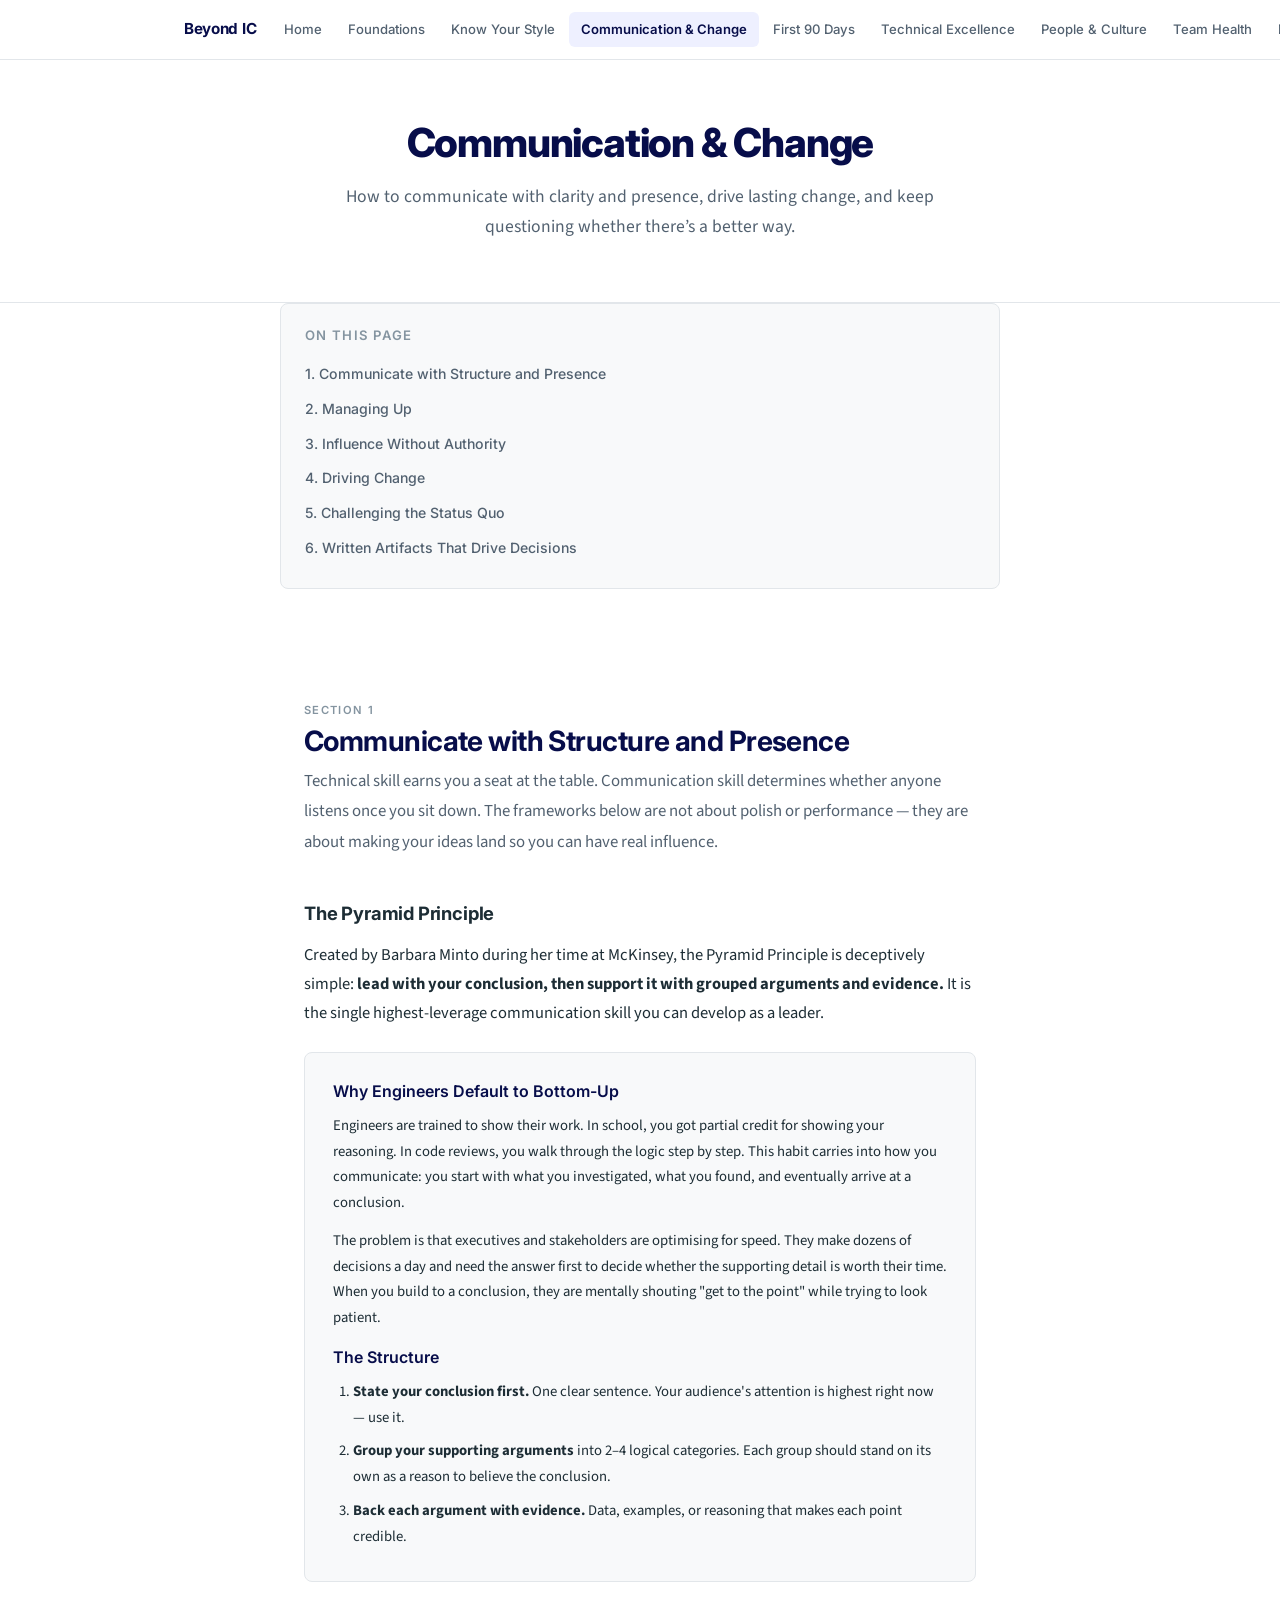
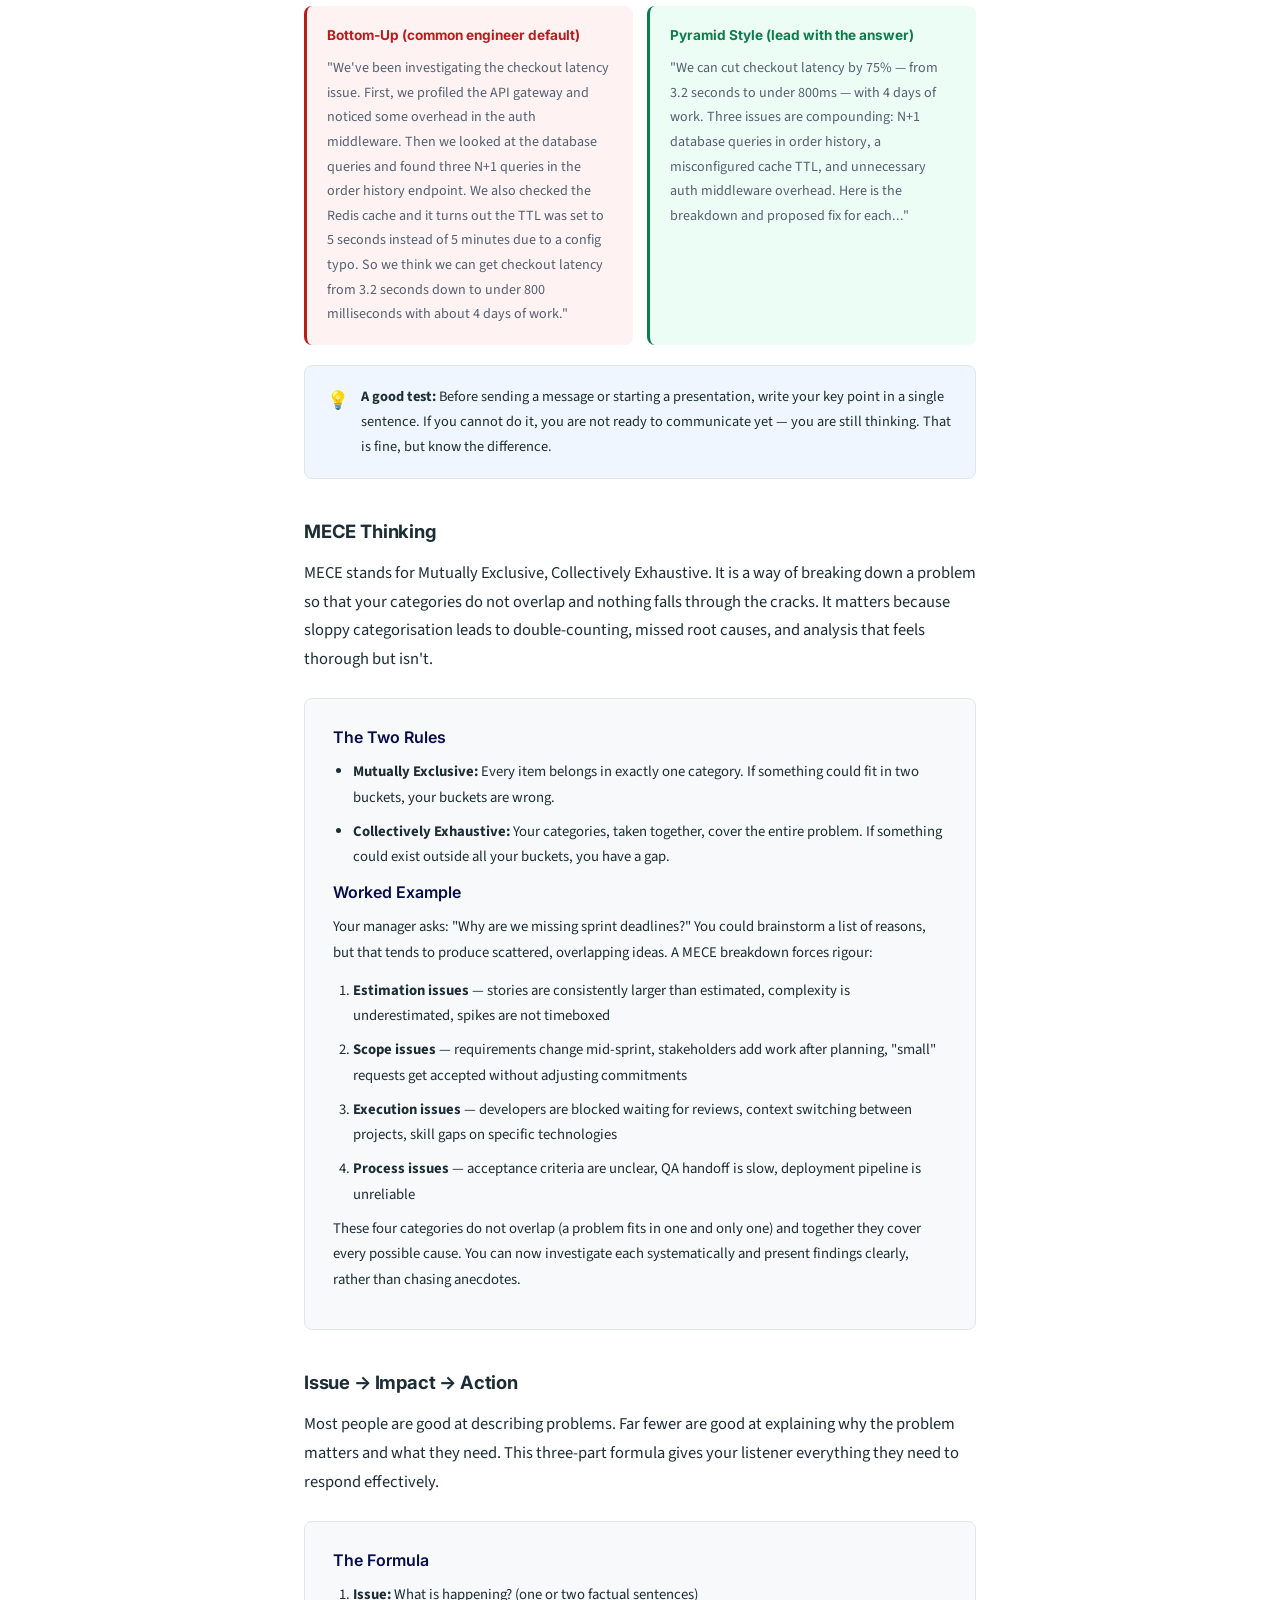
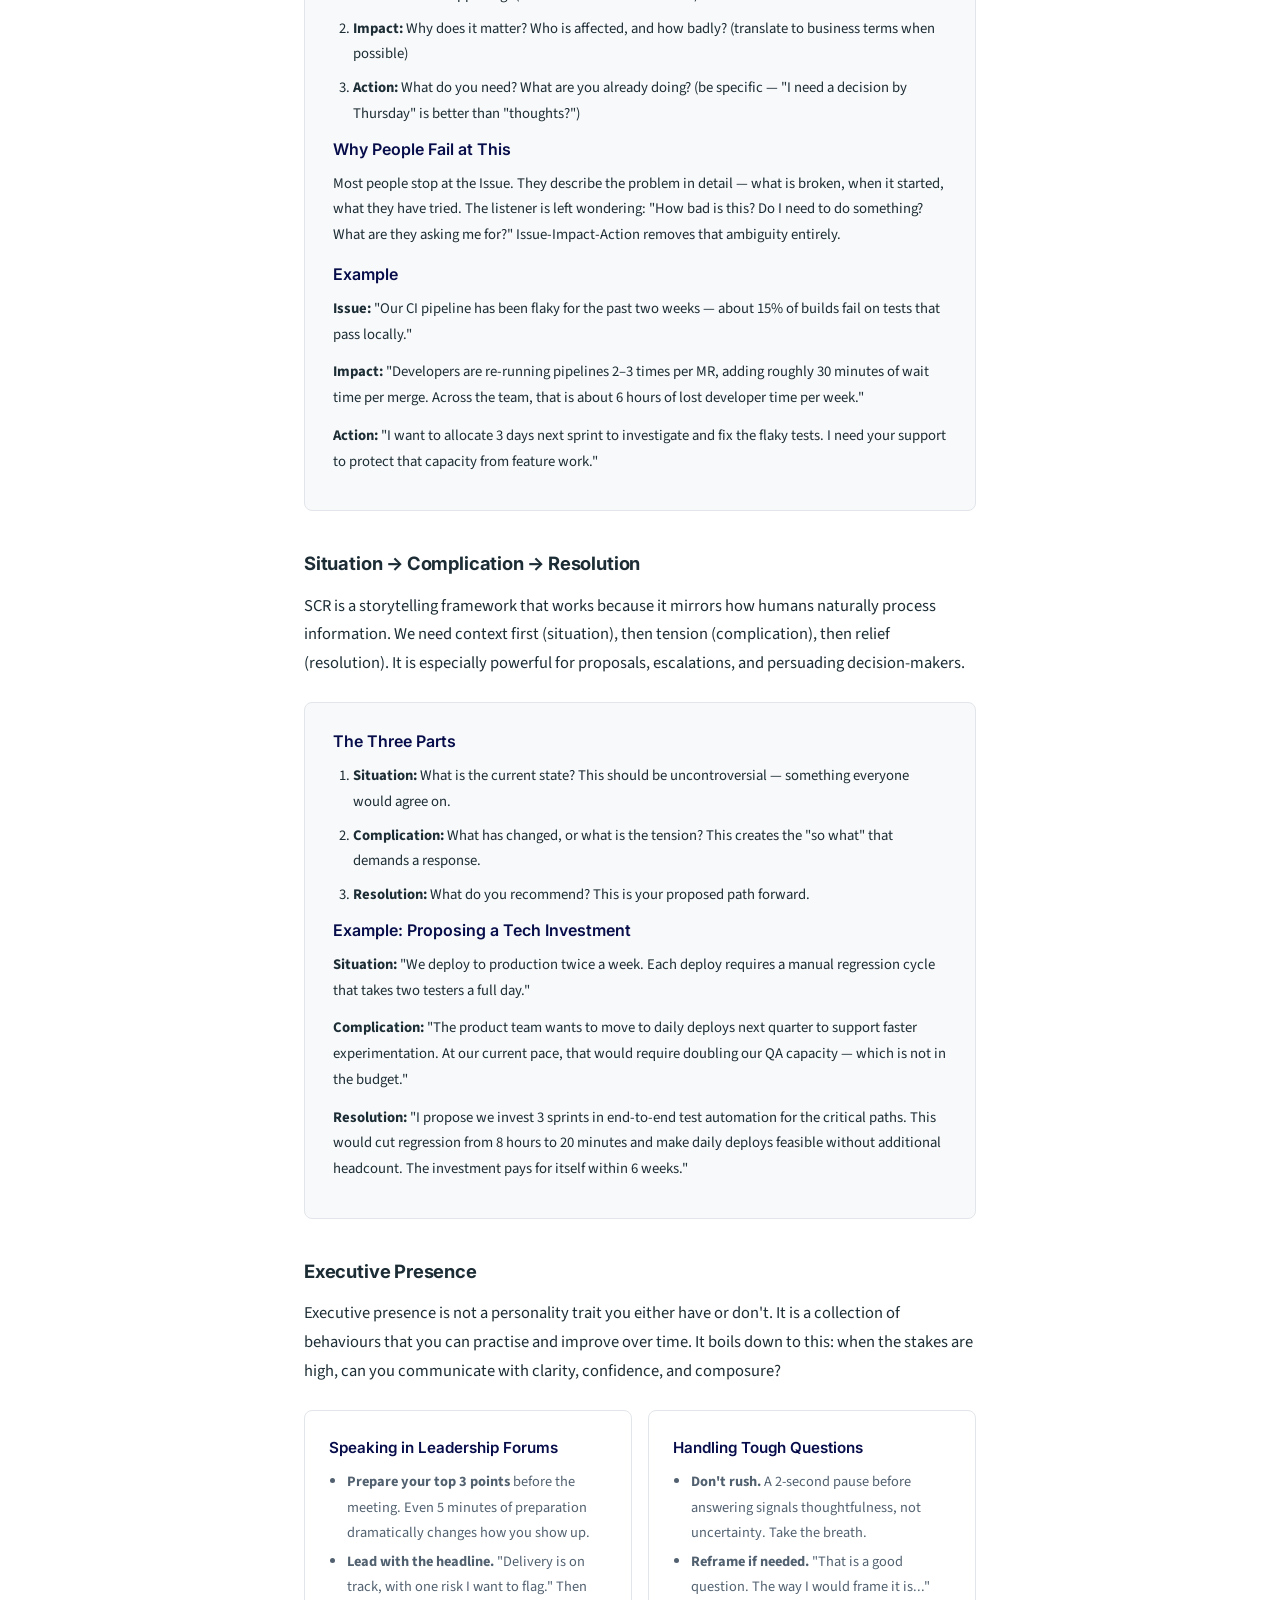
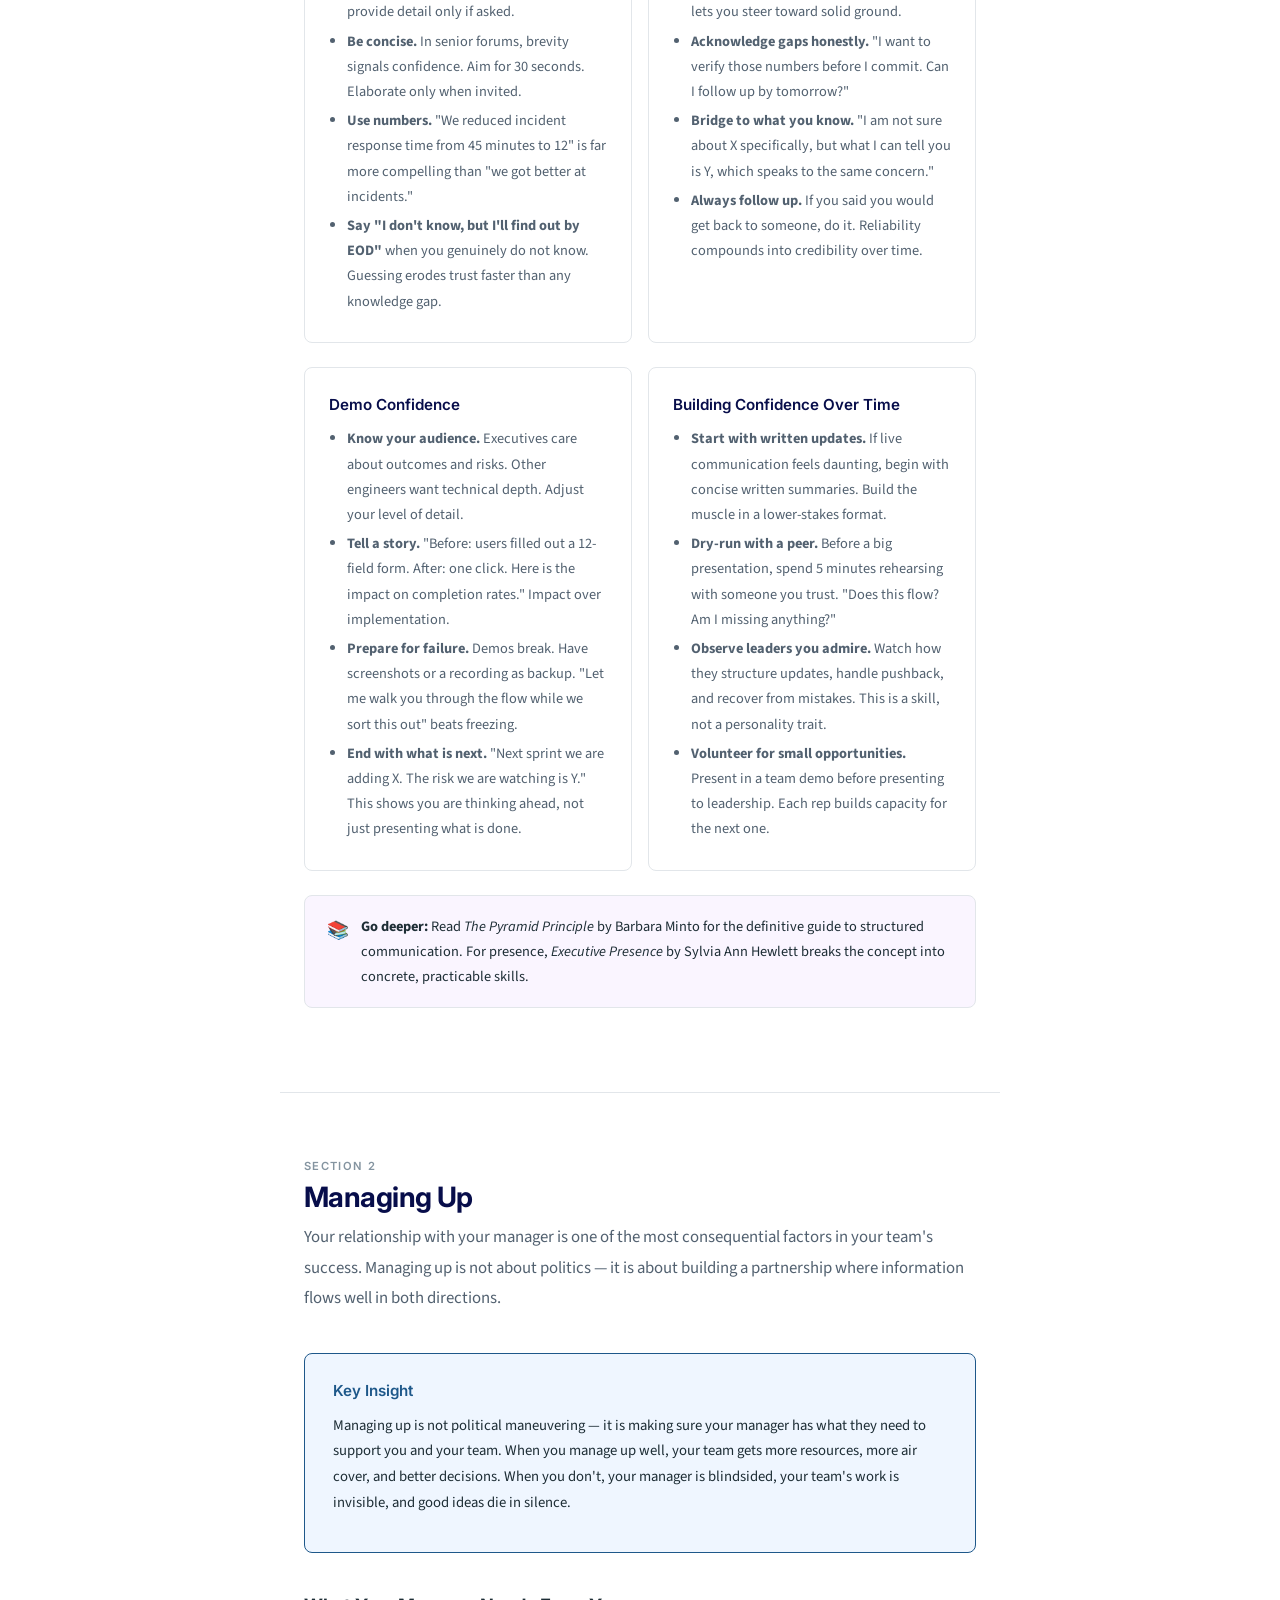
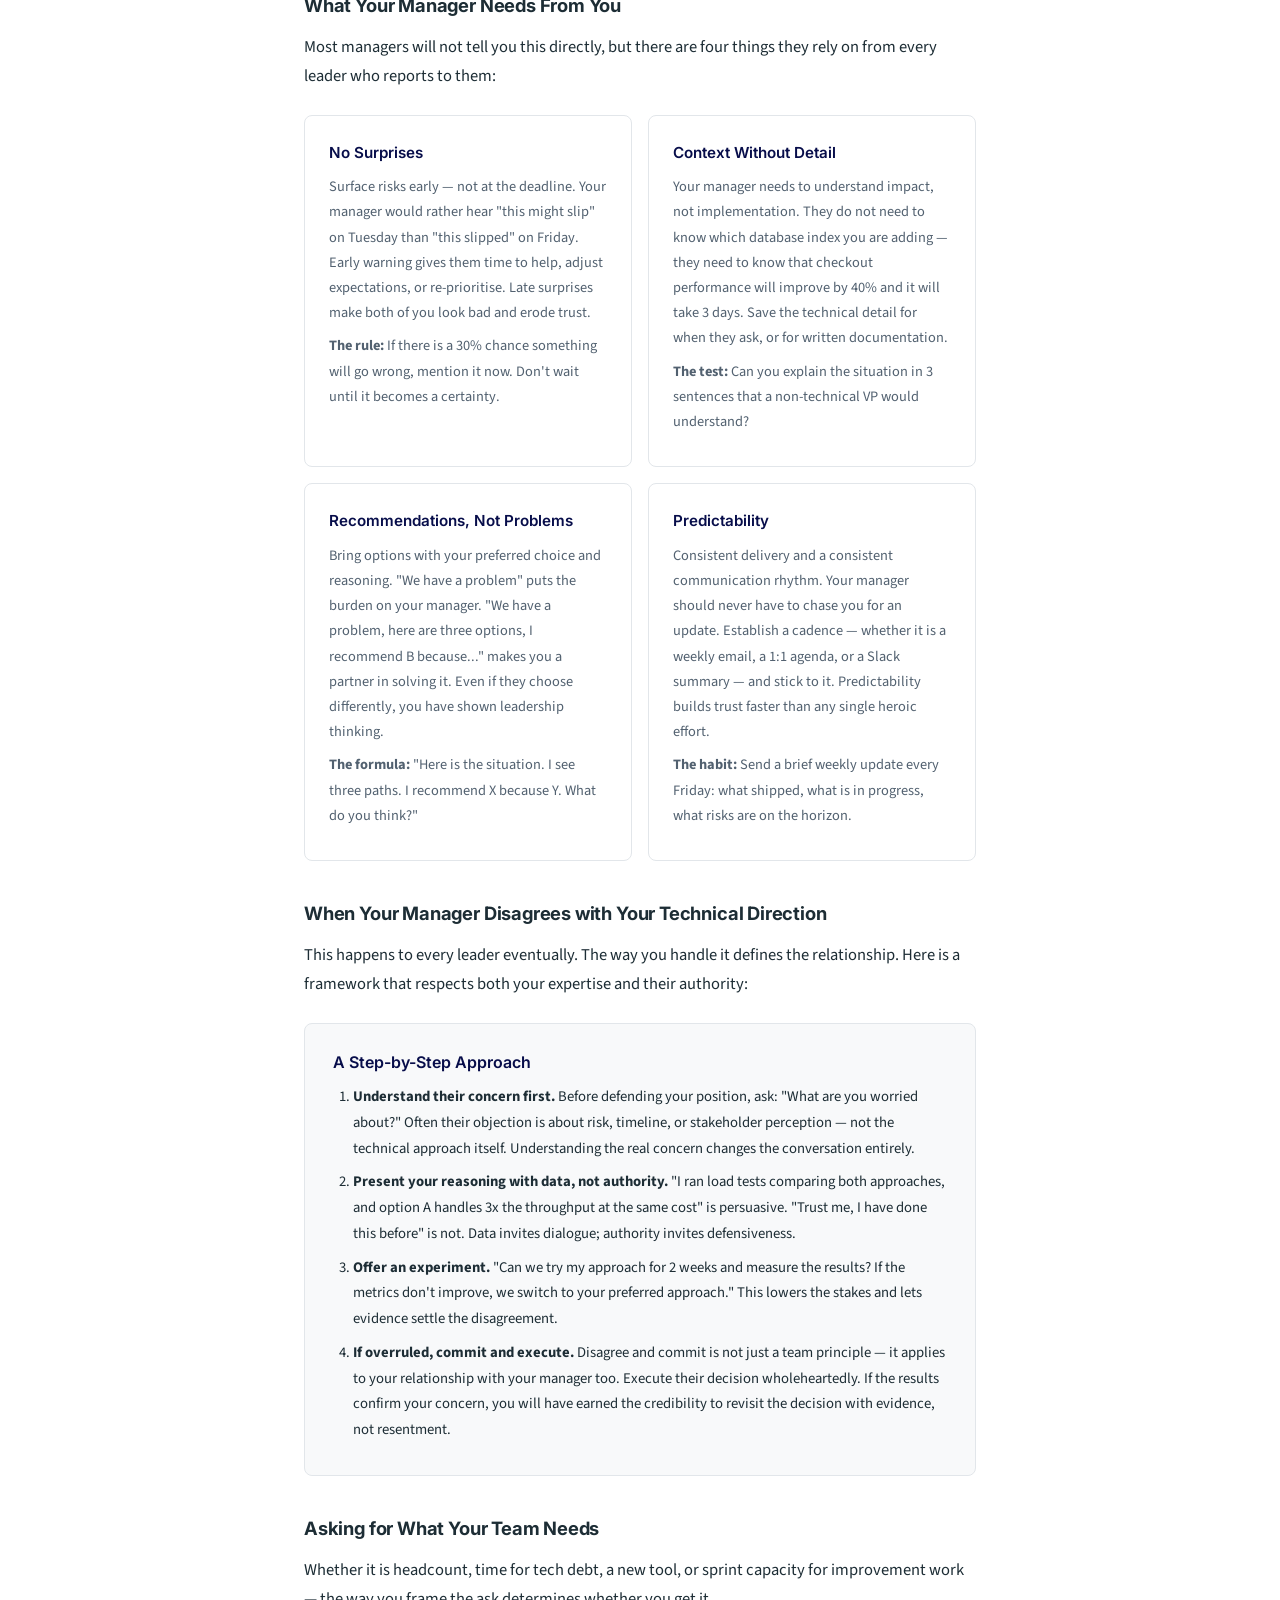
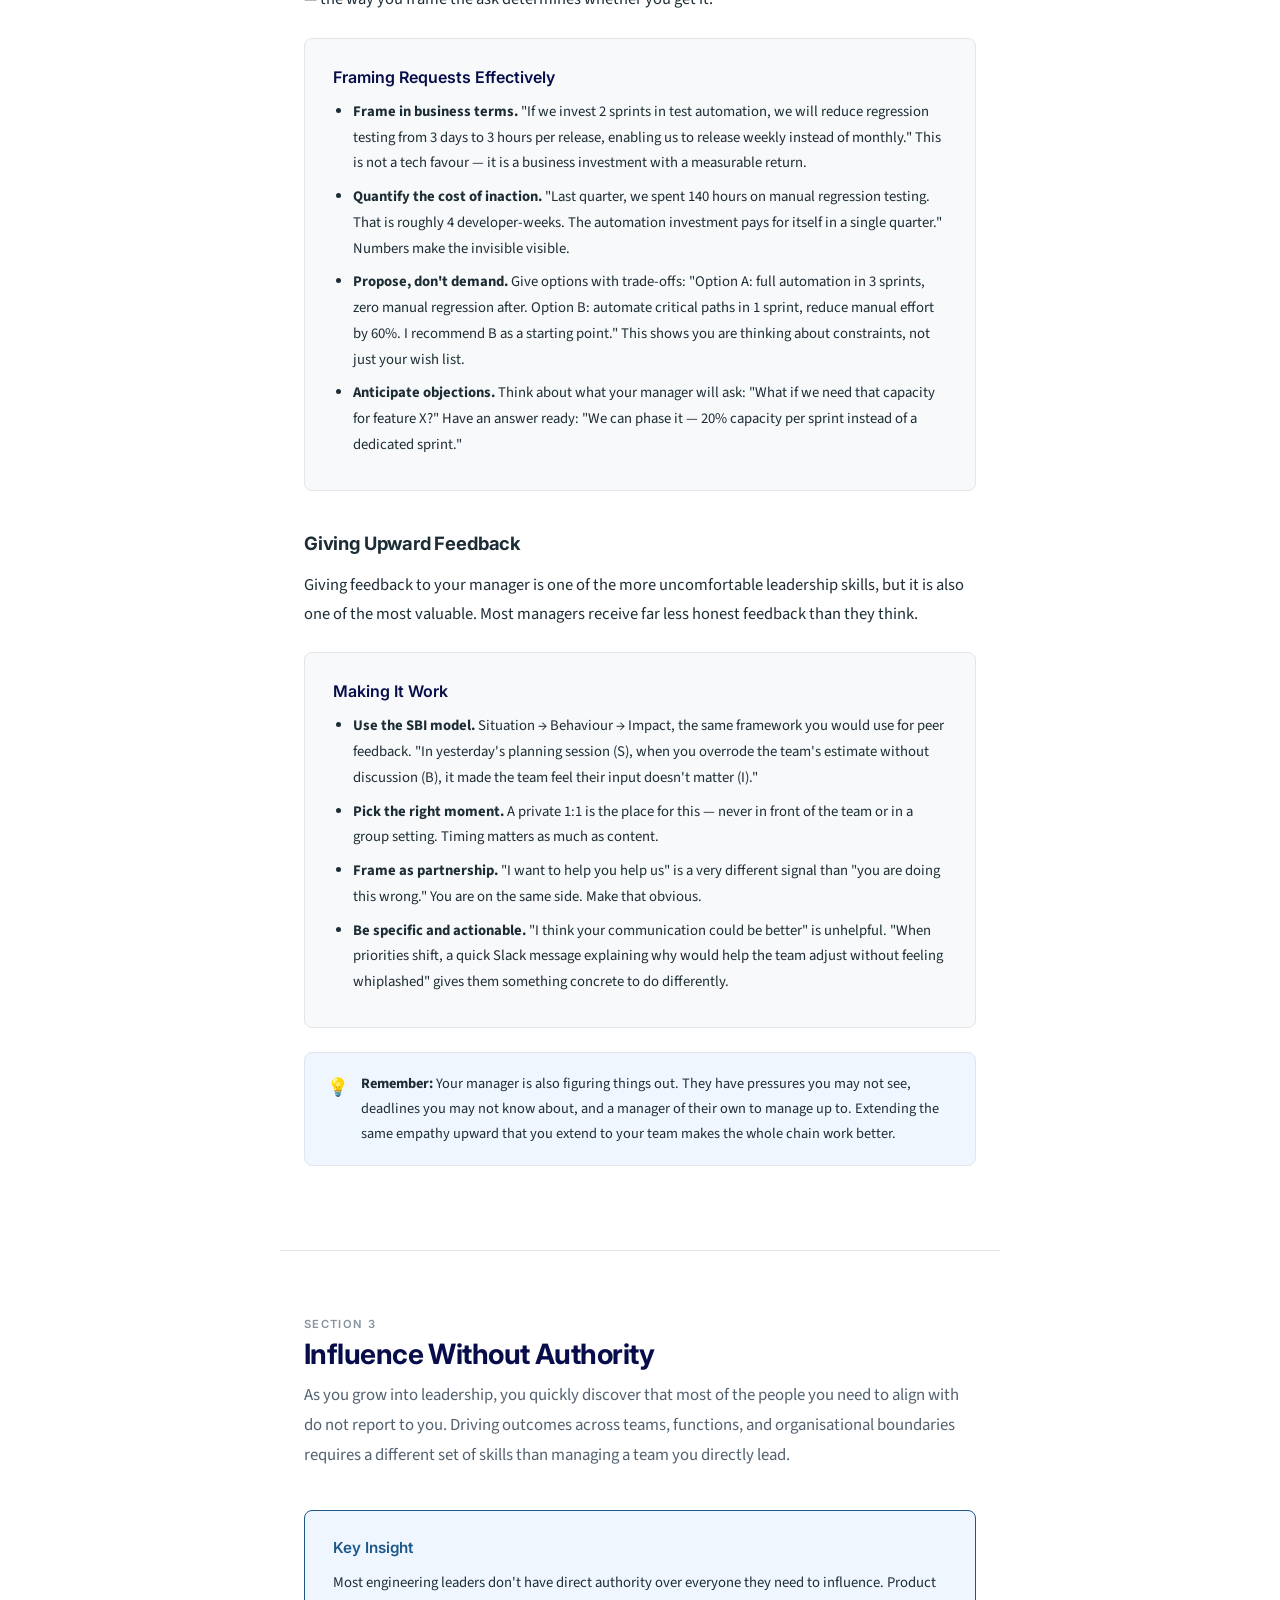
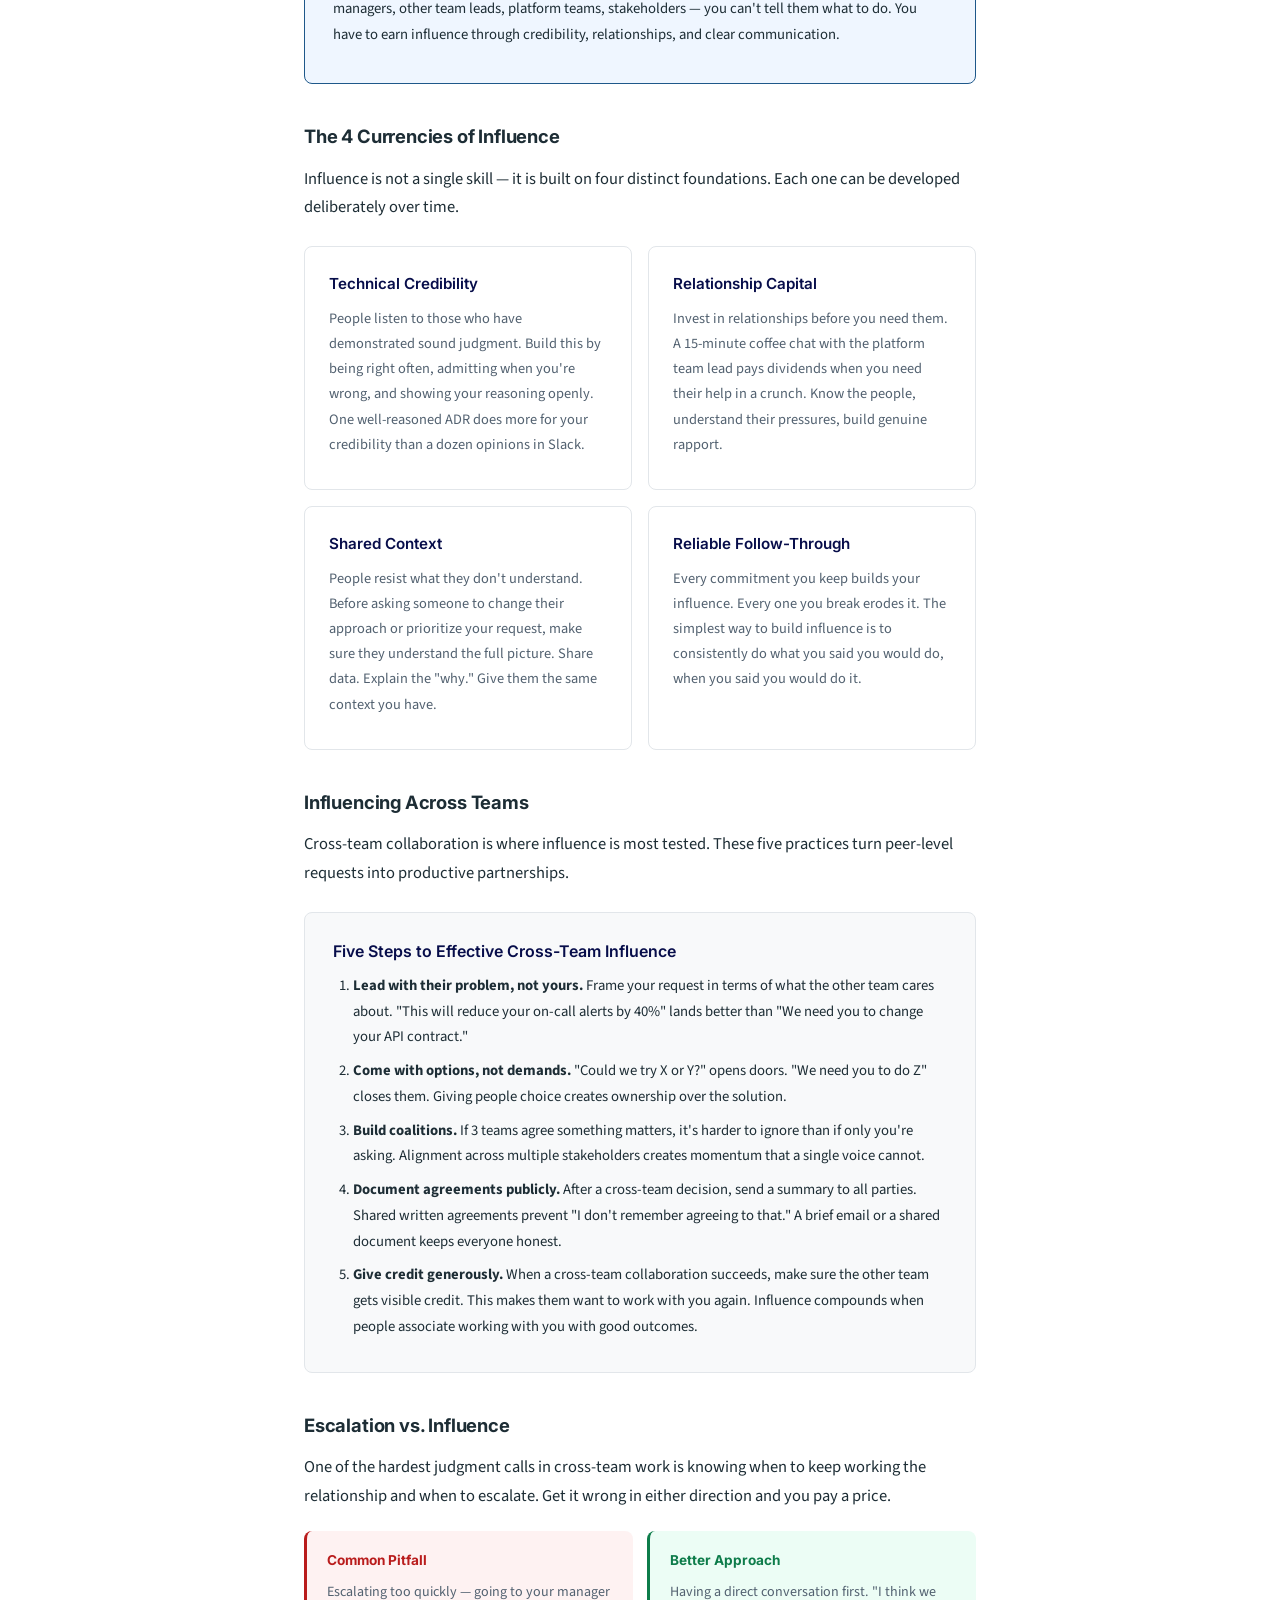
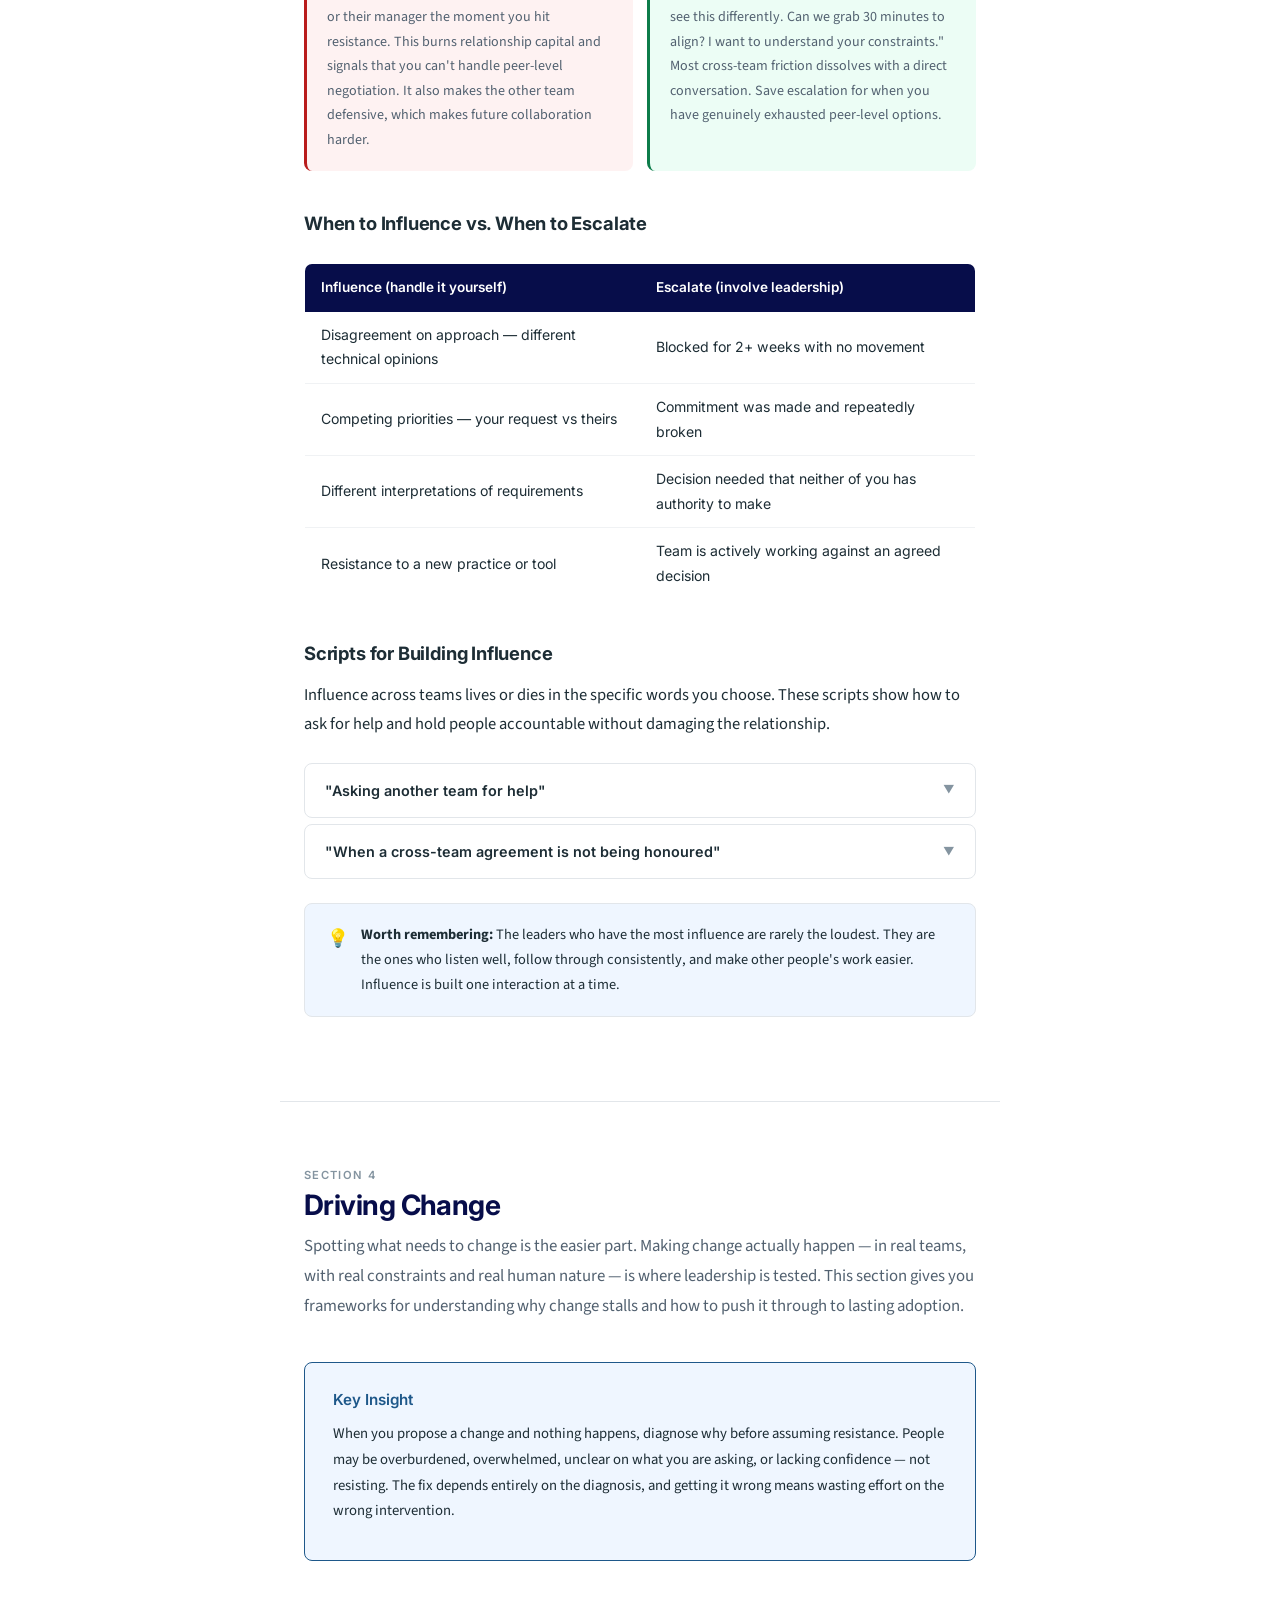
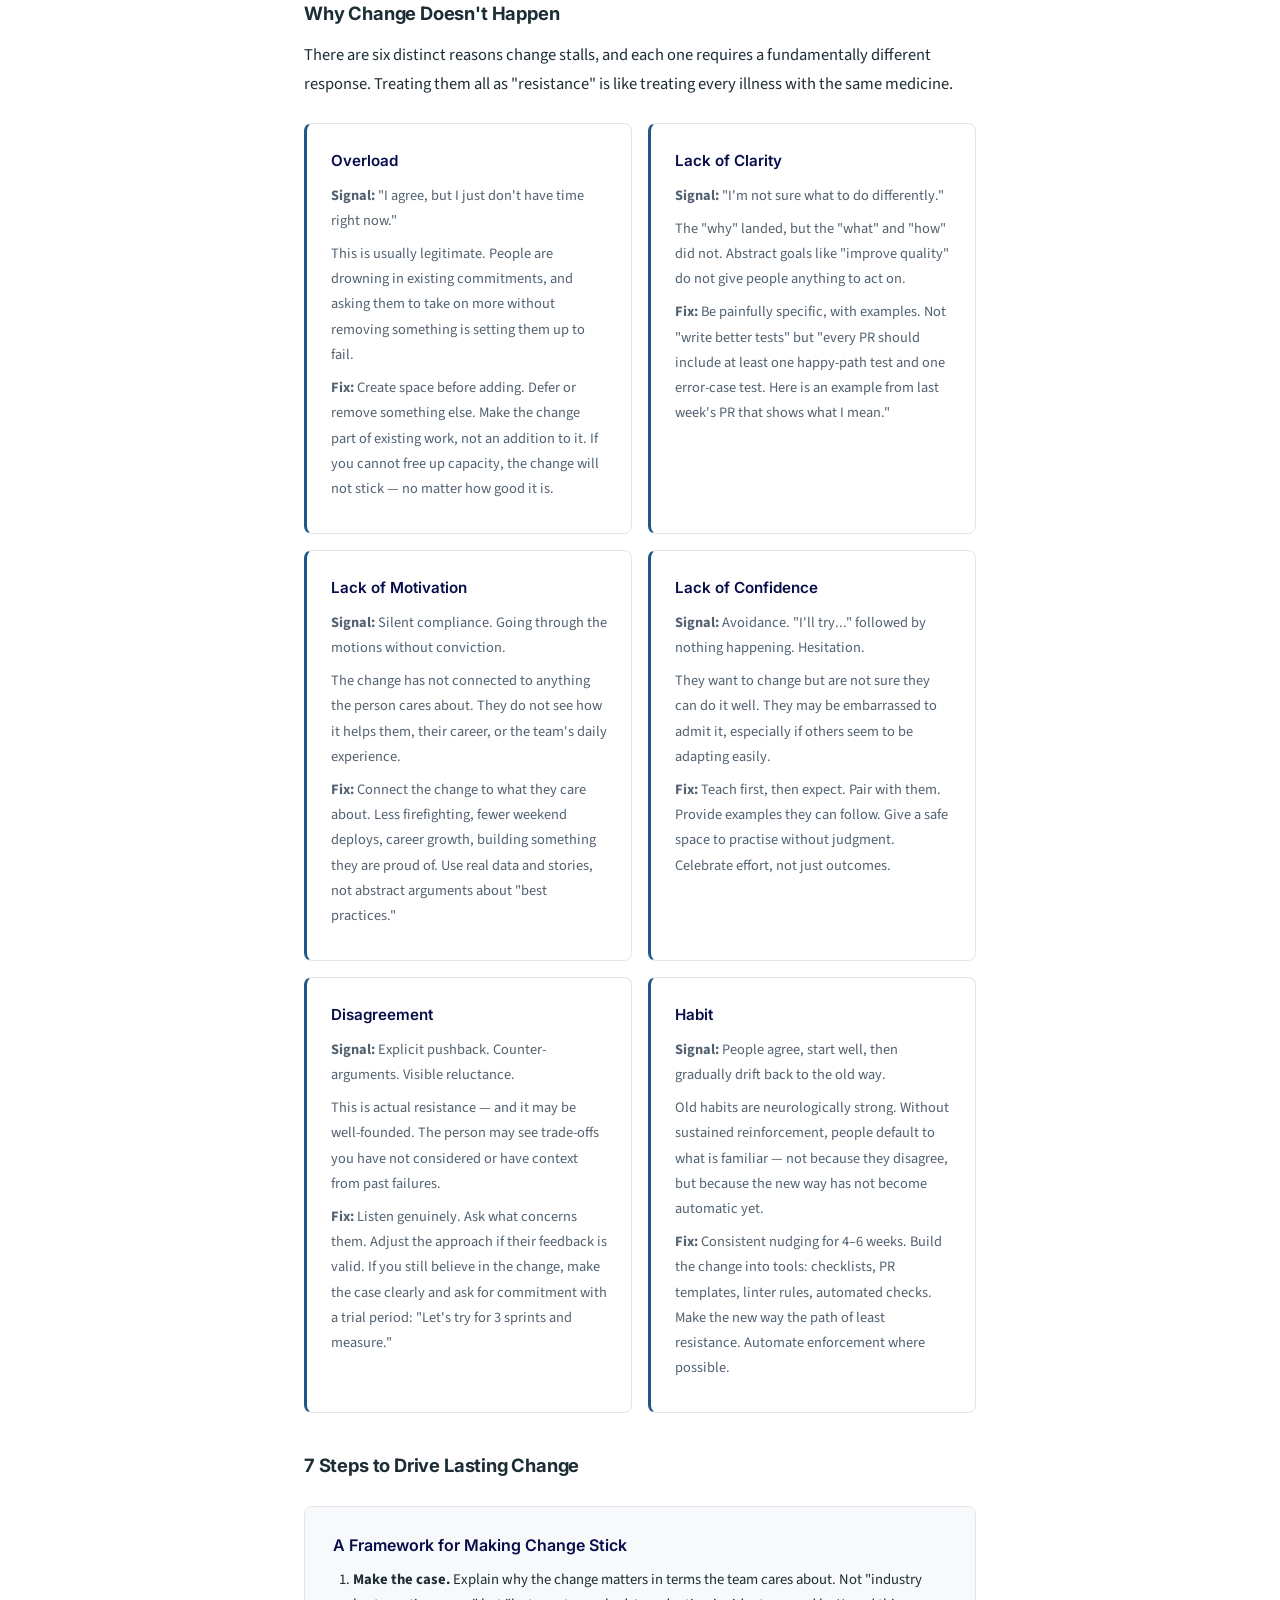
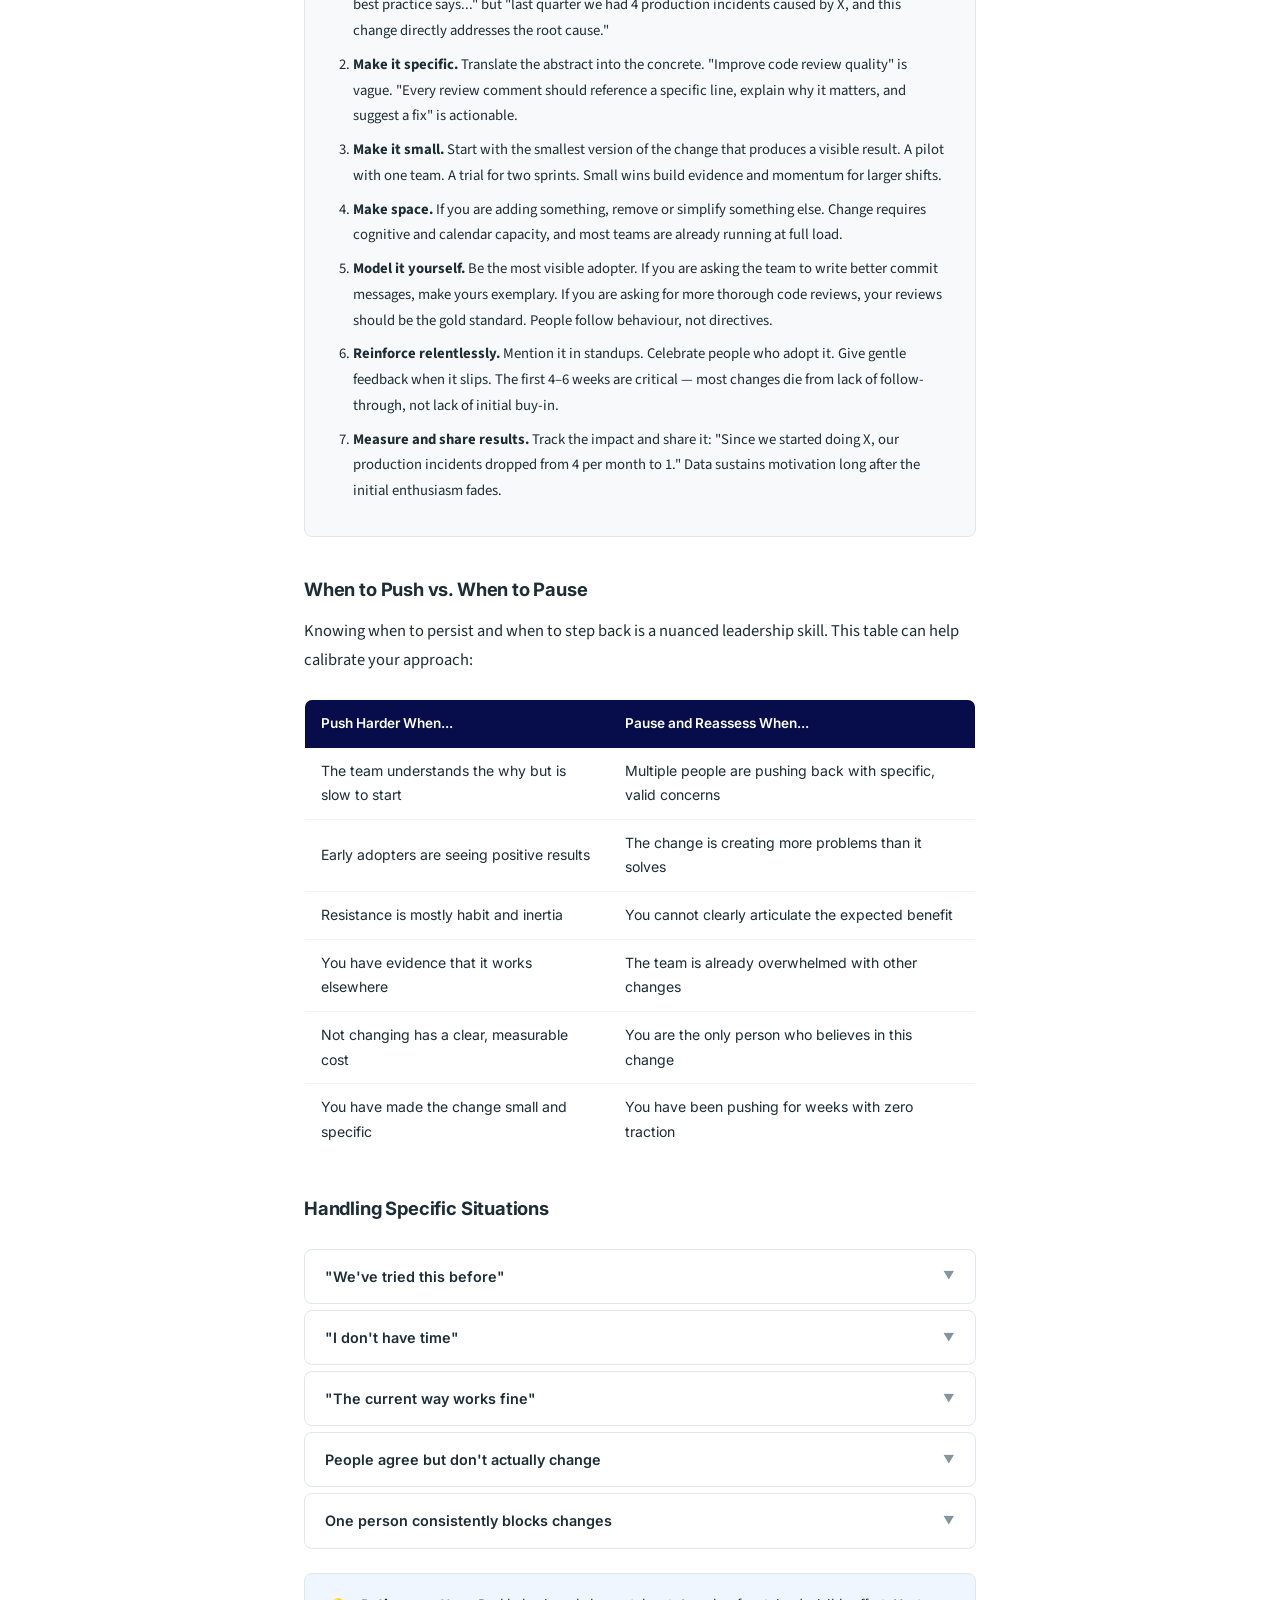
==== commit 8cf28dba: "Add dedicated Know Your Style page with leadership personality types - Create leadership-styles.html" ====
--- a/communication-change.html
+++ b/communication-change.html
@@ -18,6 +18,7 @@
       <div class="nav-links" id="navLinks">
         <a href="index.html">Home</a>
         <a href="foundations.html">Foundations</a>
+        <a href="leadership-styles.html">Know Your Style</a>
         <a href="communication-change.html">Communication &amp; Change</a>
         <a href="first-90-days.html">First 90 Days</a>
         <a href="technical-excellence.html">Technical Excellence</a>
@@ -747,6 +748,7 @@
     <div class="footer-links">
       <a href="index.html">Home</a>
       <a href="foundations.html">Foundations</a>
+      <a href="leadership-styles.html">Know Your Style</a>
       <a href="communication-change.html">Communication &amp; Change</a>
       <a href="first-90-days.html">First 90 Days</a>
       <a href="technical-excellence.html">Technical Excellence</a>
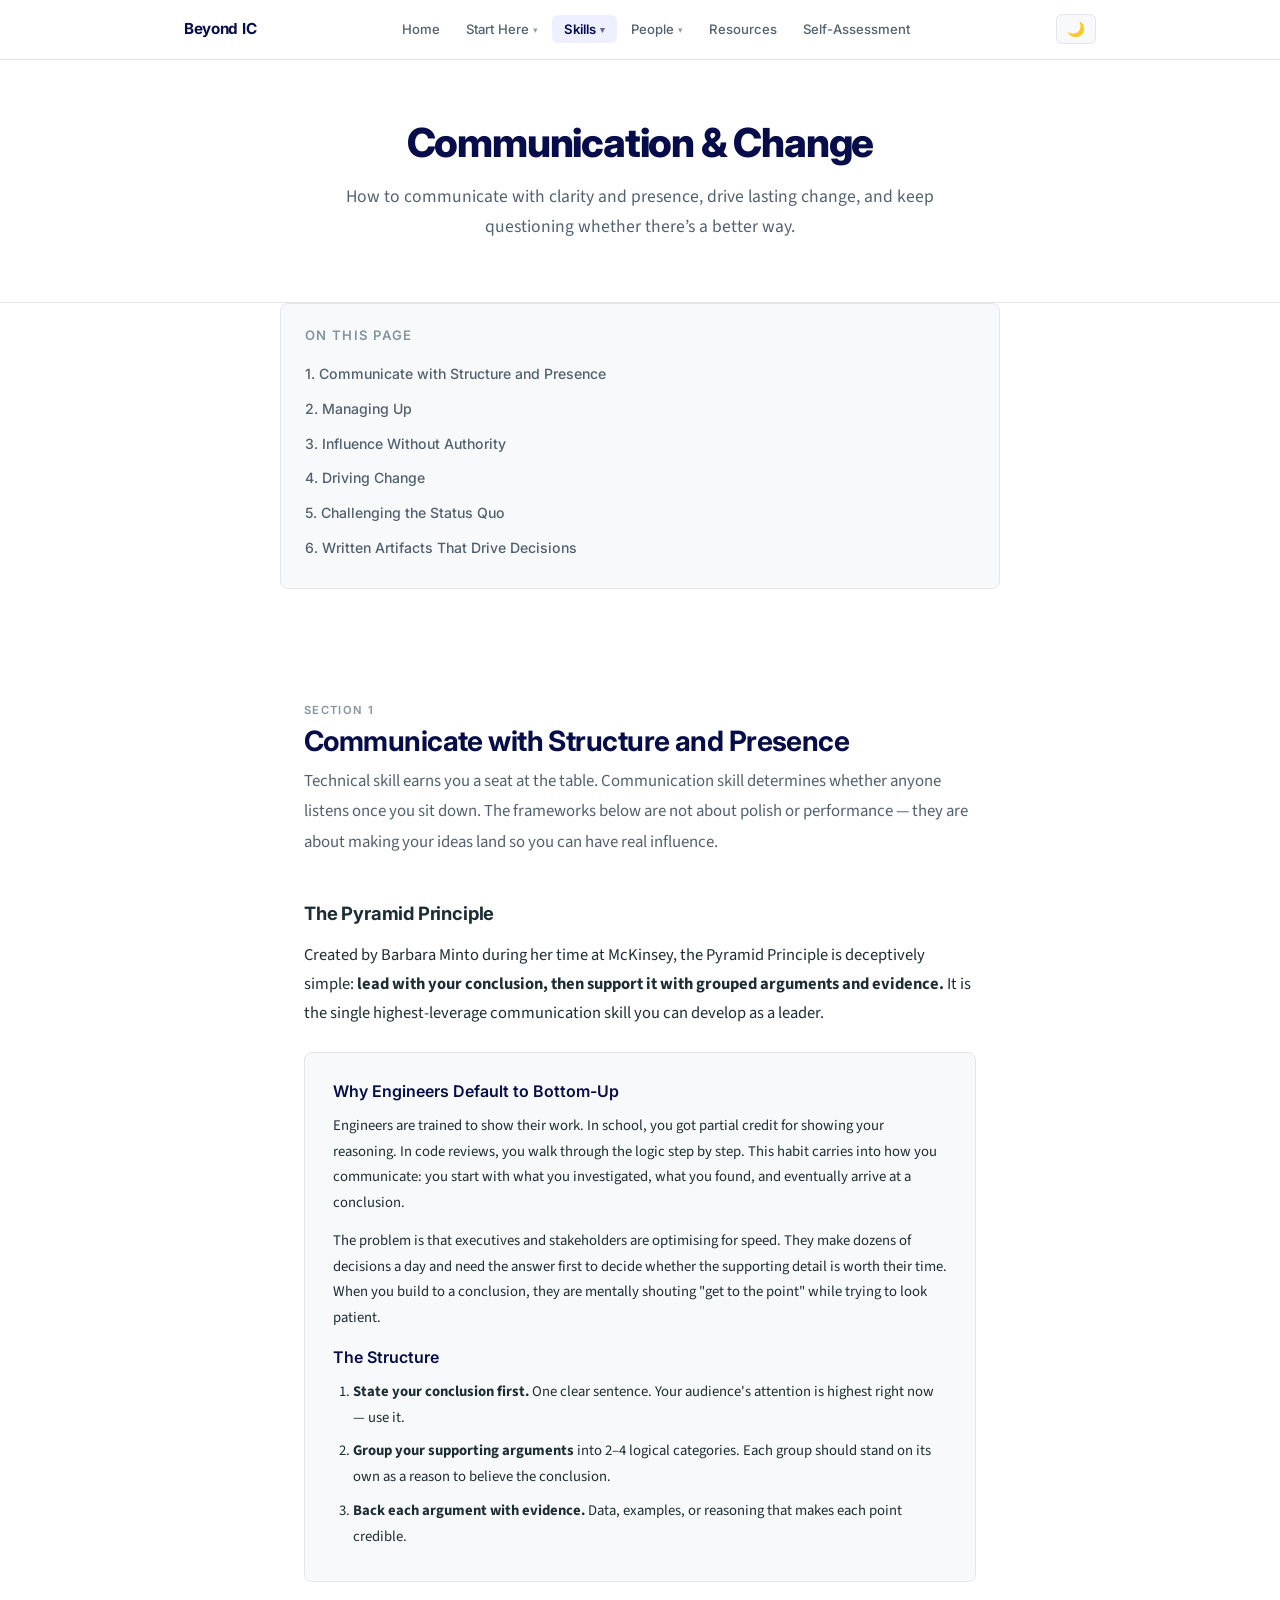
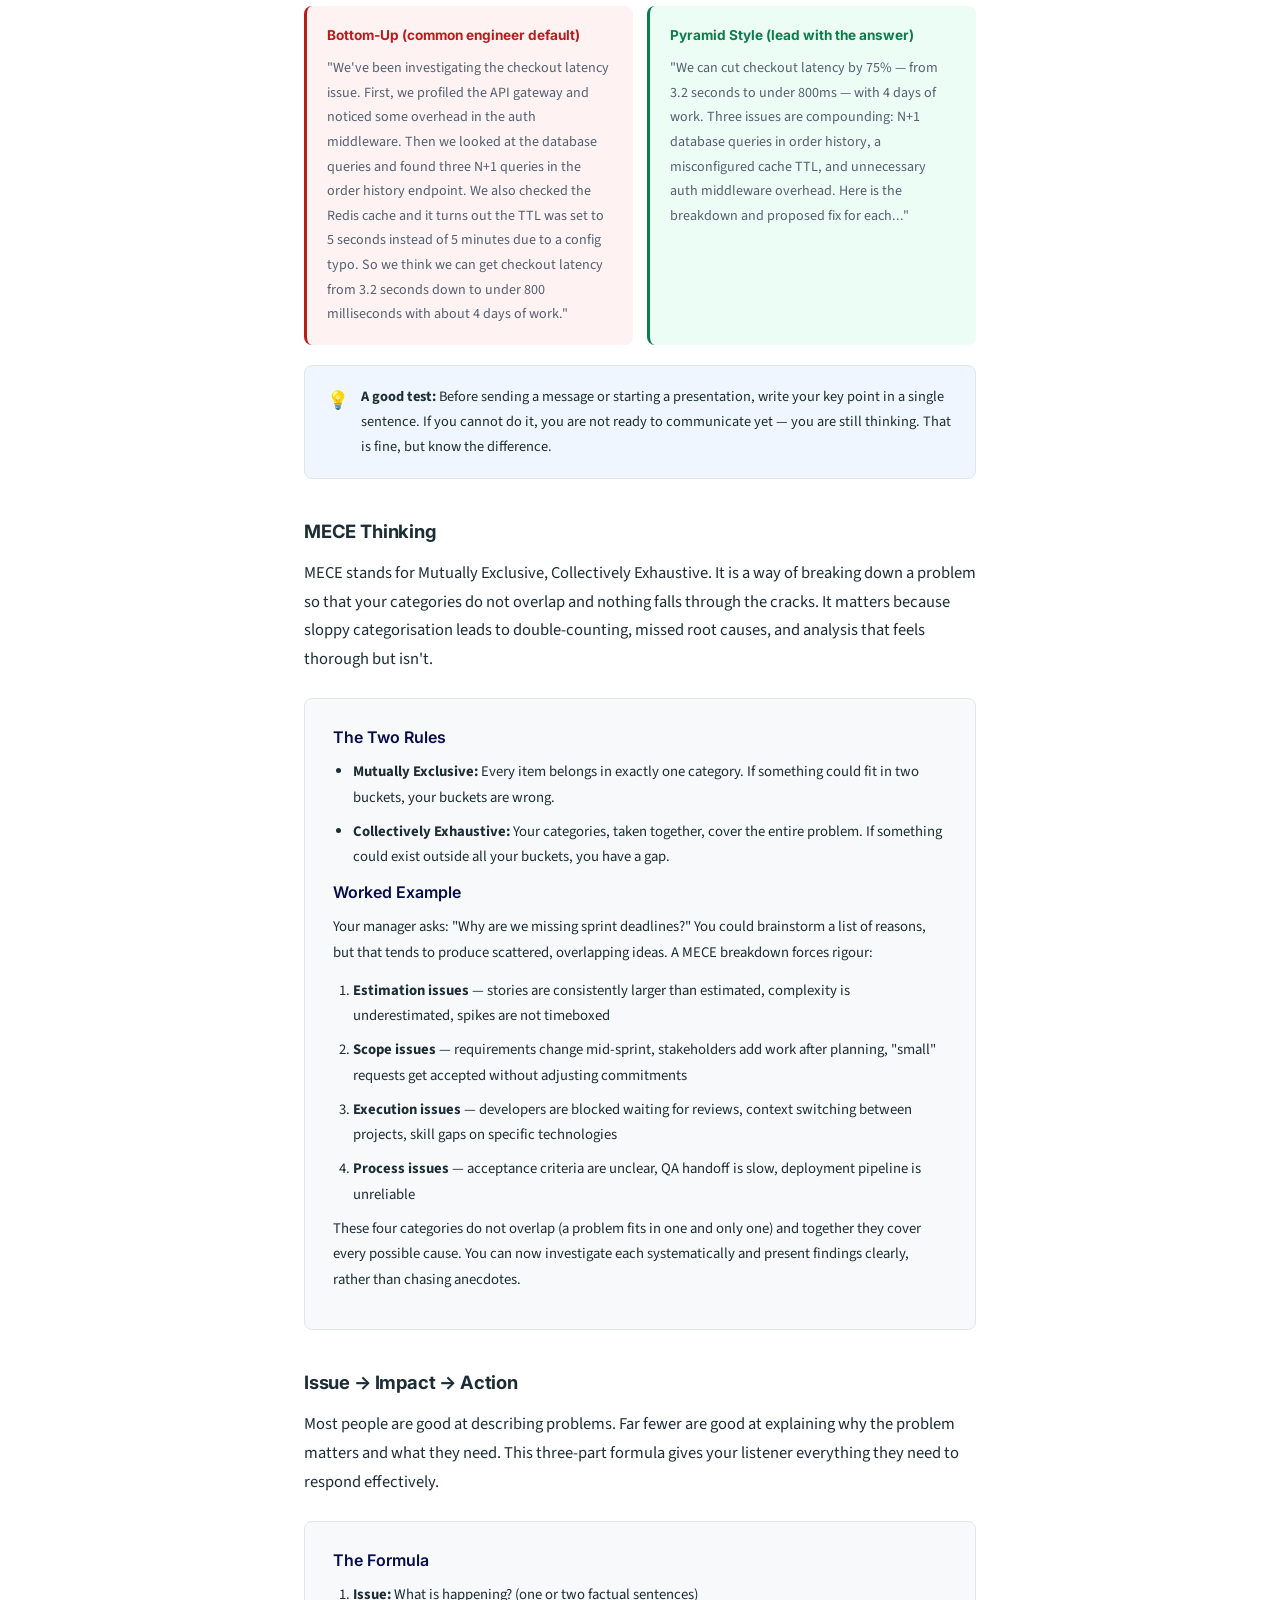
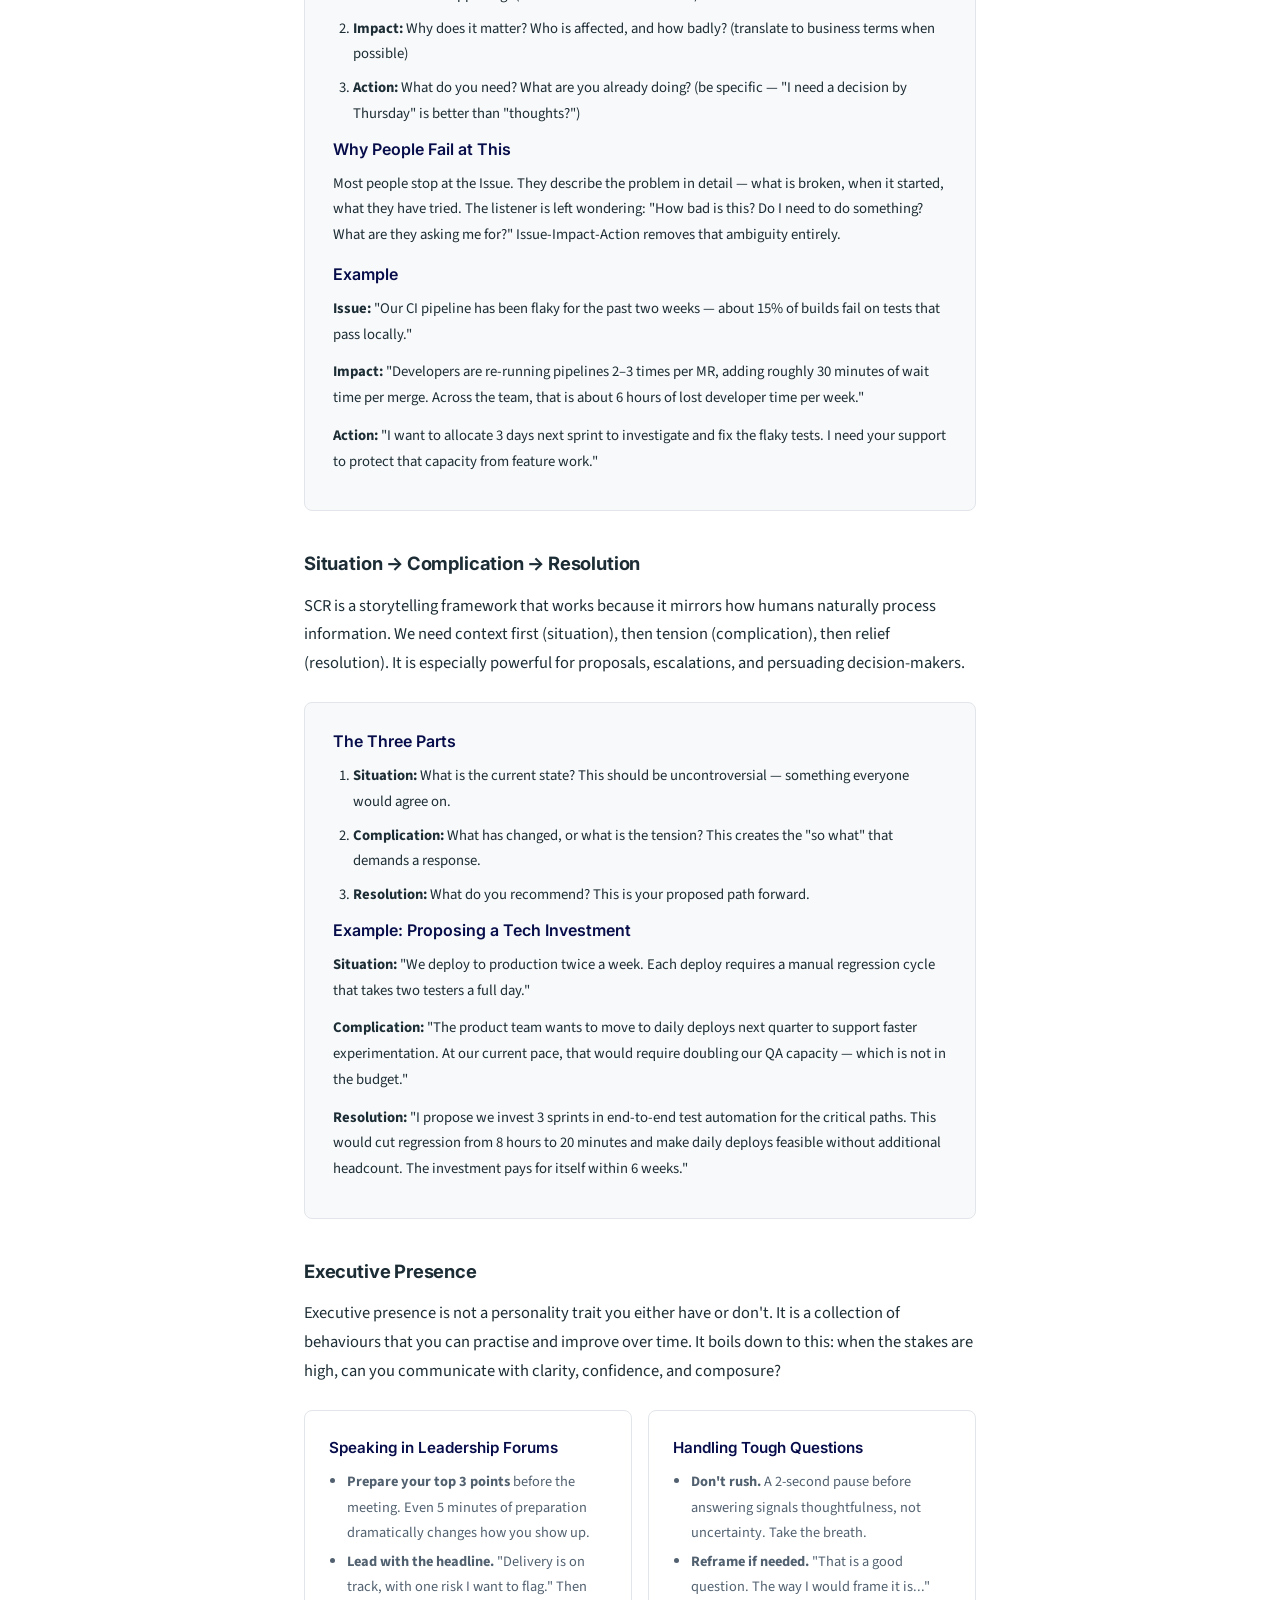
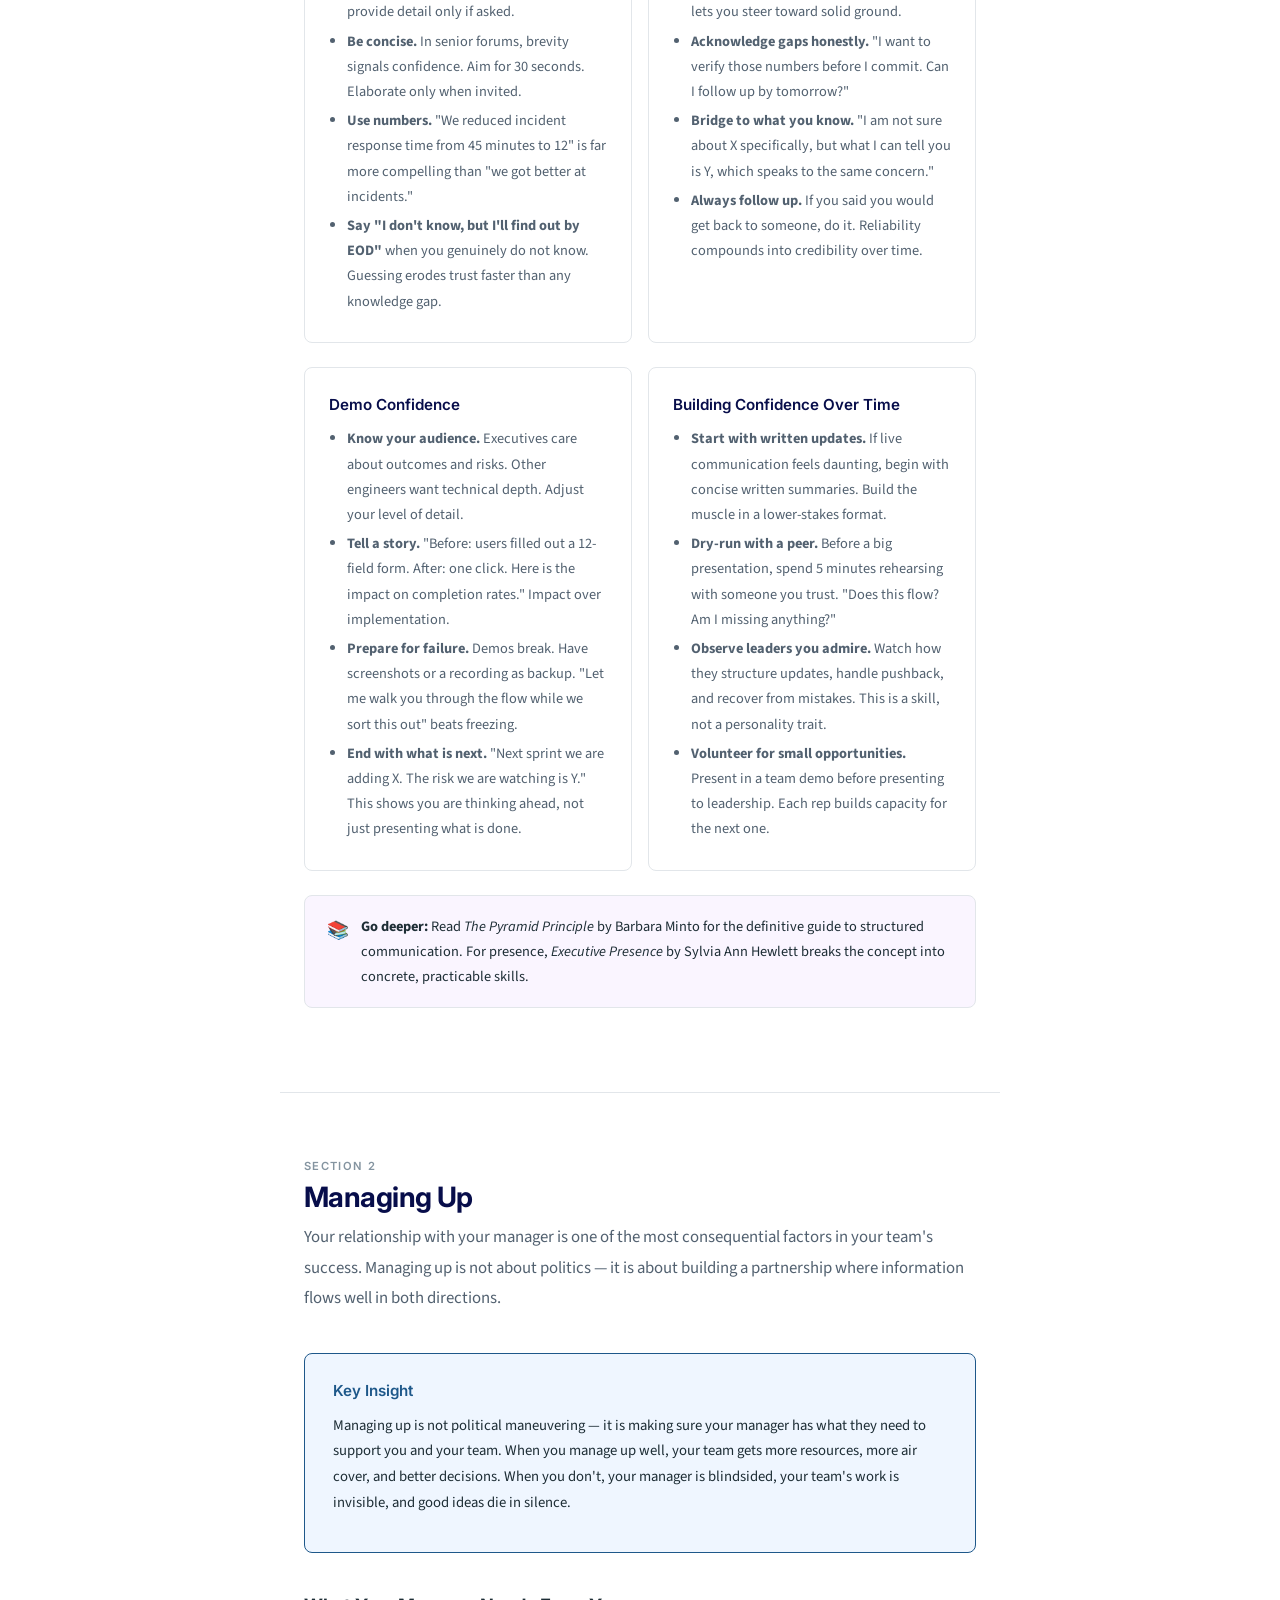
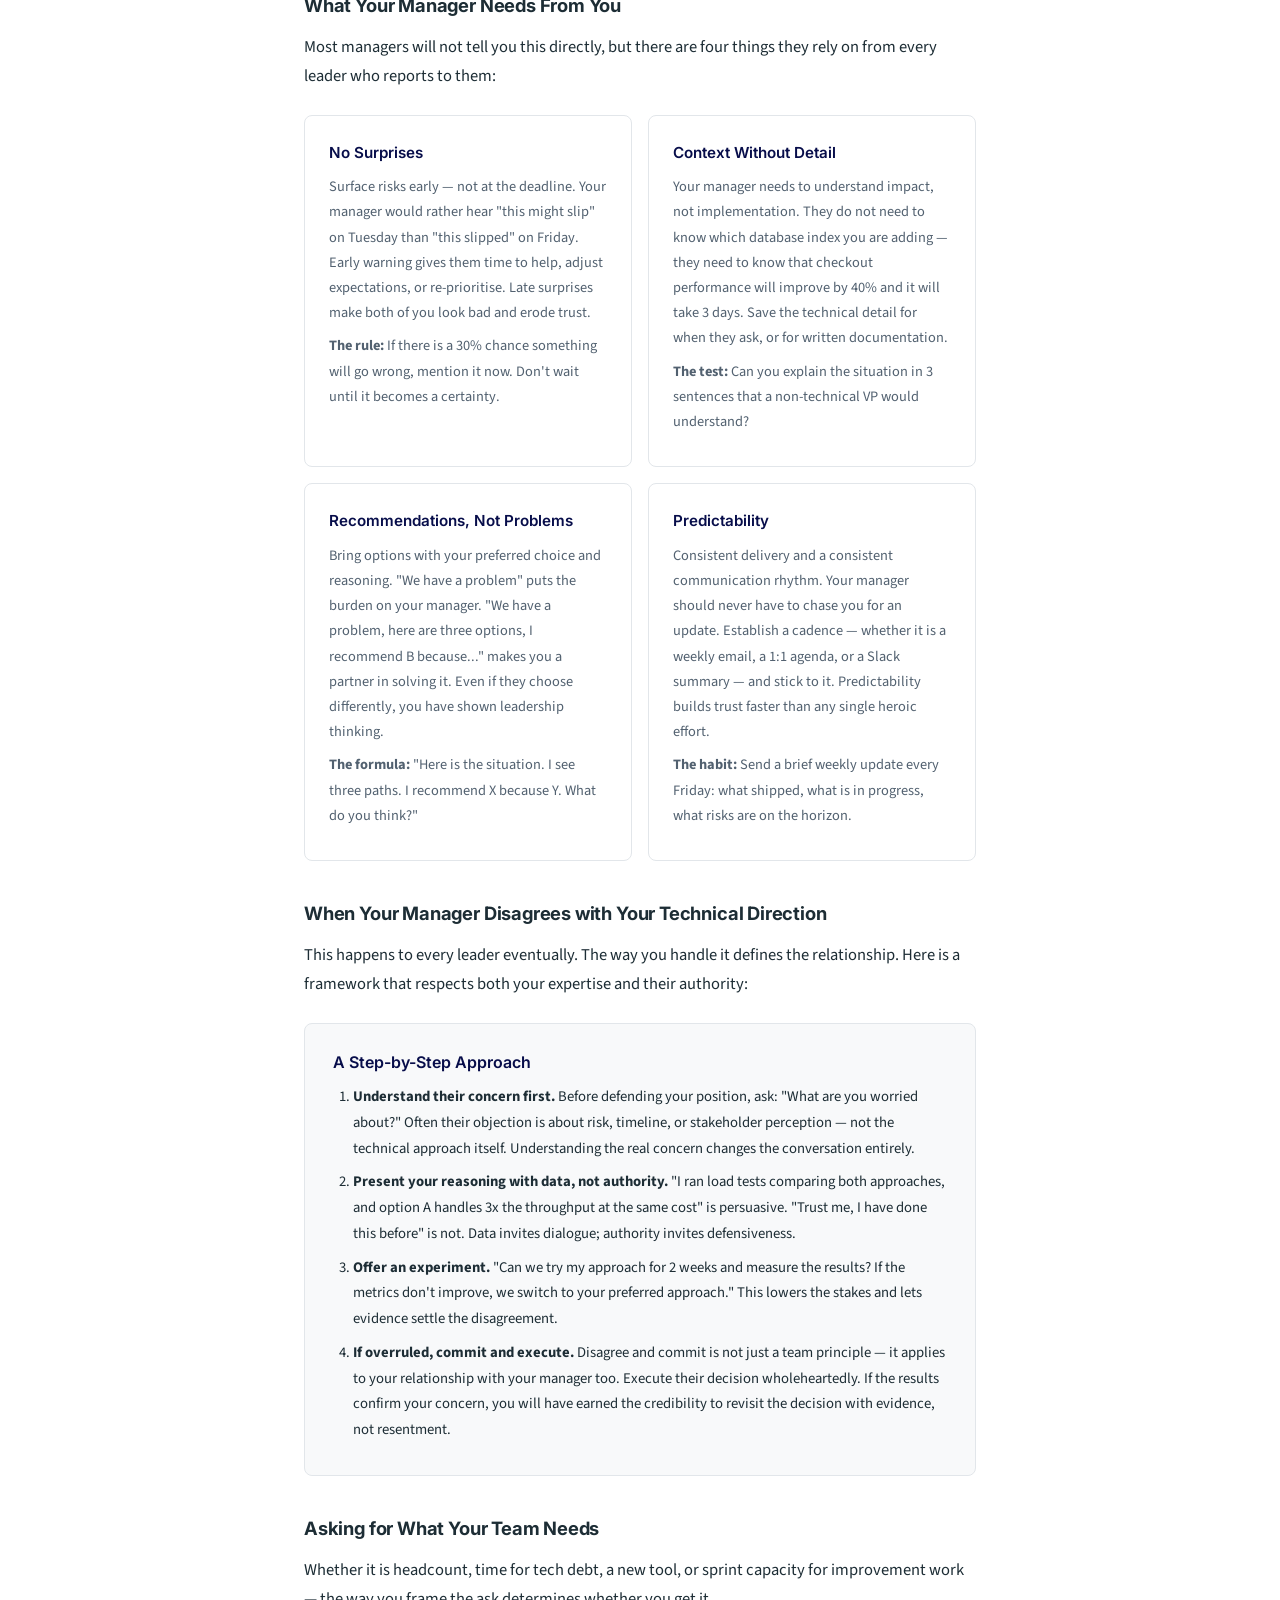
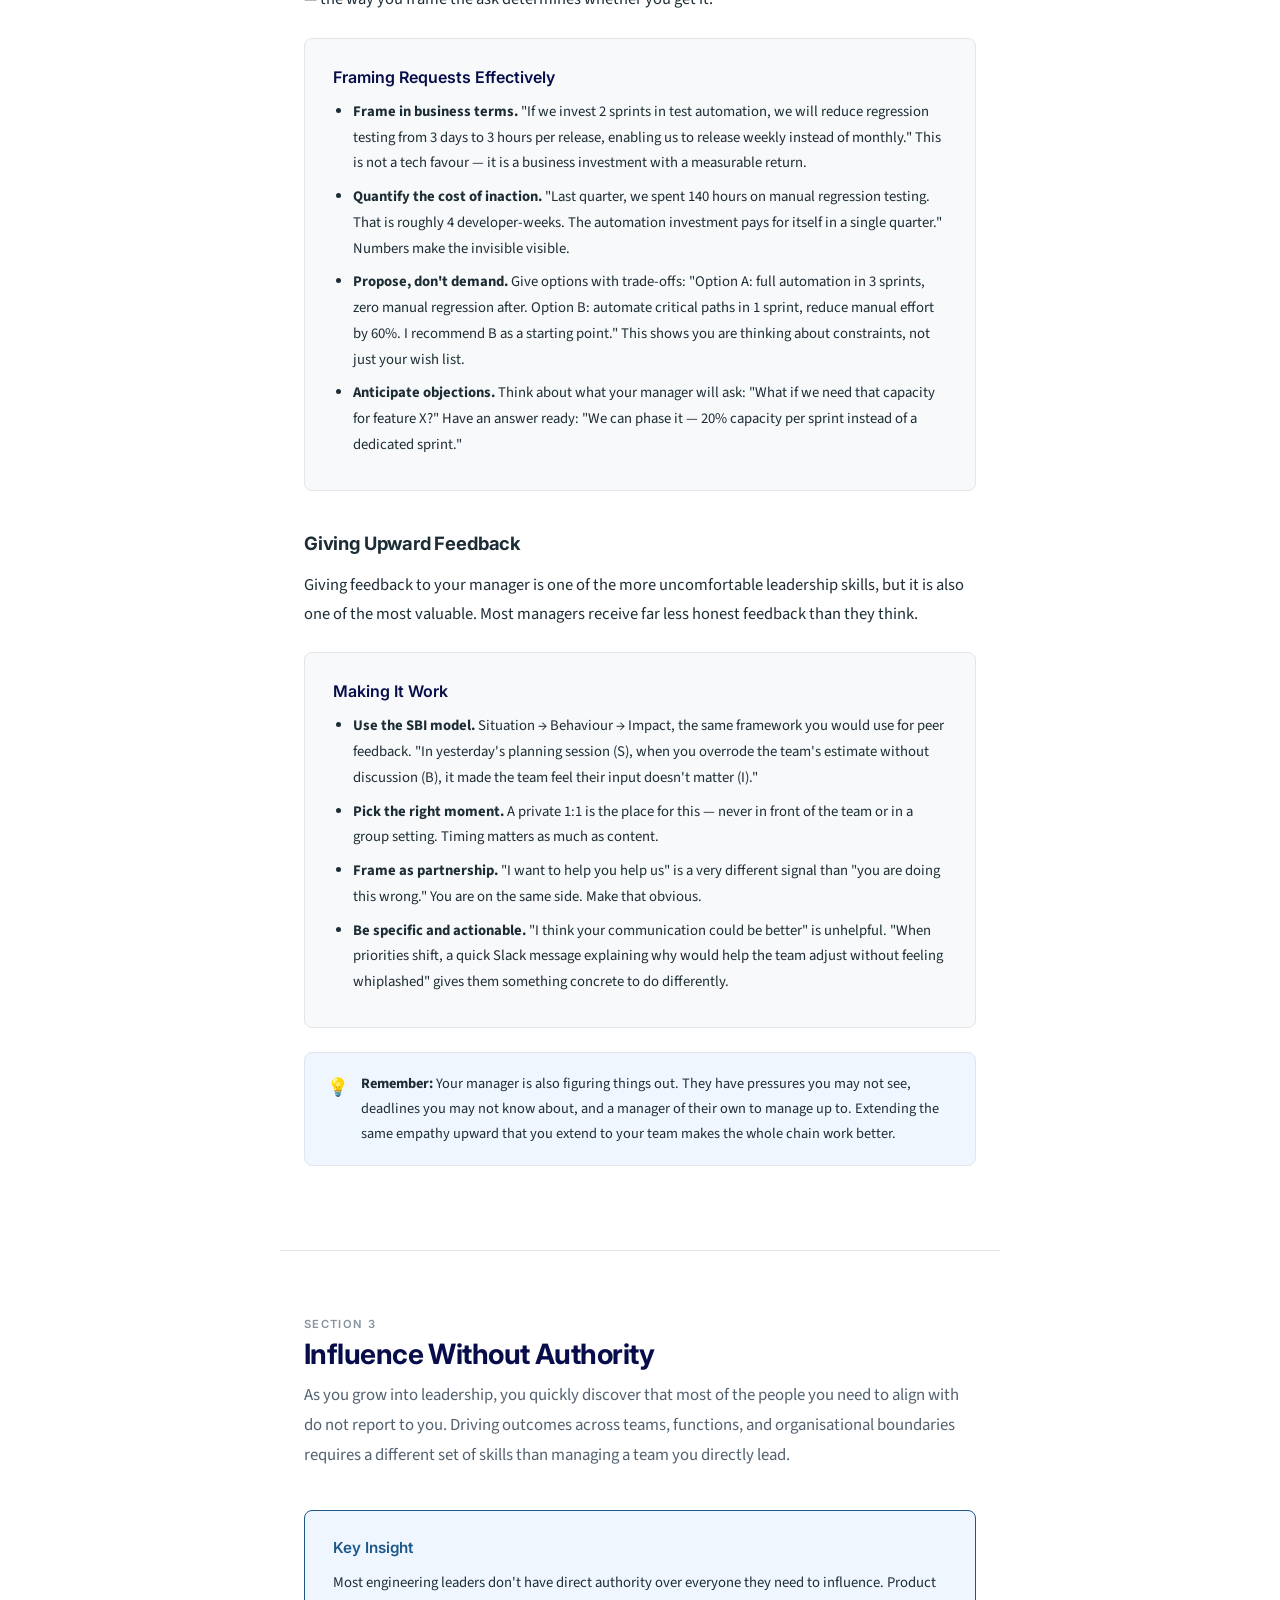
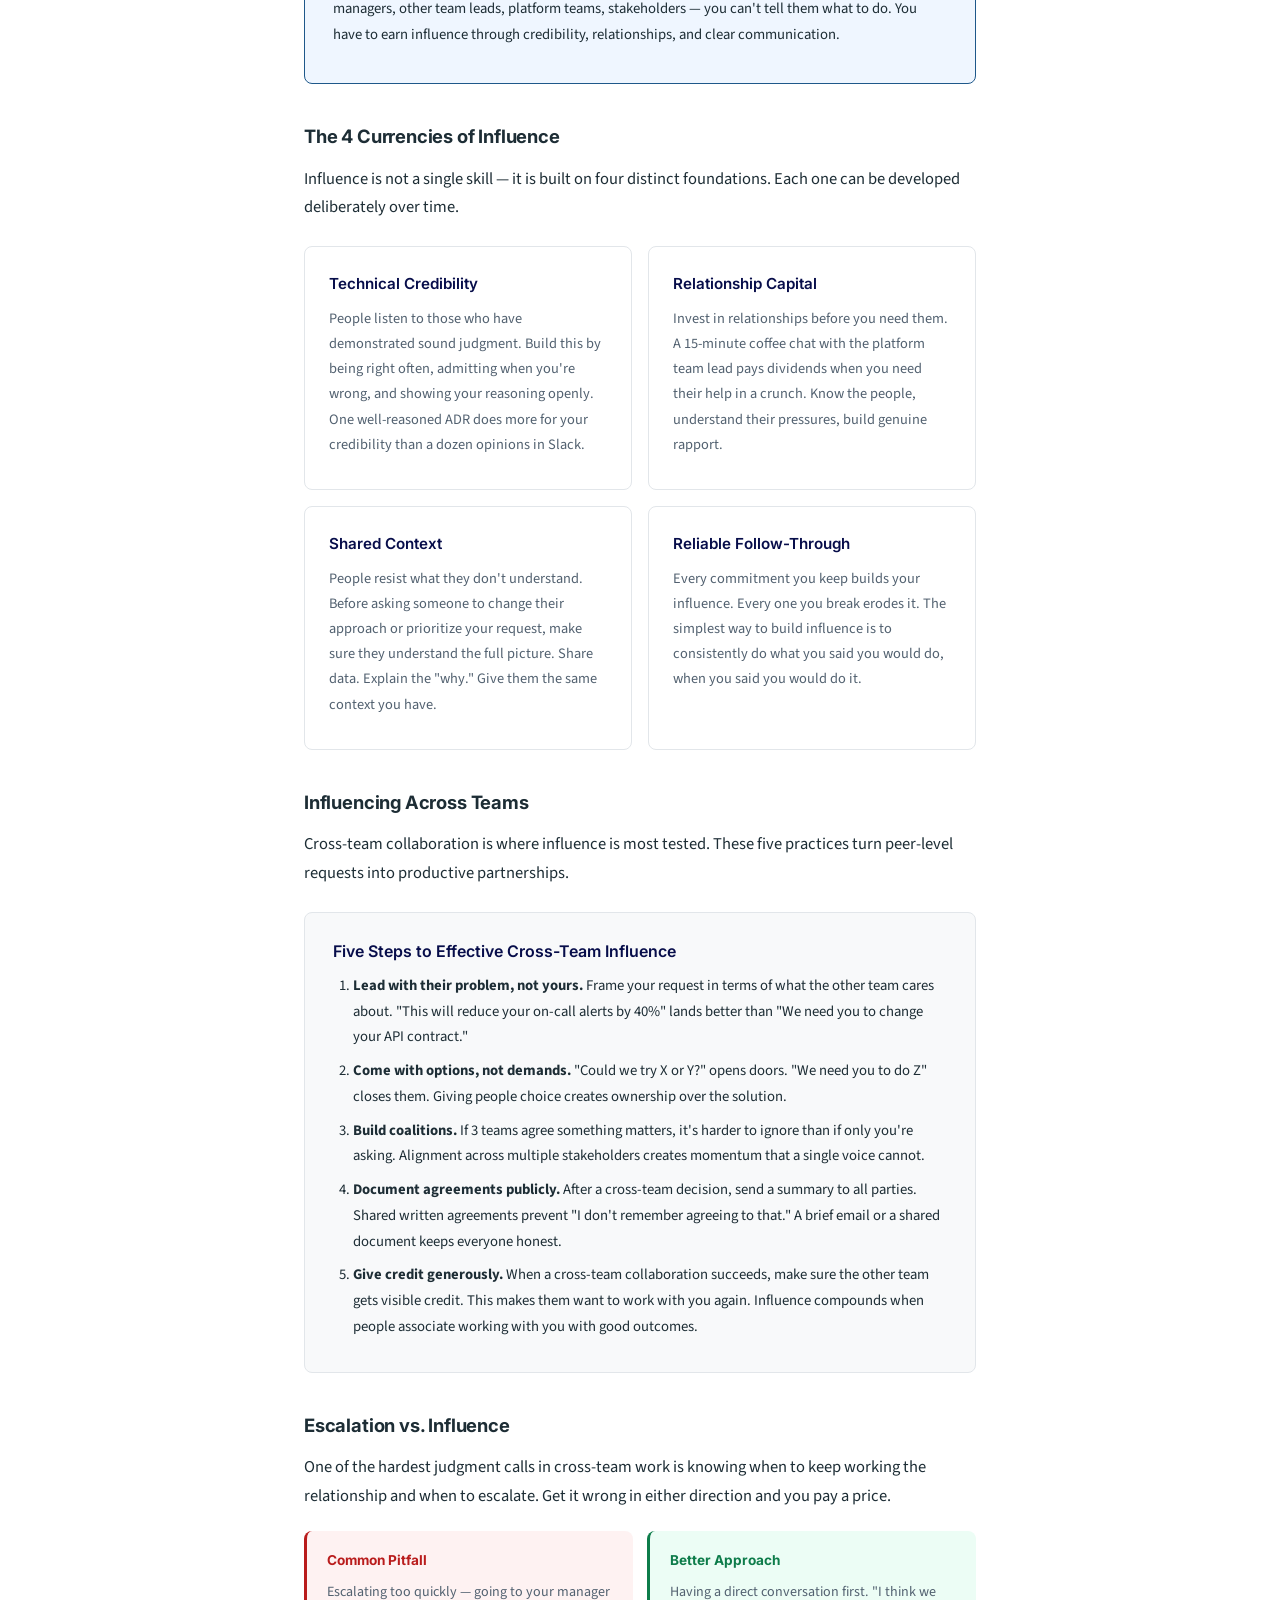
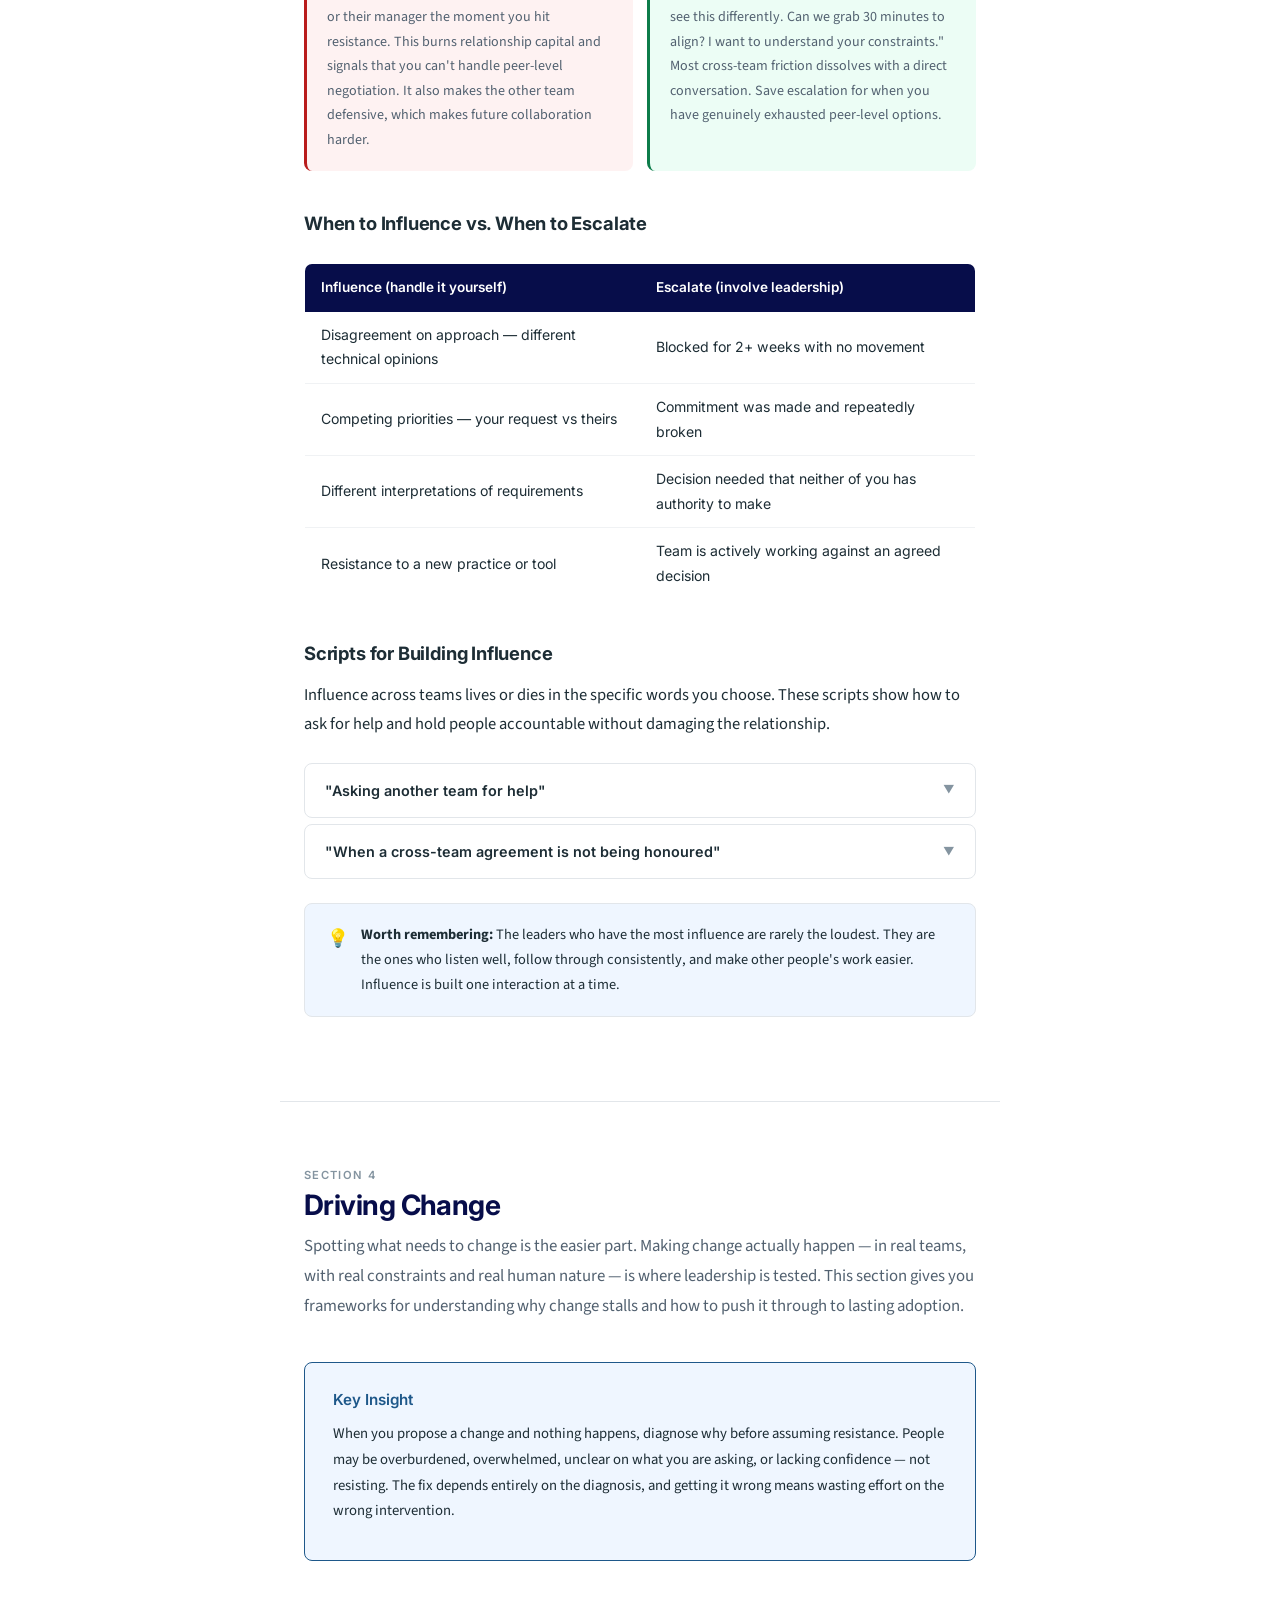
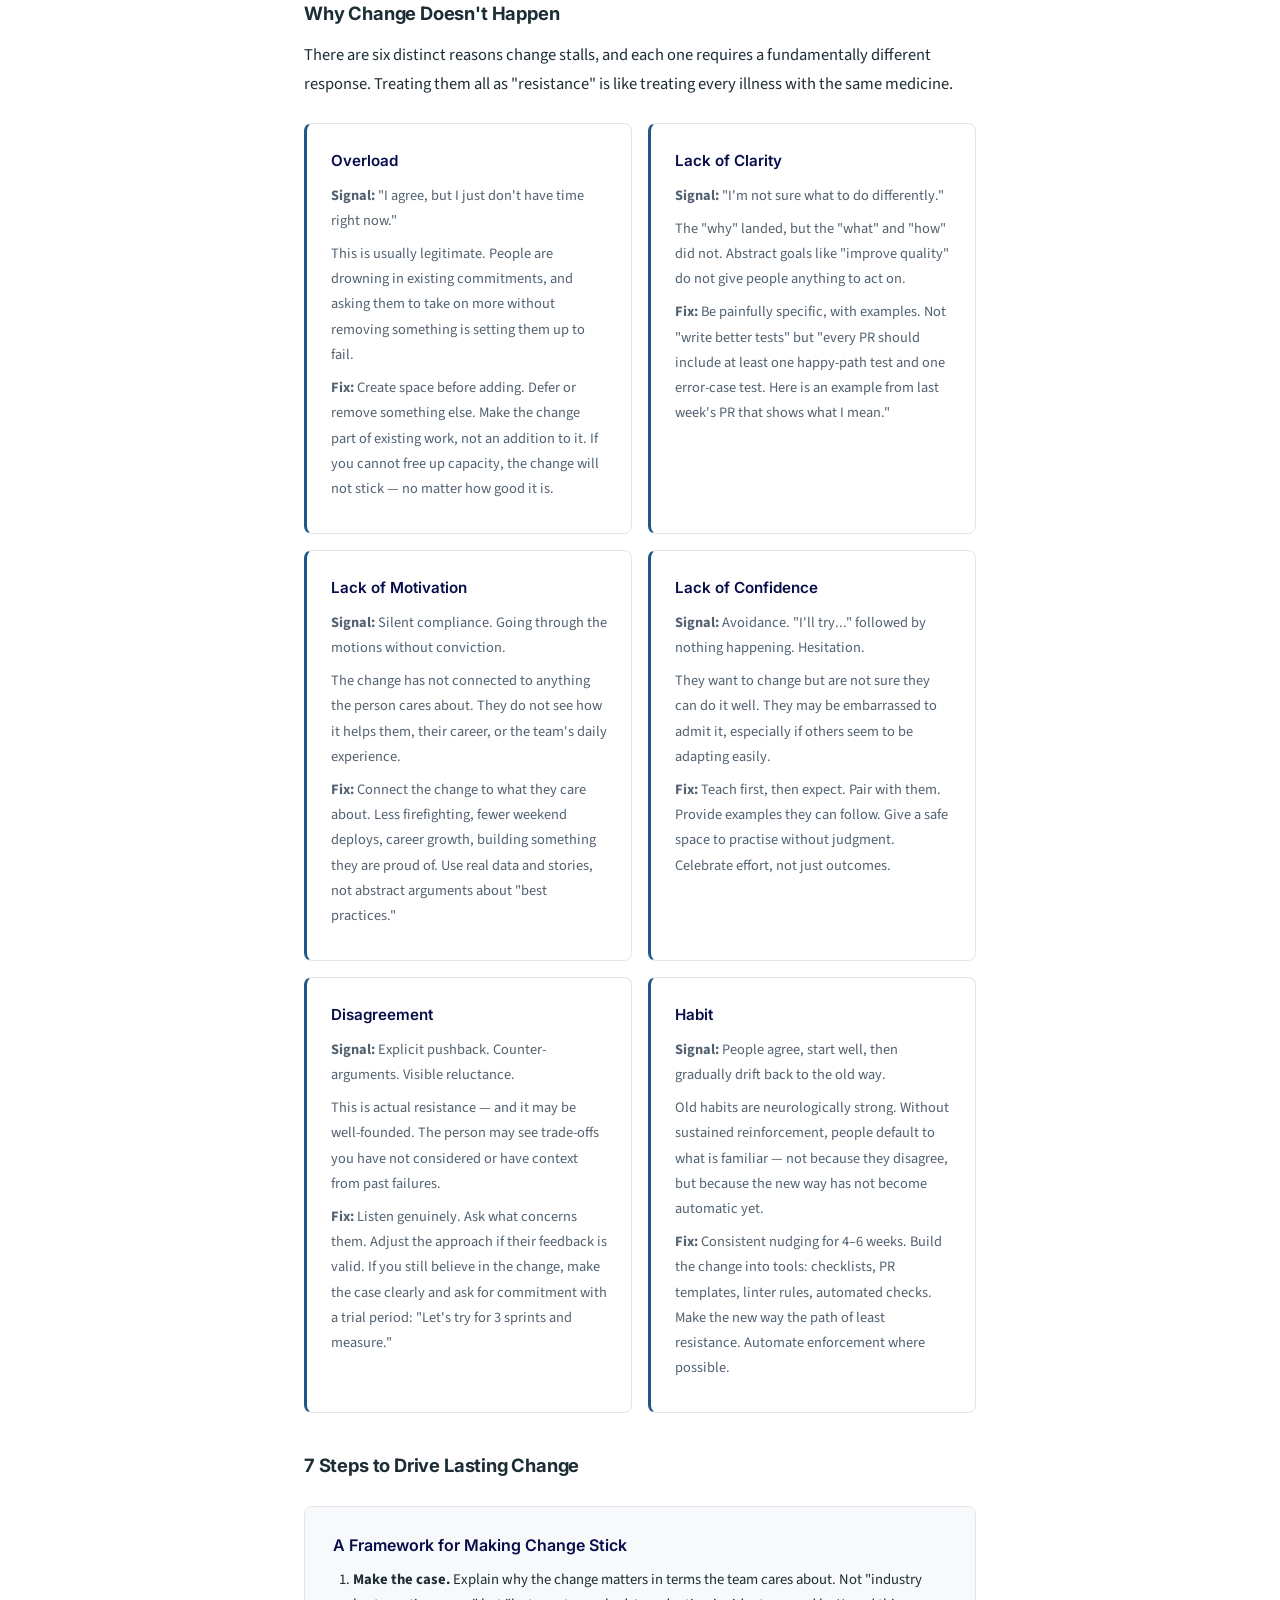
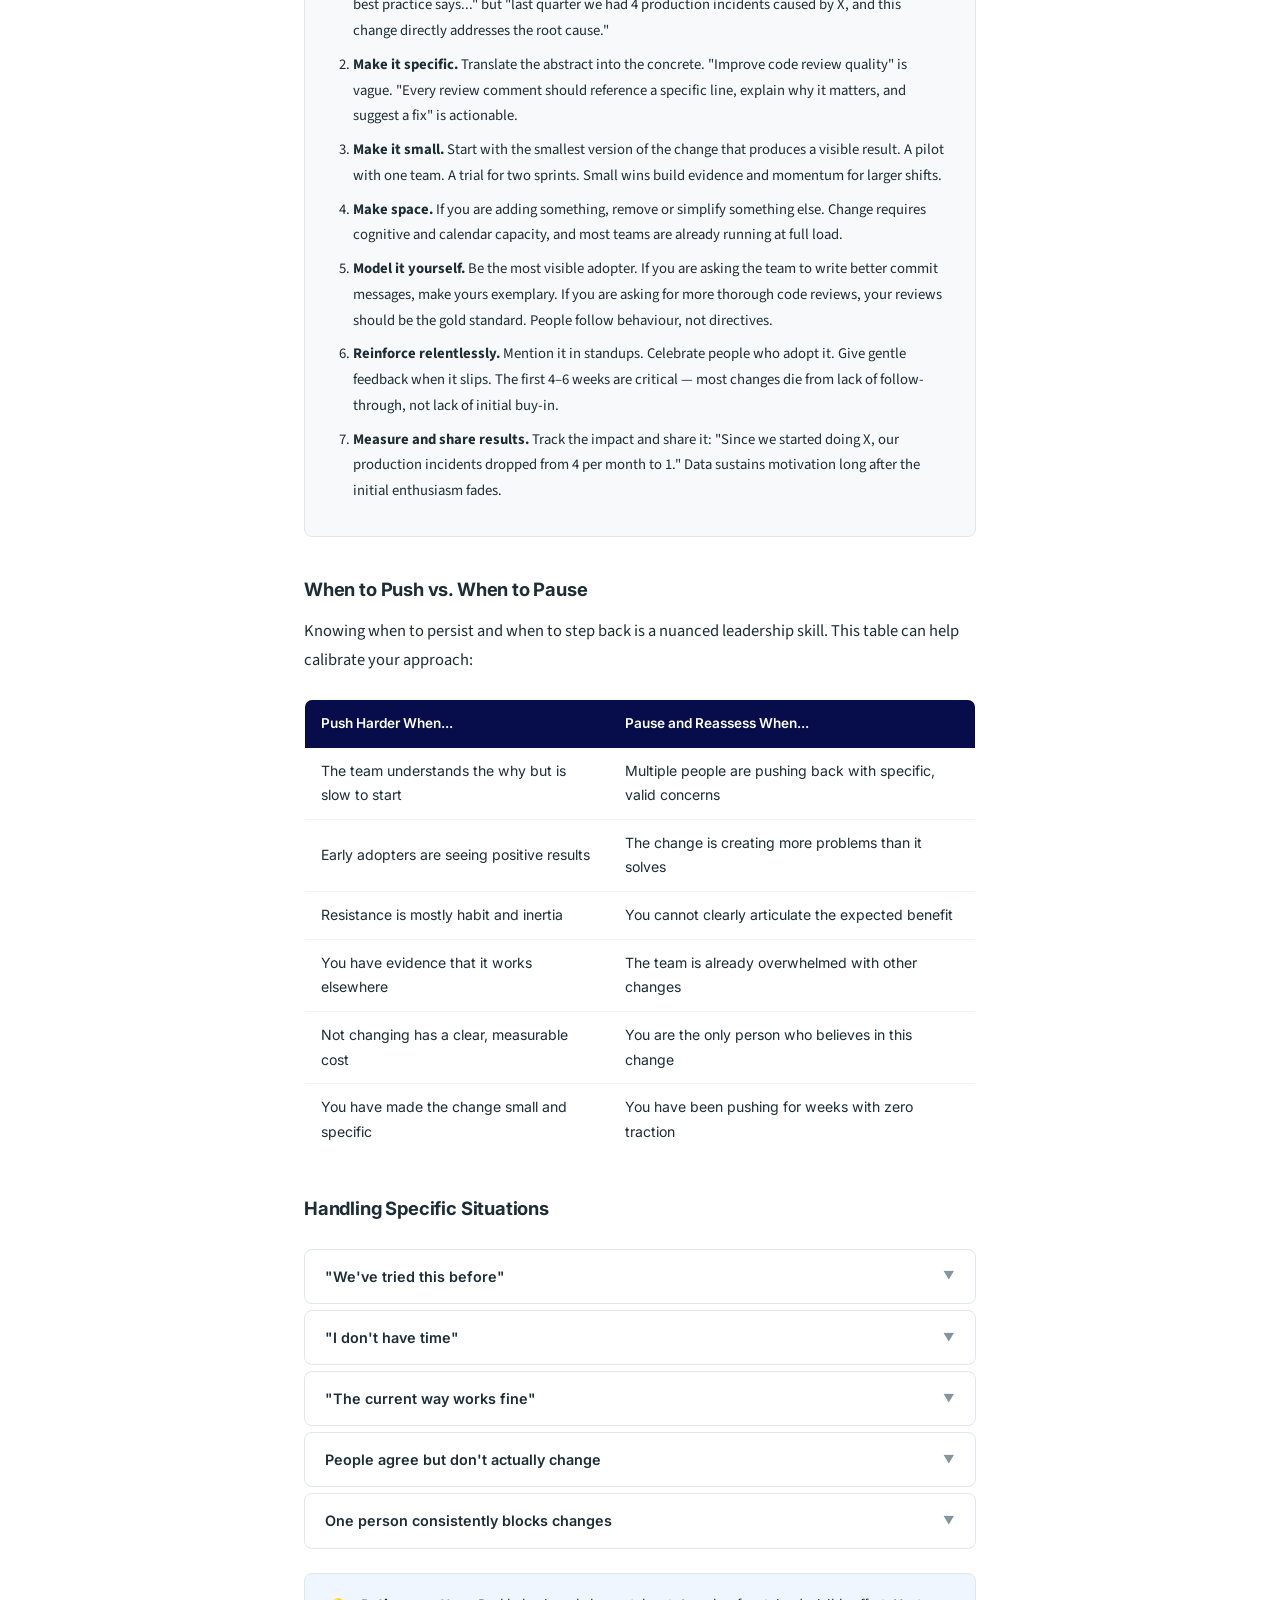
==== commit 44fc6bca: "Grouped dropdown nav, tech excellence rewrite, CLAUDE.md "why" principle Navigation: - Replace 11 fl" ====
--- a/communication-change.html
+++ b/communication-change.html
@@ -17,14 +17,29 @@
       <a href="index.html" class="nav-brand">Beyond IC</a>
       <div class="nav-links" id="navLinks">
         <a href="index.html">Home</a>
-        <a href="foundations.html">Foundations</a>
-        <a href="leadership-styles.html">Know Your Style</a>
-        <a href="communication-change.html">Communication &amp; Change</a>
-        <a href="first-90-days.html">First 90 Days</a>
-        <a href="technical-excellence.html">Technical Excellence</a>
-        <a href="people-culture.html">People &amp; Culture</a>
-        <a href="team-health.html">Team Health</a>
-        <a href="delivery-execution.html">Delivery &amp; Execution</a>
+        <div class="nav-dropdown">
+          <button class="nav-dropdown-toggle">Start Here</button>
+          <div class="nav-dropdown-menu">
+            <a href="foundations.html">Foundations</a>
+            <a href="leadership-styles.html">Know Your Style</a>
+            <a href="first-90-days.html">First 90 Days</a>
+          </div>
+        </div>
+        <div class="nav-dropdown">
+          <button class="nav-dropdown-toggle">Skills</button>
+          <div class="nav-dropdown-menu">
+            <a href="communication-change.html">Communication &amp; Change</a>
+            <a href="technical-excellence.html">Technical Excellence</a>
+            <a href="delivery-execution.html">Delivery &amp; Execution</a>
+          </div>
+        </div>
+        <div class="nav-dropdown">
+          <button class="nav-dropdown-toggle">People</button>
+          <div class="nav-dropdown-menu">
+            <a href="people-culture.html">People &amp; Culture</a>
+            <a href="team-health.html">Team Health</a>
+          </div>
+        </div>
         <a href="resources.html">Resources</a>
         <a href="self-assessment.html">Self-Assessment</a>
       </div>
--- a/css/styles.css
+++ b/css/styles.css
@@ -138,6 +138,39 @@
   display: none; background: none; border: none; cursor: pointer;
   font-size: 1.4rem; color: var(--accent); padding: 4px;
 }
+
+/* ─── Nav Dropdowns ─── */
+.nav-dropdown {
+  position: relative;
+}
+.nav-dropdown-toggle {
+  text-decoration: none; color: var(--text-secondary);
+  padding: 6px 12px; border-radius: 6px; font-size: 0.82rem;
+  transition: var(--transition); font-weight: 500; white-space: nowrap;
+  cursor: pointer; display: flex; align-items: center; gap: 4px;
+  background: none; border: none; font-family: inherit;
+}
+.nav-dropdown-toggle::after {
+  content: '▾'; font-size: 0.7em; opacity: 0.6;
+}
+.nav-dropdown-toggle:hover { background: var(--accent-pale); color: var(--accent); text-decoration: none; }
+.nav-dropdown.active > .nav-dropdown-toggle { background: var(--accent-pale); color: var(--accent); font-weight: 600; }
+.nav-dropdown-menu {
+  display: none; position: absolute; top: 100%; left: 0;
+  background: var(--bg); border: 1px solid var(--border);
+  border-radius: var(--radius); box-shadow: var(--shadow-lg);
+  padding: 6px 0; min-width: 220px; z-index: 1001;
+  margin-top: 4px;
+}
+.nav-dropdown:hover > .nav-dropdown-menu { display: block; }
+.nav-dropdown-menu a {
+  display: block; padding: 8px 16px; color: var(--text-secondary);
+  font-size: 0.82rem; font-weight: 500; text-decoration: none;
+  transition: var(--transition); white-space: nowrap;
+}
+.nav-dropdown-menu a:hover { background: var(--accent-pale); color: var(--accent); text-decoration: none; }
+.nav-dropdown-menu a.active { color: var(--accent); font-weight: 600; background: var(--accent-pale); }
+
 .theme-toggle {
   background: var(--bg-alt); border: 1px solid var(--border); cursor: pointer;
   padding: 5px 10px; border-radius: 6px; font-size: 0.9rem;
@@ -154,6 +187,16 @@
     border-bottom: 1px solid var(--border); box-shadow: var(--shadow);
   }
   .hamburger { display: block; }
+  .nav-dropdown { width: 100%; }
+  .nav-dropdown-toggle { width: 100%; justify-content: space-between; }
+  .nav-dropdown-menu {
+    position: static; box-shadow: none; border: none;
+    padding: 0 0 0 16px; margin-top: 0; min-width: auto;
+    display: none;
+  }
+  .nav-dropdown.open > .nav-dropdown-menu { display: block; }
+  .nav-dropdown:hover > .nav-dropdown-menu { display: none; }
+  .nav-dropdown.open:hover > .nav-dropdown-menu { display: block; }
 }
 
 /* ─── PAGE LAYOUT ─── */
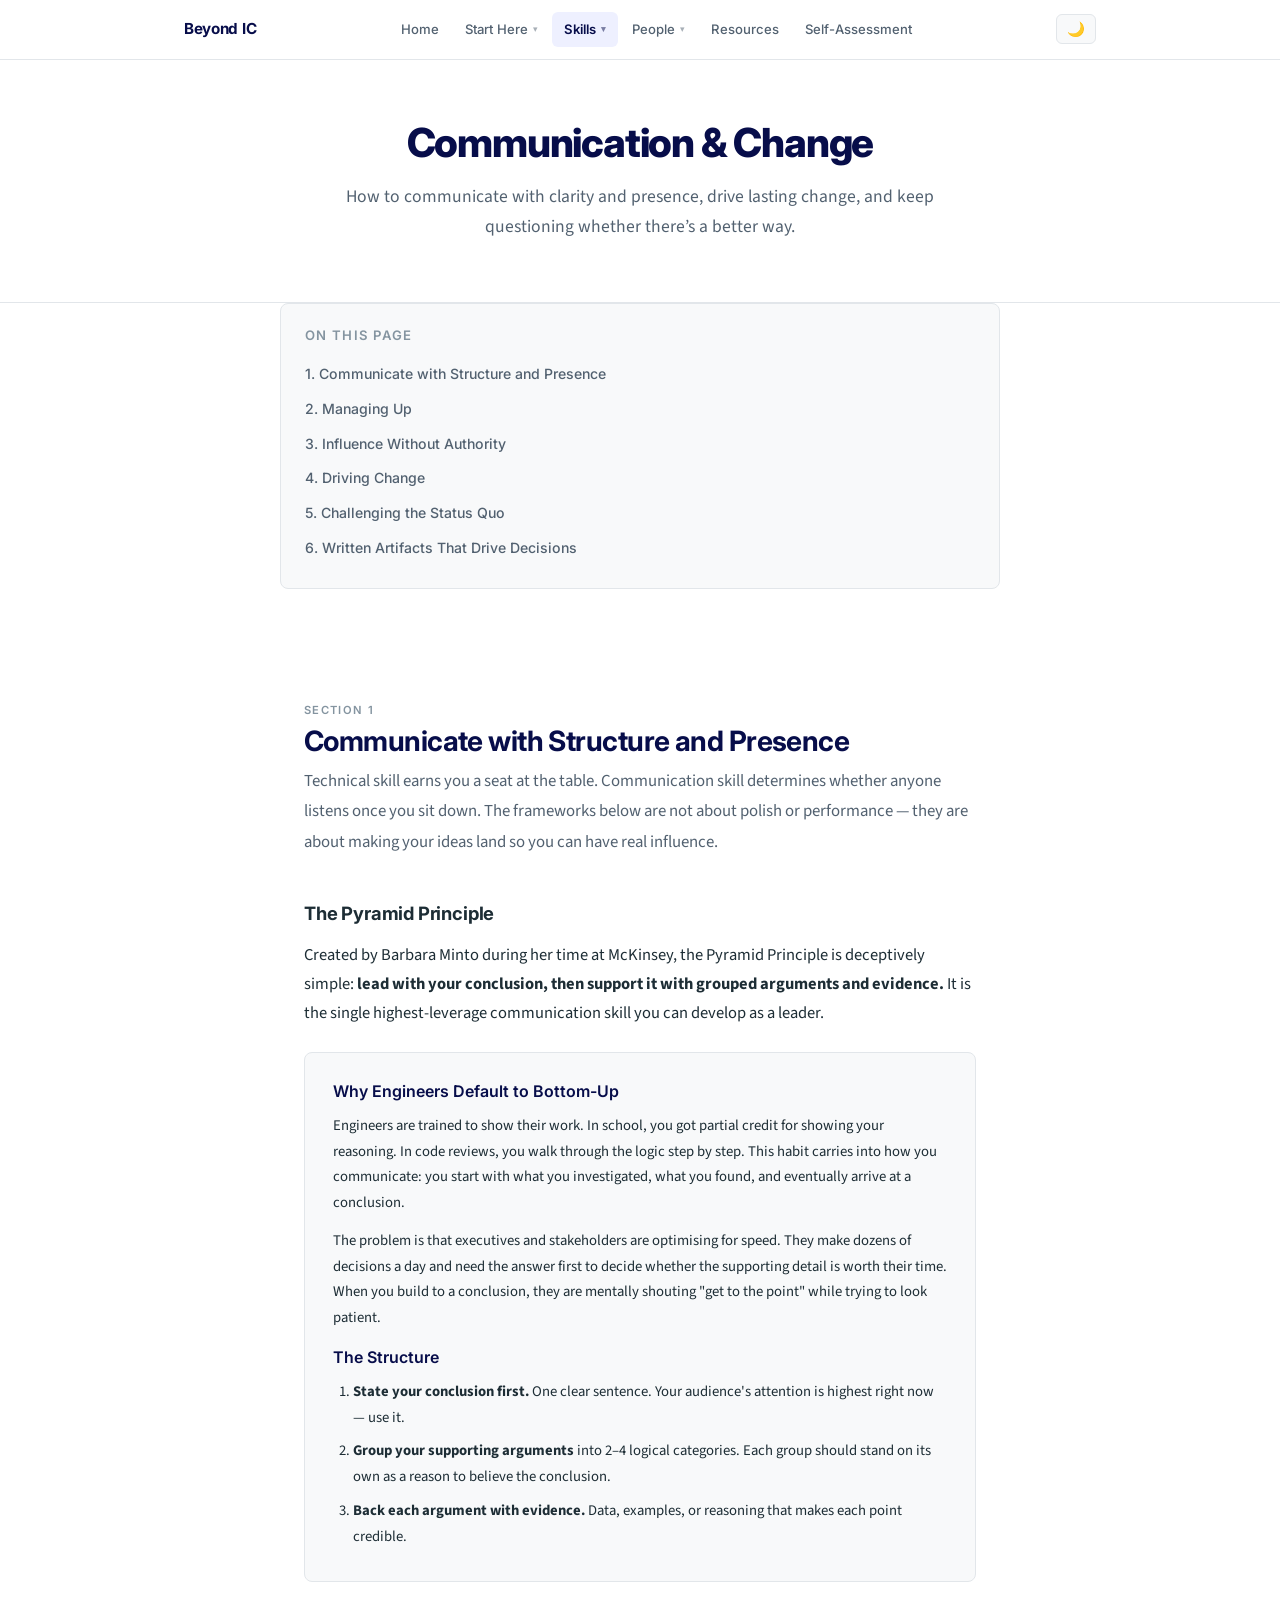
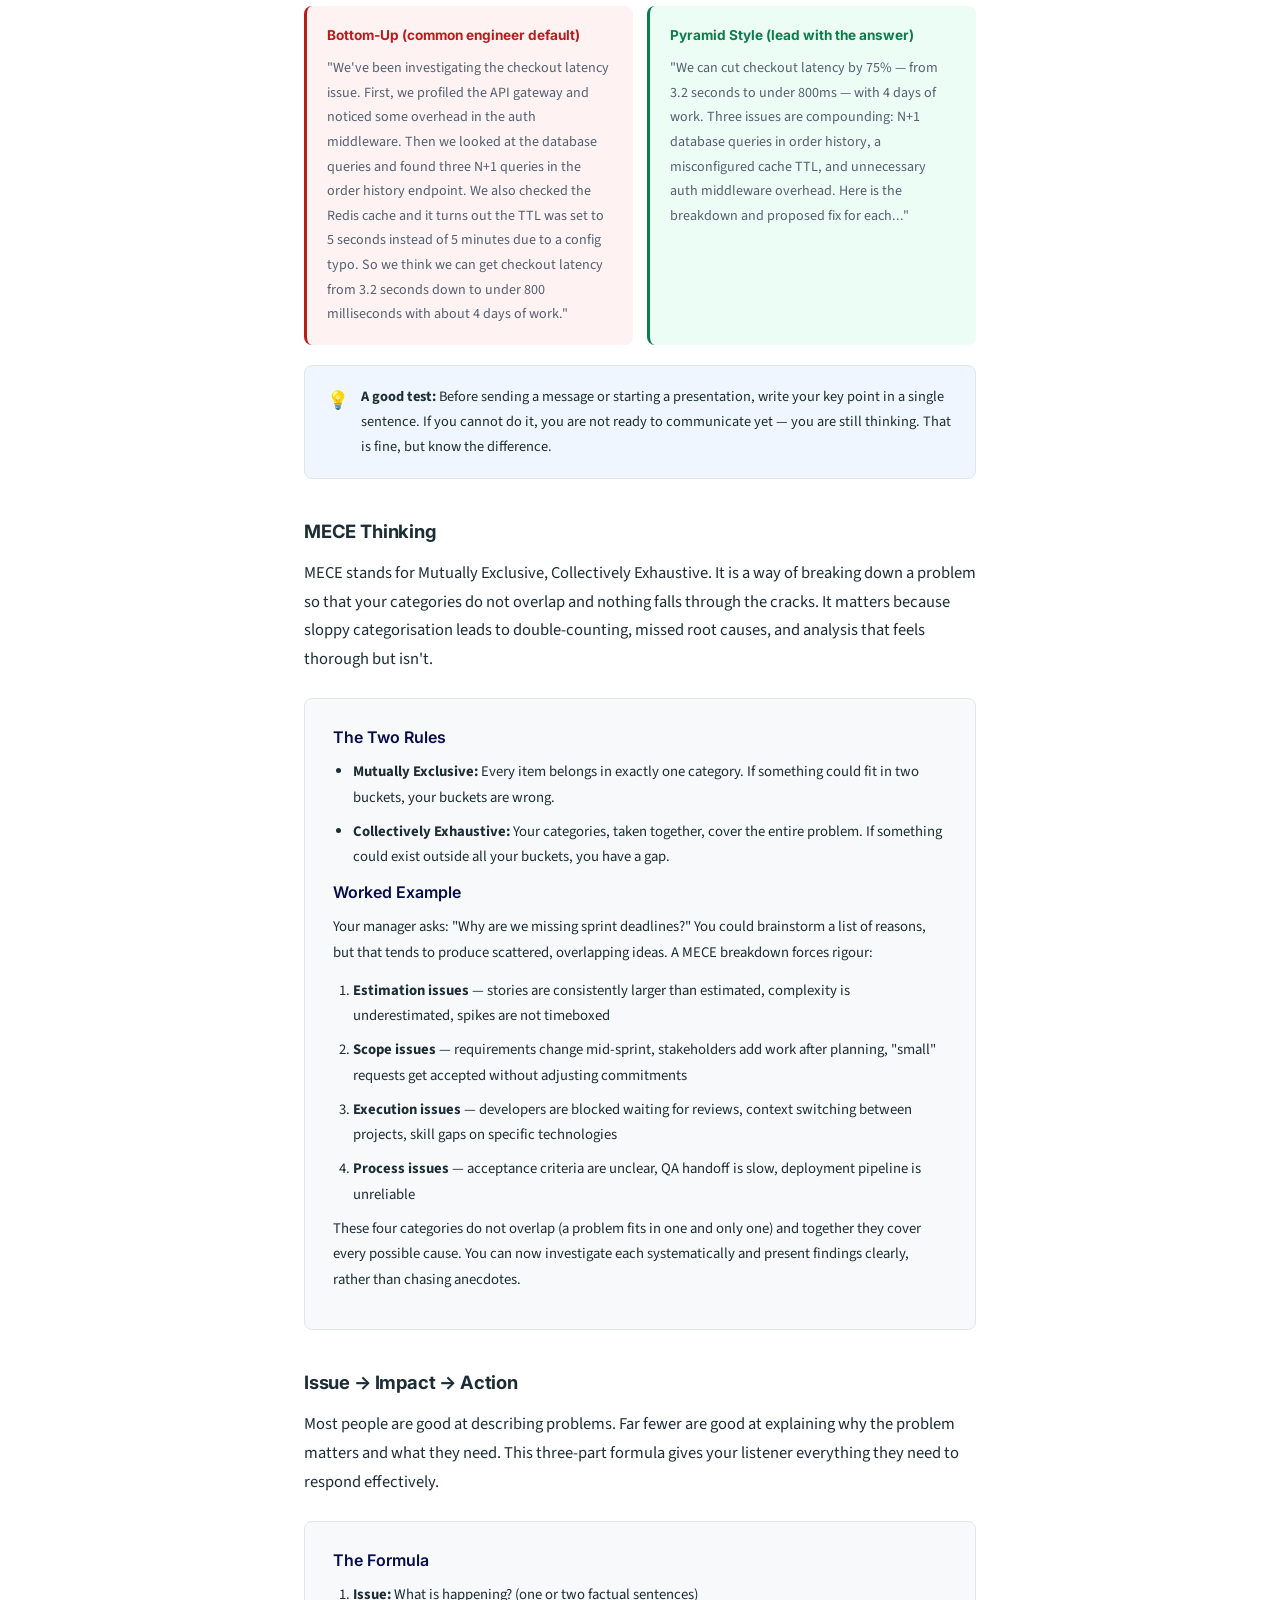
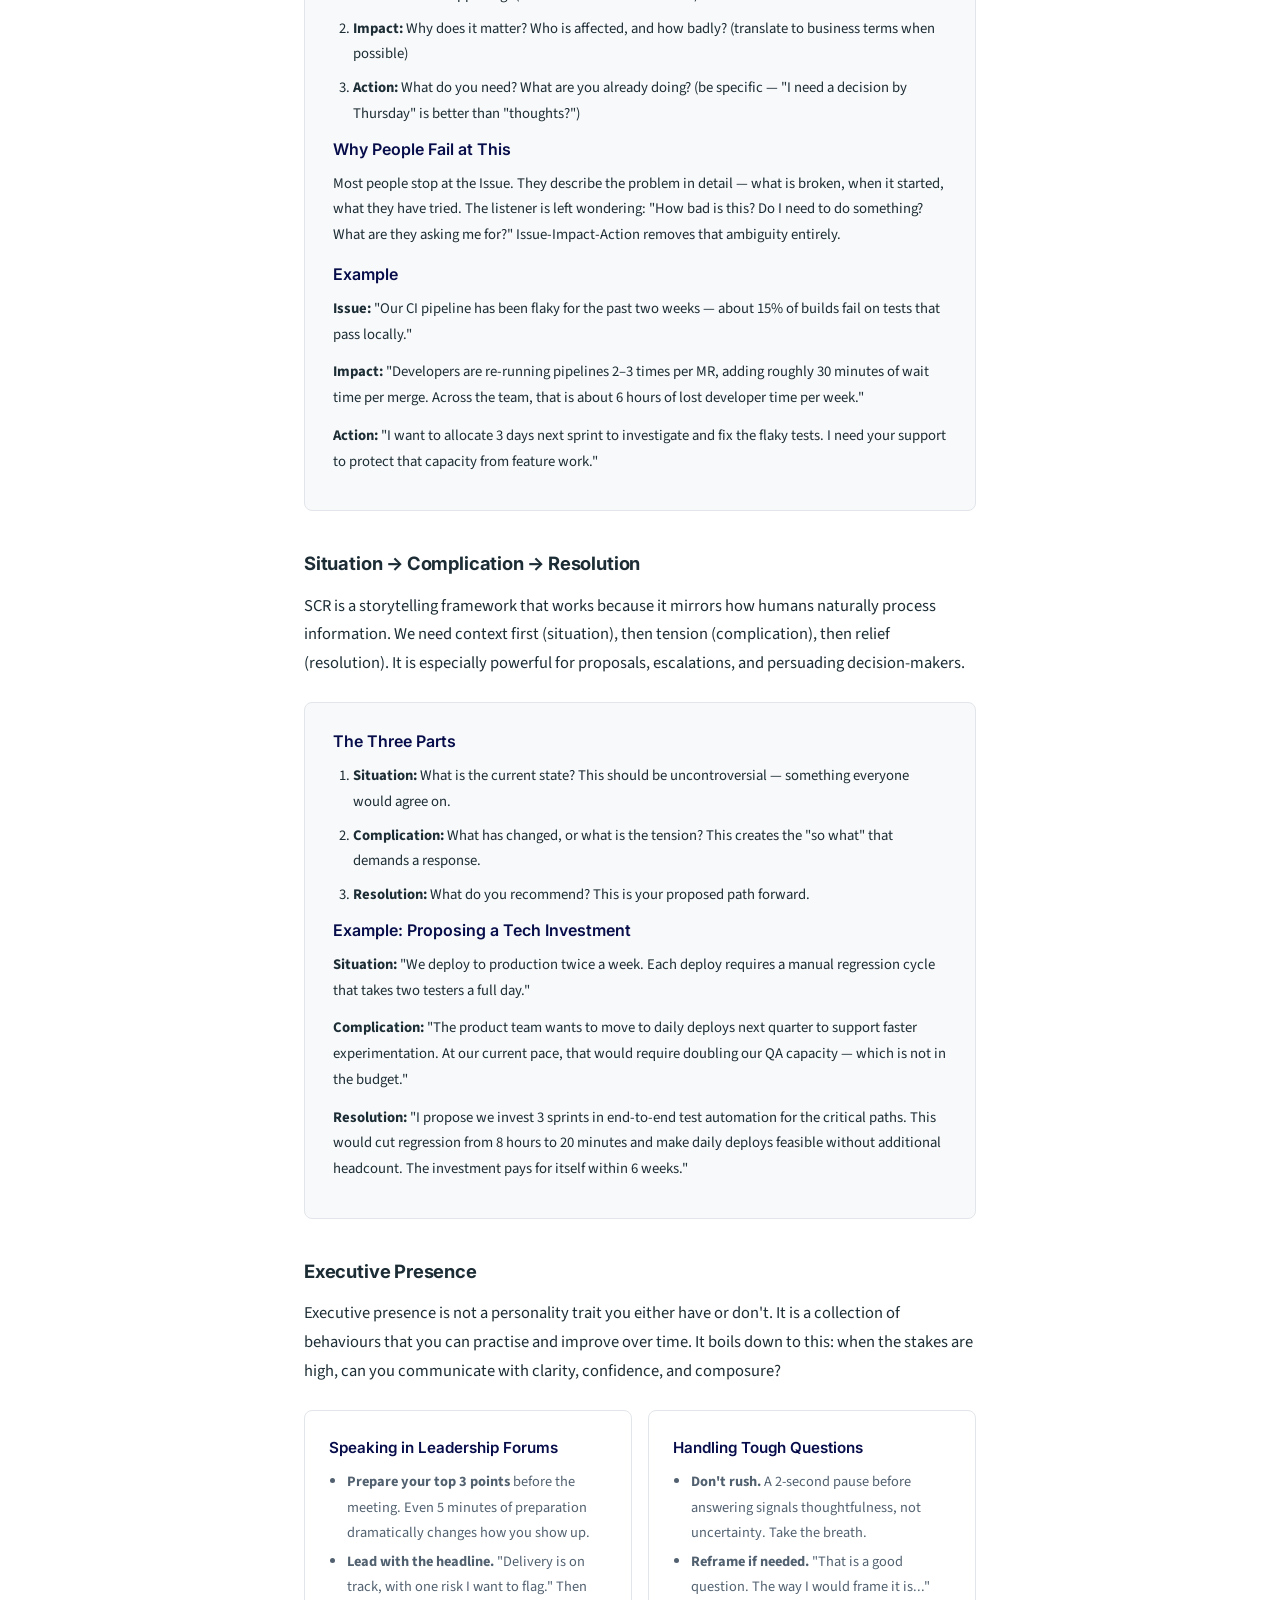
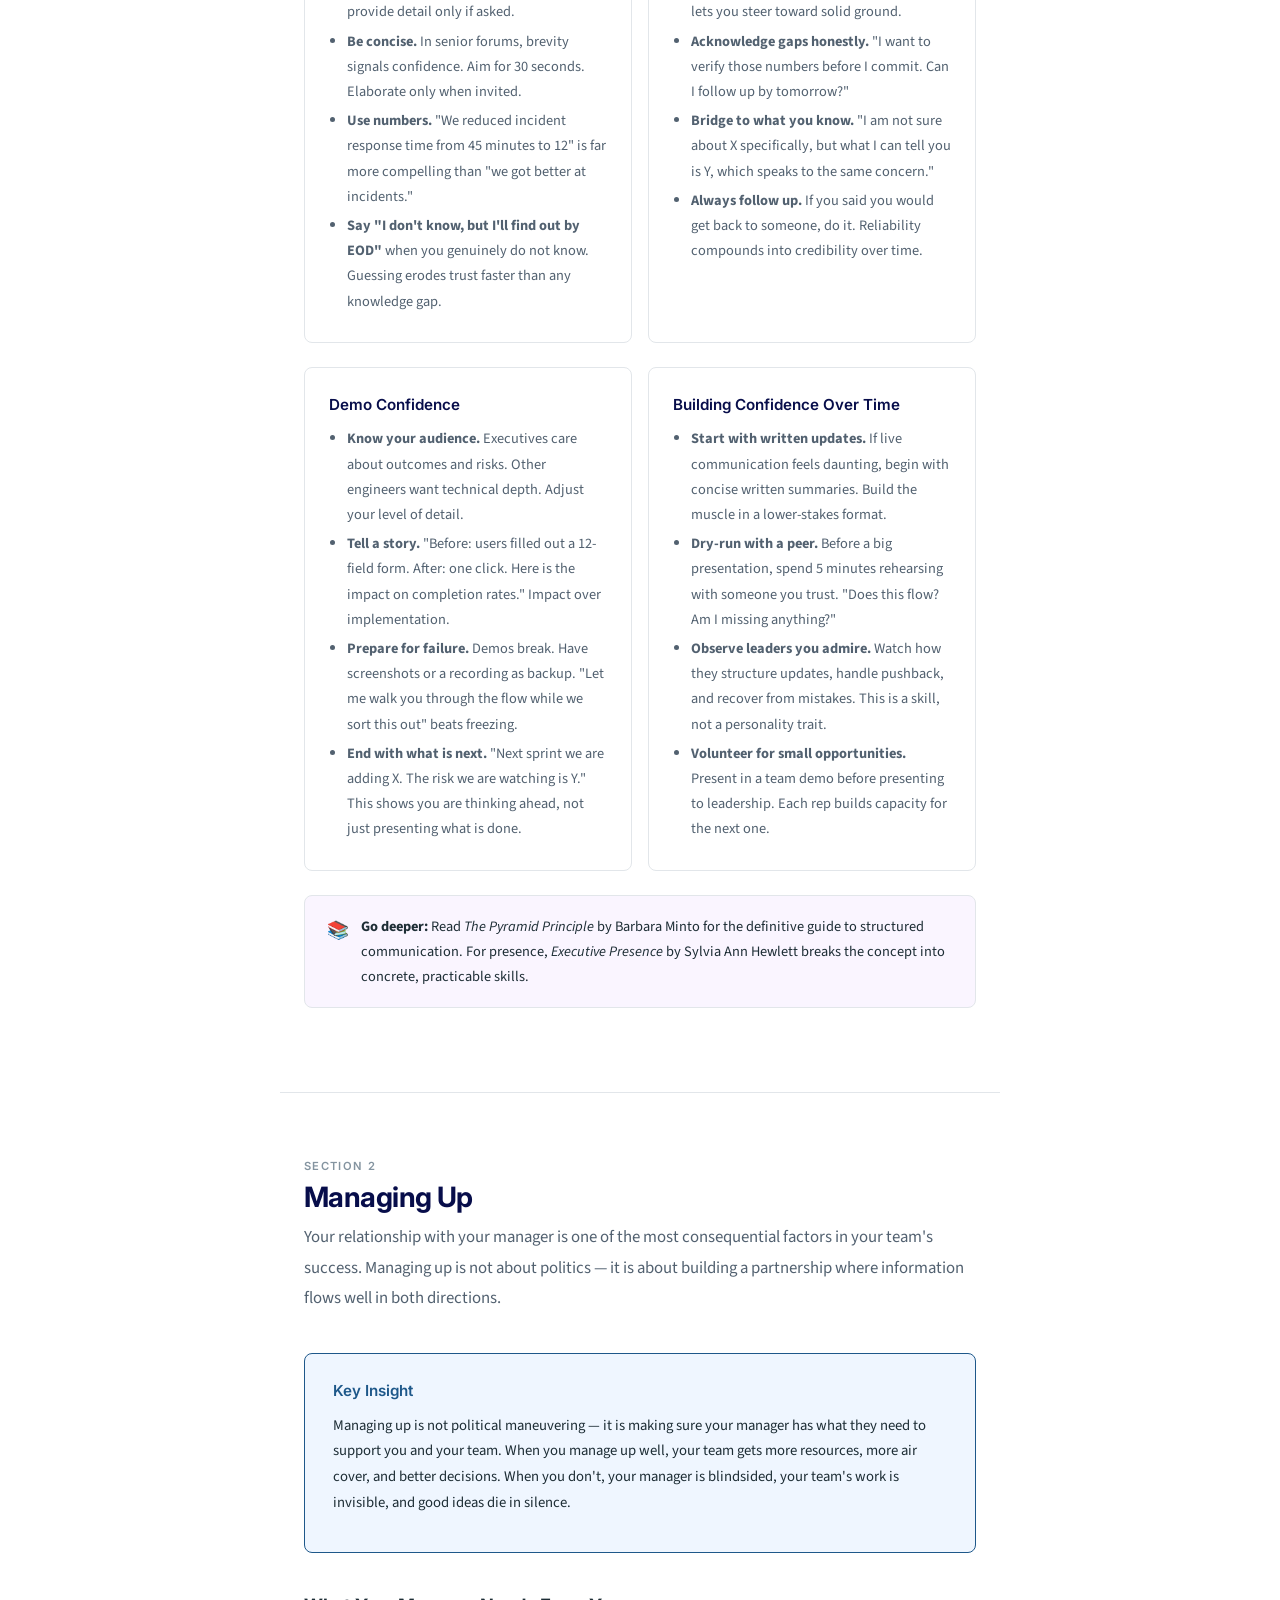
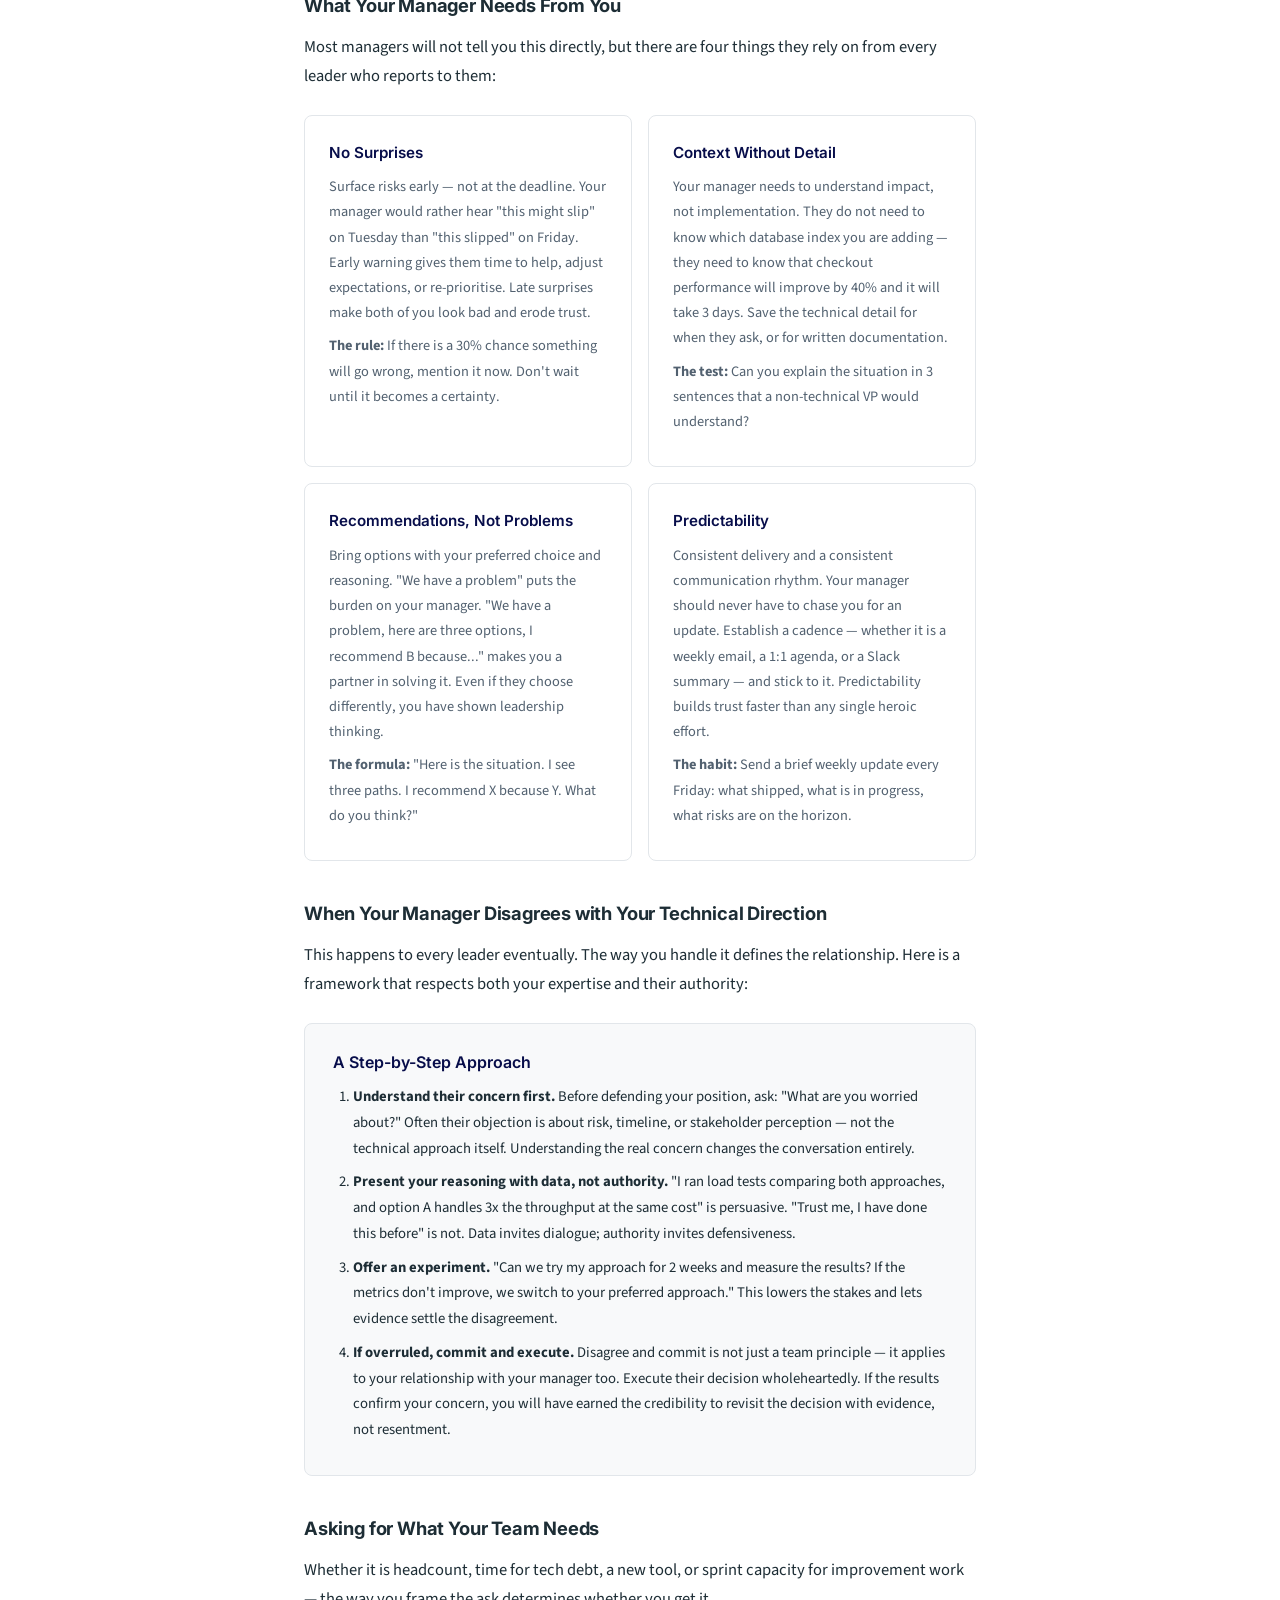
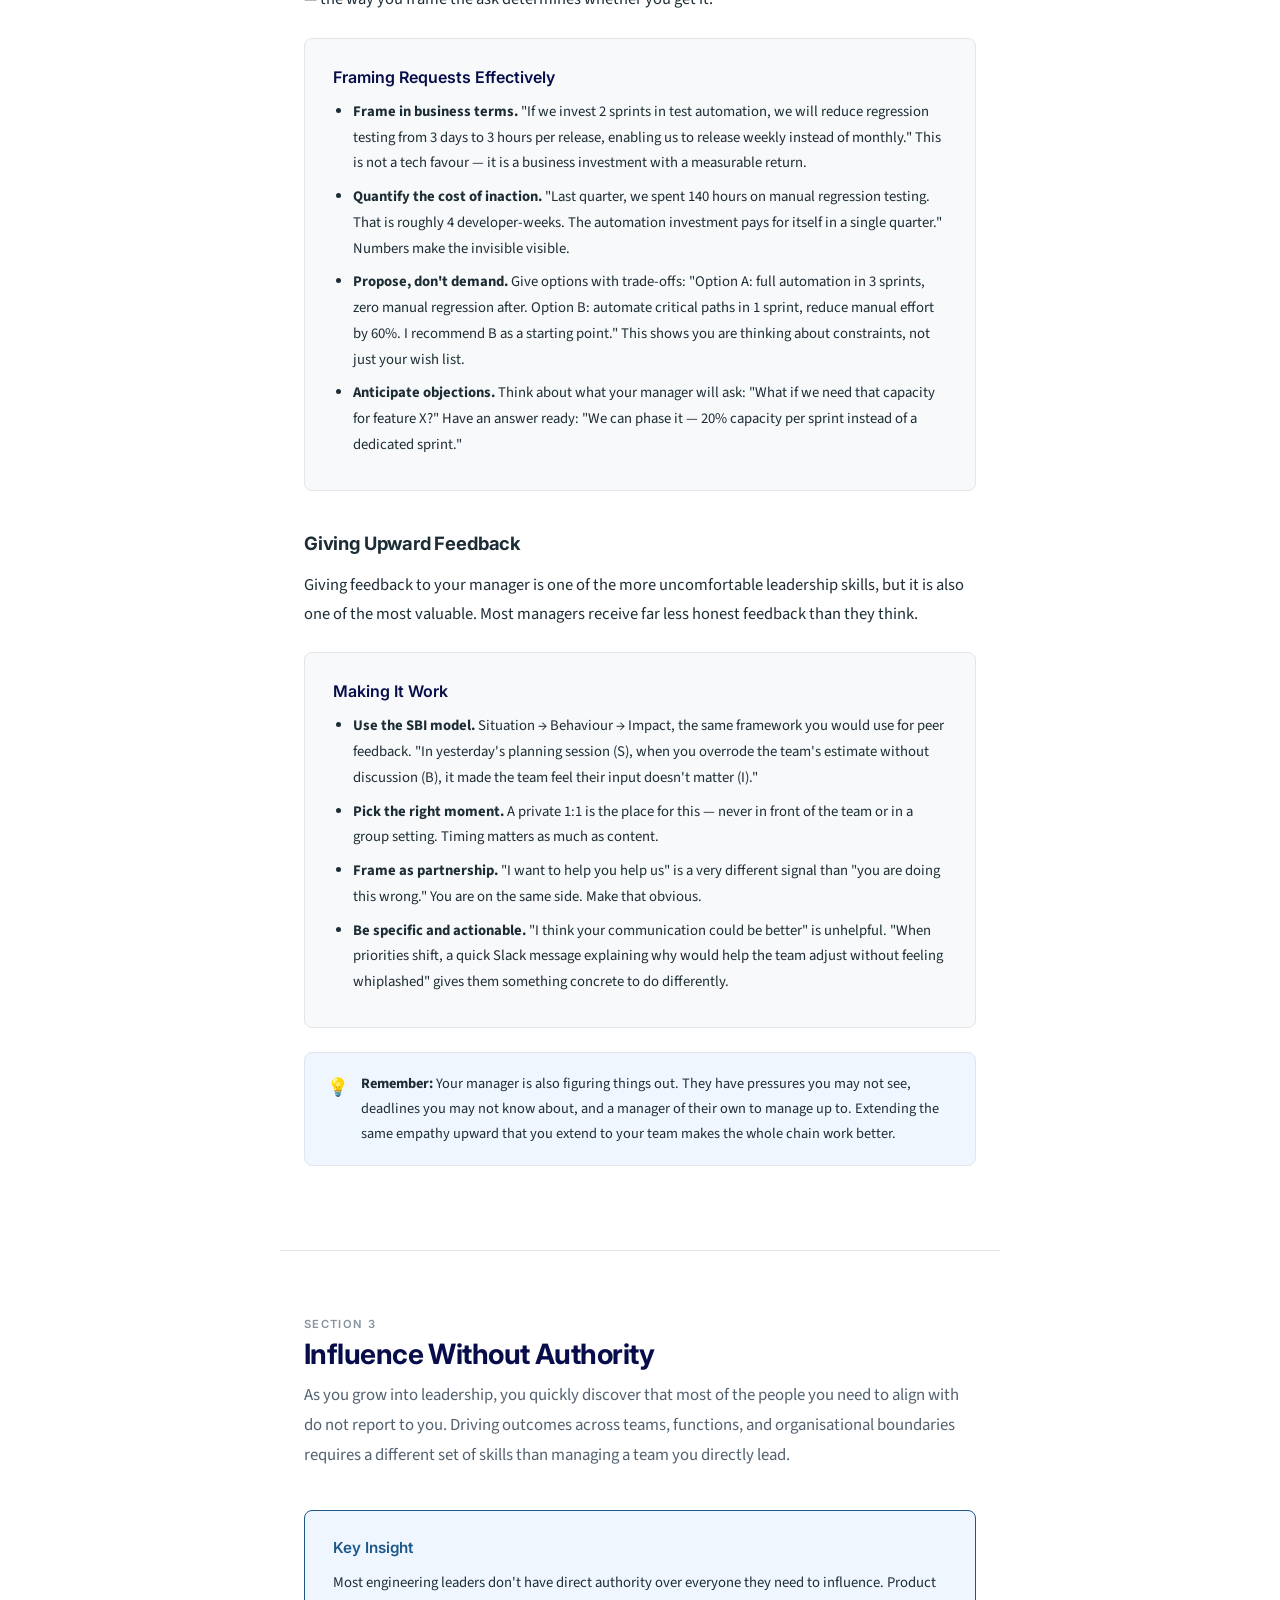
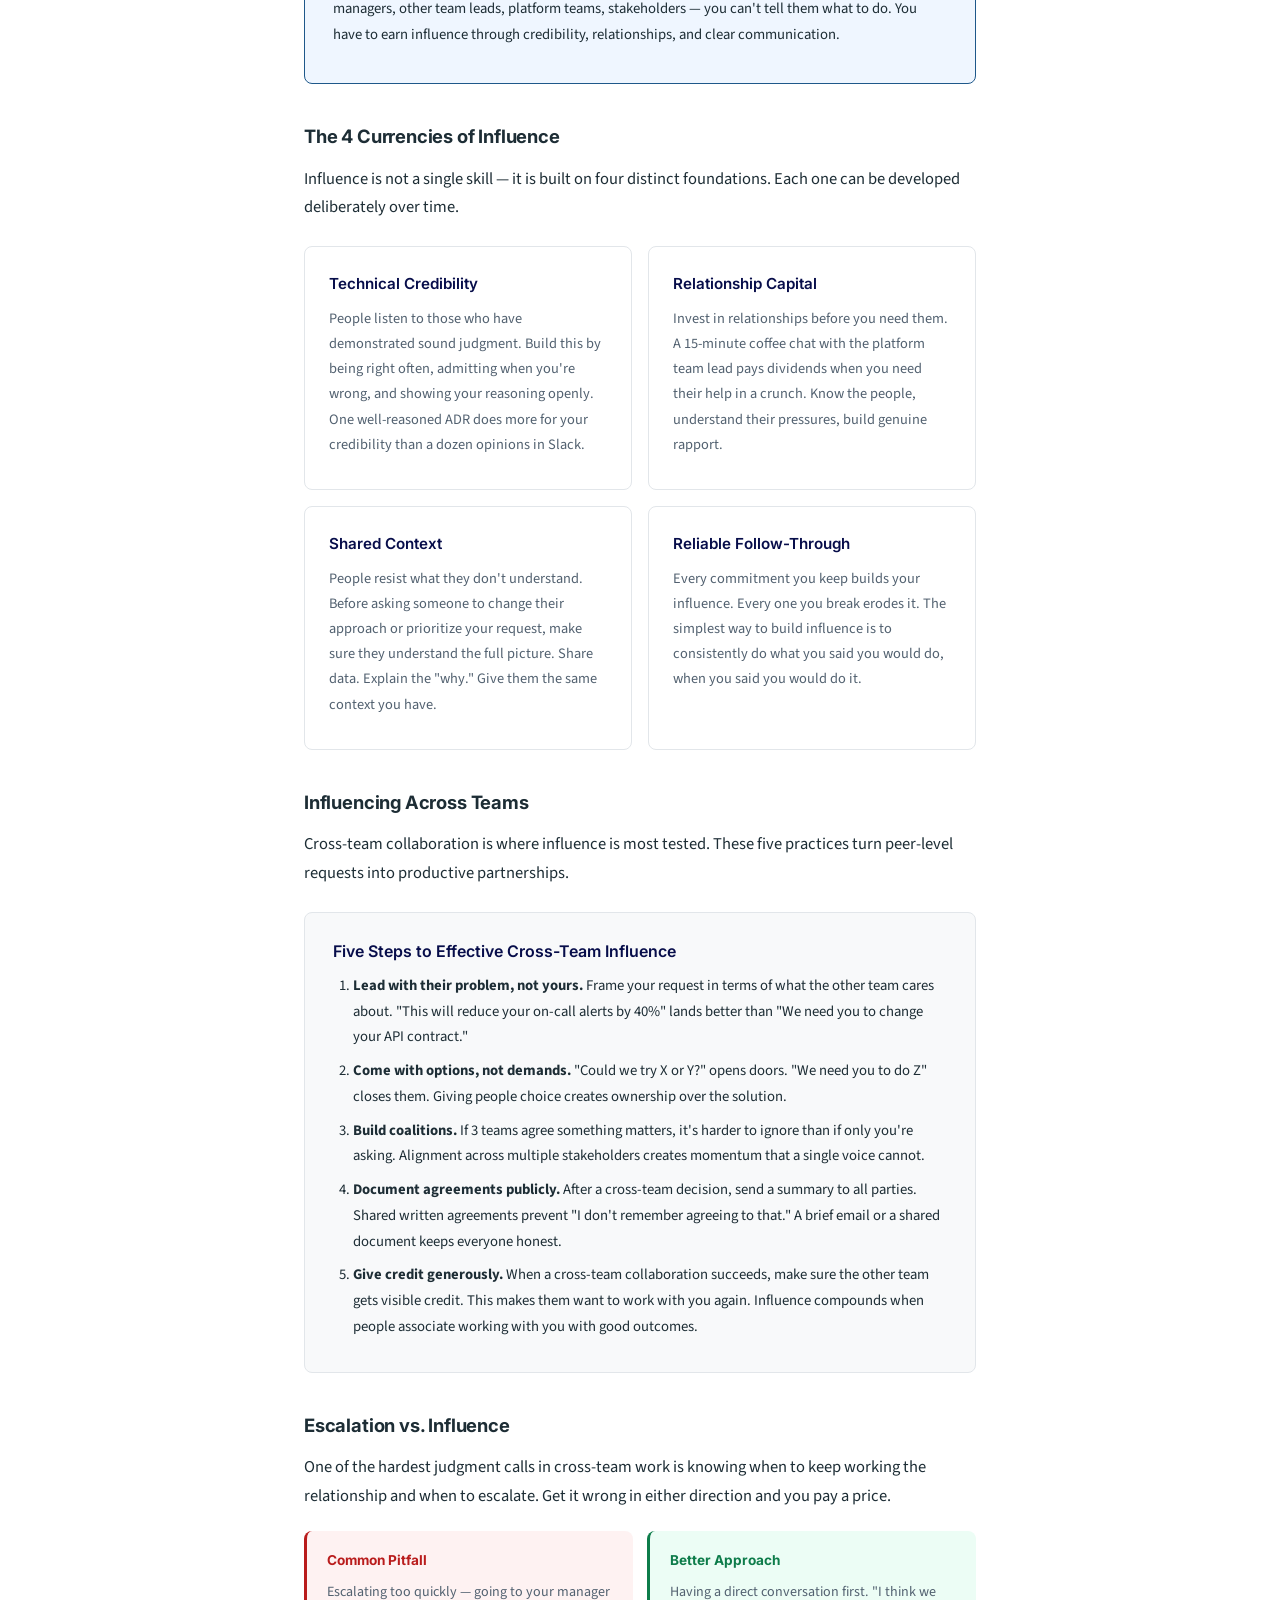
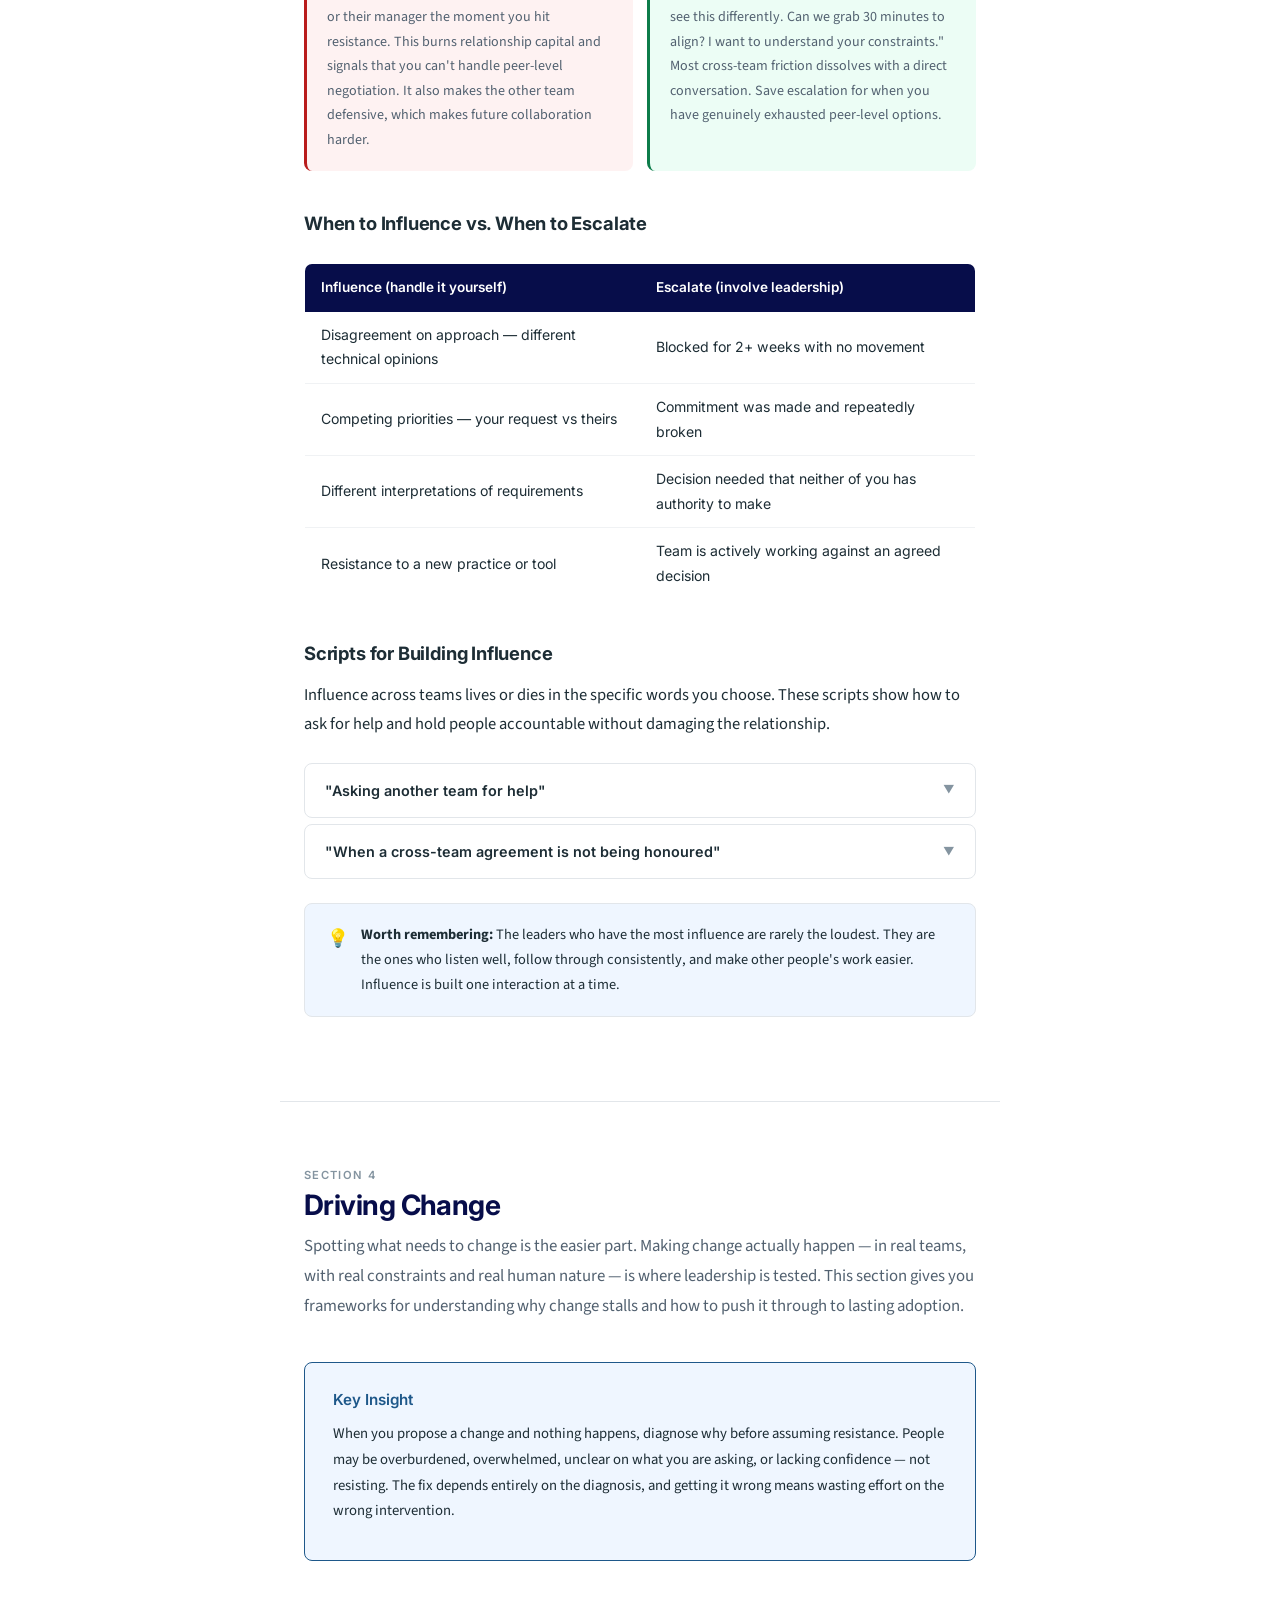
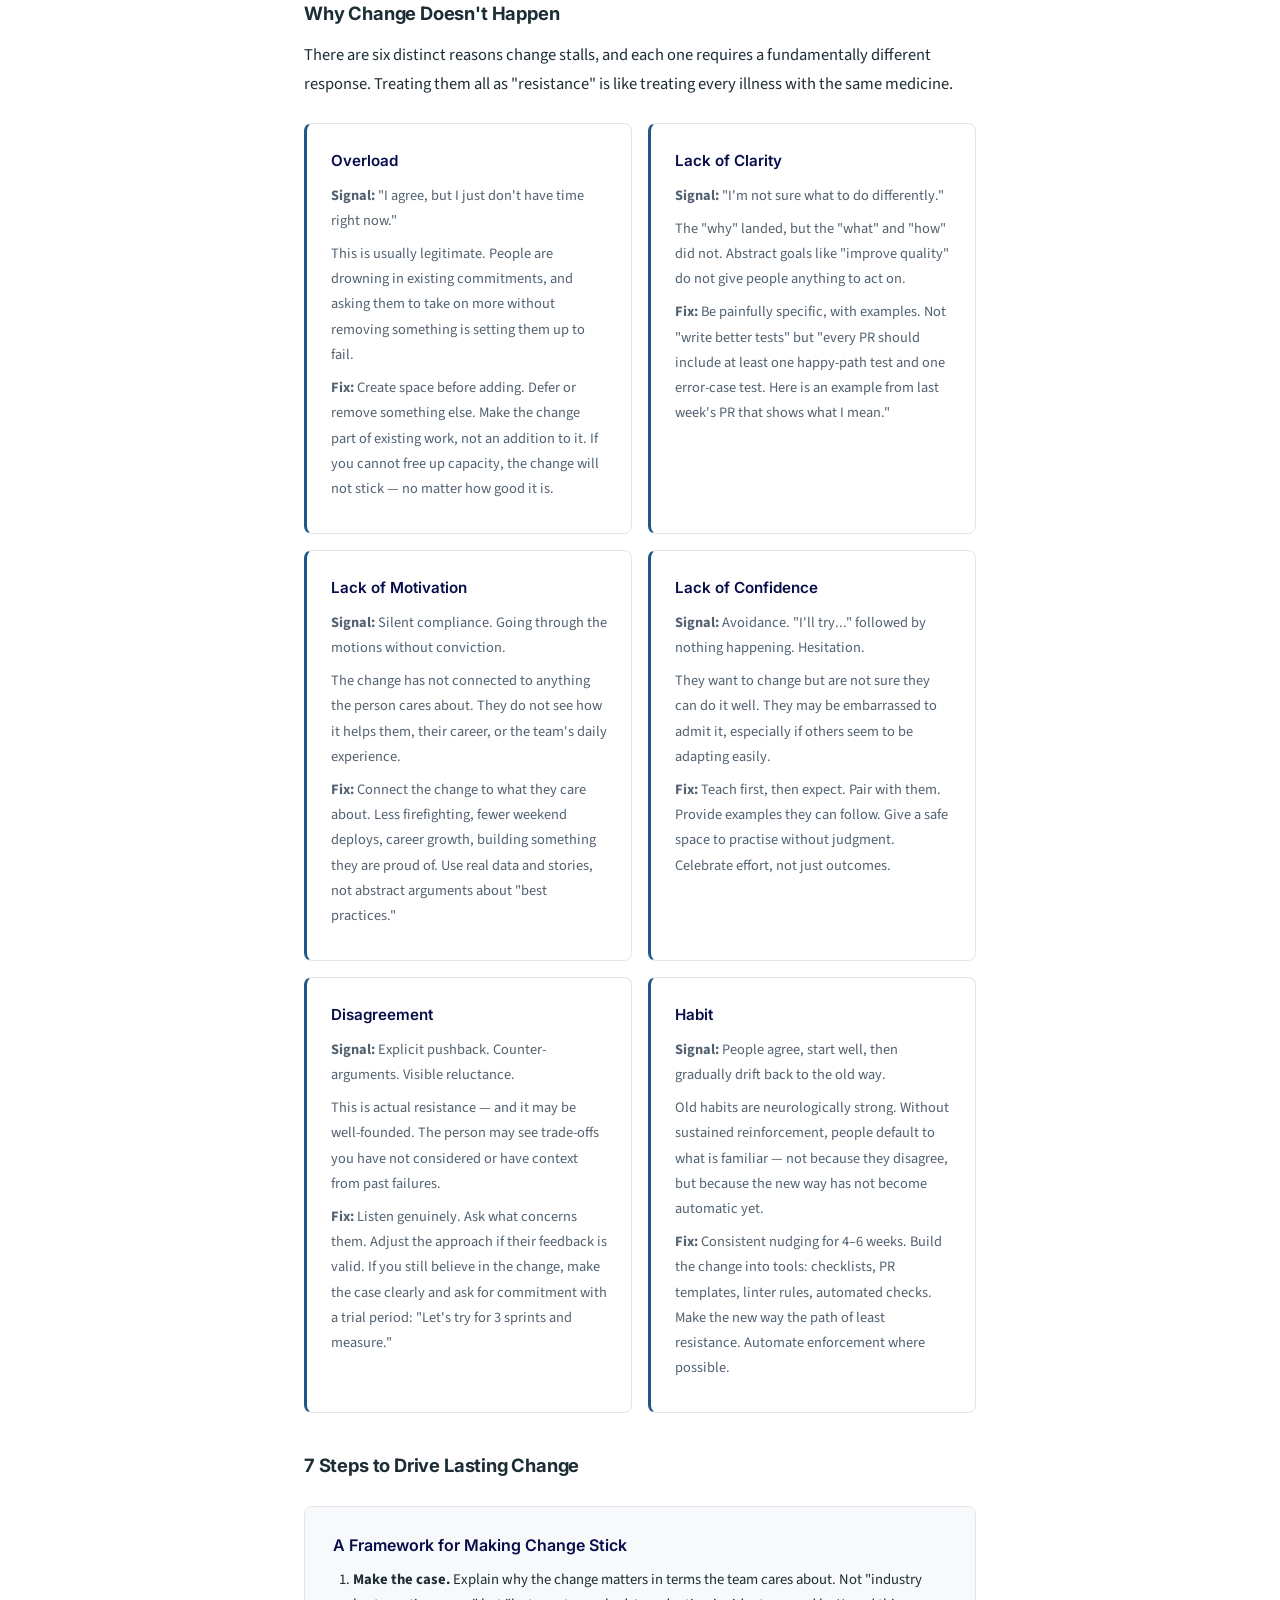
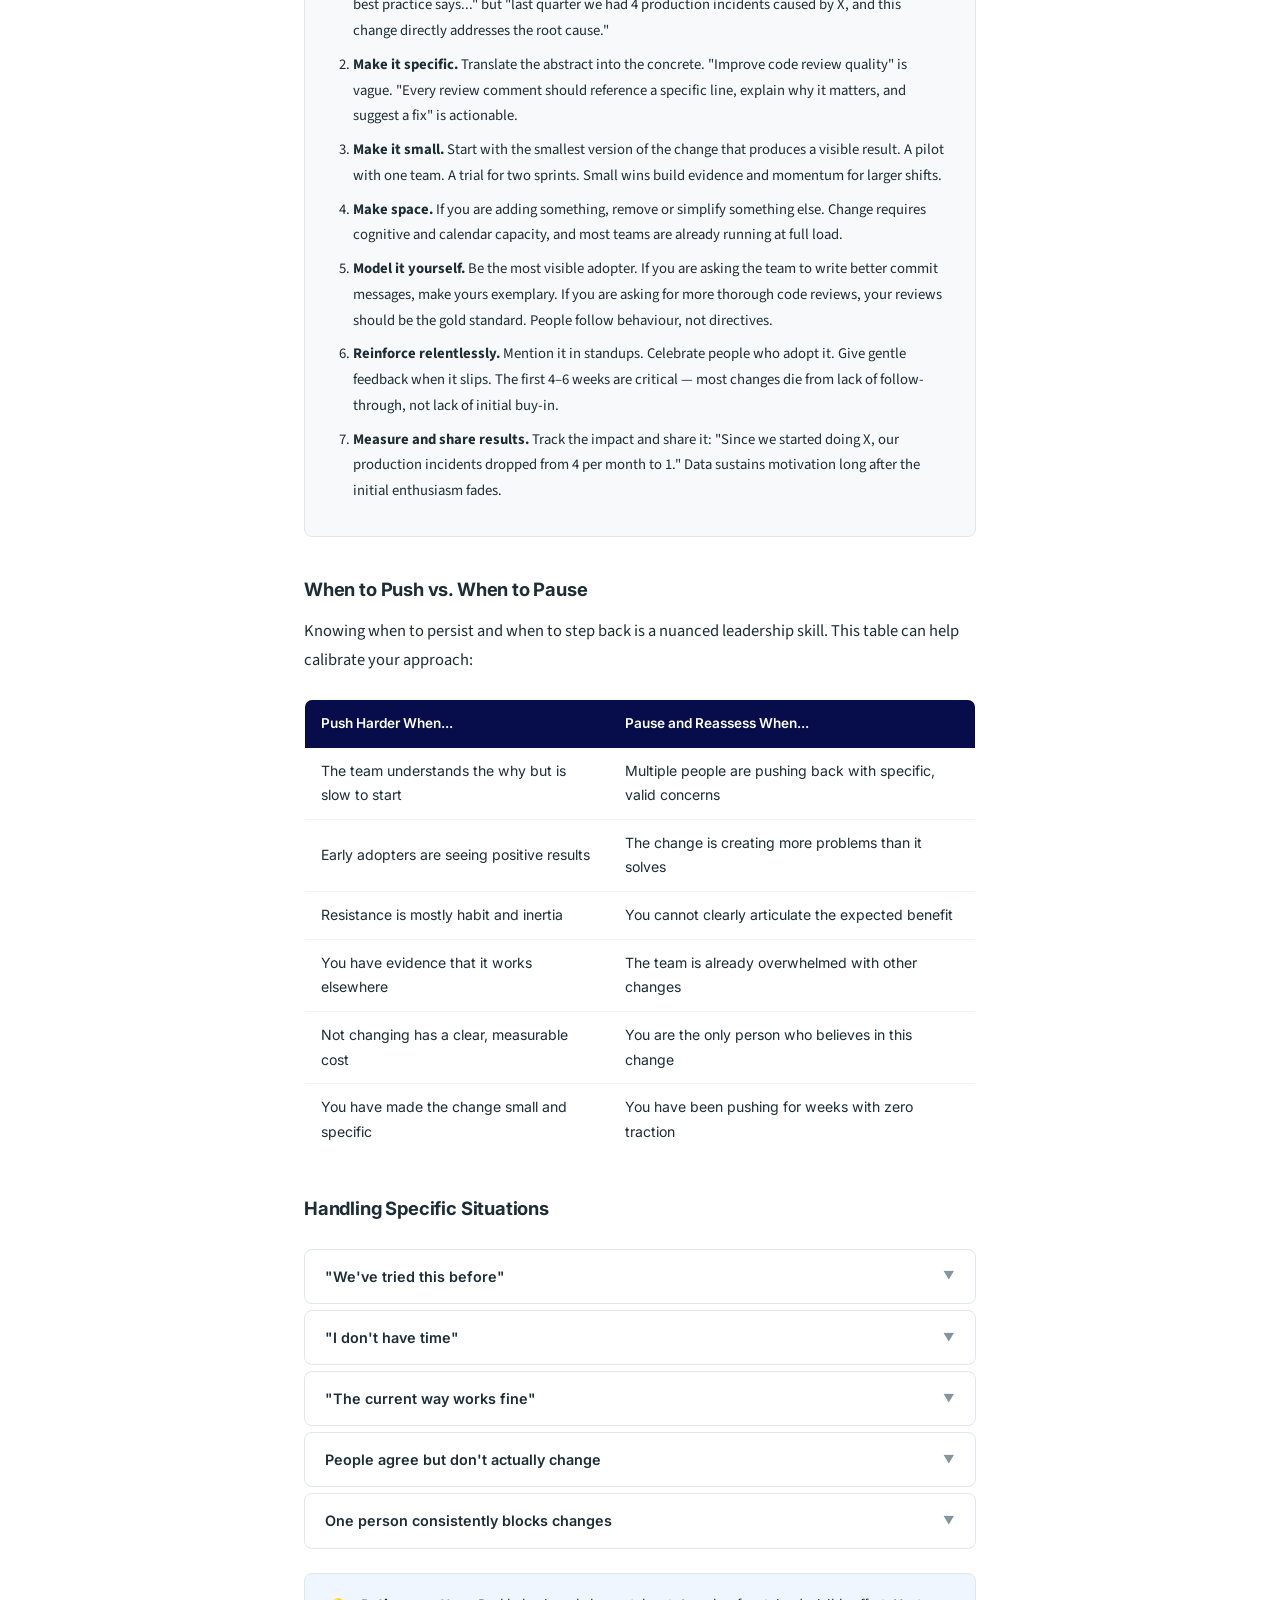
==== commit c81142ab: "Add Consulting Mindset page; fix dropdown hover gap and mobile menu New consulting-mindset.html cove" ====
--- a/communication-change.html
+++ b/communication-change.html
@@ -31,6 +31,7 @@
             <a href="communication-change.html">Communication &amp; Change</a>
             <a href="technical-excellence.html">Technical Excellence</a>
             <a href="delivery-execution.html">Delivery &amp; Execution</a>
+            <a href="consulting-mindset.html">Consulting Mindset</a>
           </div>
         </div>
         <div class="nav-dropdown">
@@ -767,6 +768,7 @@
       <a href="communication-change.html">Communication &amp; Change</a>
       <a href="first-90-days.html">First 90 Days</a>
       <a href="technical-excellence.html">Technical Excellence</a>
+      <a href="consulting-mindset.html">Consulting Mindset</a>
       <a href="people-culture.html">People &amp; Culture</a>
       <a href="team-health.html">Team Health</a>
       <a href="delivery-execution.html">Delivery &amp; Execution</a>
--- a/css/styles.css
+++ b/css/styles.css
@@ -142,27 +142,39 @@
 /* ─── Nav Dropdowns ─── */
 .nav-dropdown {
   position: relative;
+  display: flex;
+  align-items: center;
 }
 .nav-dropdown-toggle {
-  text-decoration: none; color: var(--text-secondary);
+  color: var(--text-secondary);
   padding: 6px 12px; border-radius: 6px; font-size: 0.82rem;
-  transition: var(--transition); font-weight: 500; white-space: nowrap;
-  cursor: pointer; display: flex; align-items: center; gap: 4px;
-  background: none; border: none; font-family: inherit;
+  font-weight: 500; white-space: nowrap;
+  cursor: pointer; display: inline-flex; align-items: center; gap: 4px;
+  background: none; border: none; outline: none;
+  font-family: 'Inter', -apple-system, BlinkMacSystemFont, 'Segoe UI', sans-serif;
+  line-height: 1.75;
+  transition: var(--transition);
+  -webkit-appearance: none;
+  appearance: none;
 }
 .nav-dropdown-toggle::after {
-  content: '▾'; font-size: 0.7em; opacity: 0.6;
-}
-.nav-dropdown-toggle:hover { background: var(--accent-pale); color: var(--accent); text-decoration: none; }
+  content: '▾'; font-size: 0.65em; opacity: 0.5; margin-left: 1px;
+}
+.nav-dropdown-toggle:hover { background: var(--accent-pale); color: var(--accent); }
 .nav-dropdown.active > .nav-dropdown-toggle { background: var(--accent-pale); color: var(--accent); font-weight: 600; }
 .nav-dropdown-menu {
-  display: none; position: absolute; top: 100%; left: 0;
+  display: none !important;
+  position: absolute; top: 100%; left: 0;
+  margin-top: 4px;
   background: var(--bg); border: 1px solid var(--border);
   border-radius: var(--radius); box-shadow: var(--shadow-lg);
   padding: 6px 0; min-width: 220px; z-index: 1001;
-  margin-top: 4px;
-}
-.nav-dropdown:hover > .nav-dropdown-menu { display: block; }
+}
+.nav-dropdown-menu::before {
+  content: ''; position: absolute; top: -8px; left: 0; right: 0; height: 8px;
+}
+.nav-dropdown:hover > .nav-dropdown-menu,
+.nav-dropdown:focus-within > .nav-dropdown-menu { display: block !important; }
 .nav-dropdown-menu a {
   display: block; padding: 8px 16px; color: var(--text-secondary);
   font-size: 0.82rem; font-weight: 500; text-decoration: none;
@@ -181,22 +193,23 @@
 @media (max-width: 860px) {
   .nav-links { display: none; }
   .nav-links.open {
-    display: flex; flex-direction: column; gap: 4px;
+    display: flex; flex-direction: column; align-items: stretch; gap: 4px;
     position: absolute; top: 100%; left: 0; right: 0;
     background: var(--bg); padding: 12px 16px;
     border-bottom: 1px solid var(--border); box-shadow: var(--shadow);
   }
+  .nav-links.open > a { text-align: left; }
   .hamburger { display: block; }
-  .nav-dropdown { width: 100%; }
-  .nav-dropdown-toggle { width: 100%; justify-content: space-between; }
+  .nav-dropdown { width: 100%; display: block; }
+  .nav-dropdown-toggle { width: 100%; justify-content: space-between; text-align: left; }
   .nav-dropdown-menu {
-    position: static; box-shadow: none; border: none;
-    padding: 0 0 0 16px; margin-top: 0; min-width: auto;
-    display: none;
+    position: static !important; box-shadow: none !important; border: none !important;
+    padding: 0 0 0 16px !important; margin-top: 0 !important; min-width: auto !important;
+    display: none !important;
   }
-  .nav-dropdown.open > .nav-dropdown-menu { display: block; }
-  .nav-dropdown:hover > .nav-dropdown-menu { display: none; }
-  .nav-dropdown.open:hover > .nav-dropdown-menu { display: block; }
+  .nav-dropdown-menu::before { display: none; }
+  .nav-dropdown:hover > .nav-dropdown-menu { display: none !important; }
+  .nav-dropdown.open > .nav-dropdown-menu { display: block !important; }
 }
 
 /* ─── PAGE LAYOUT ─── */
